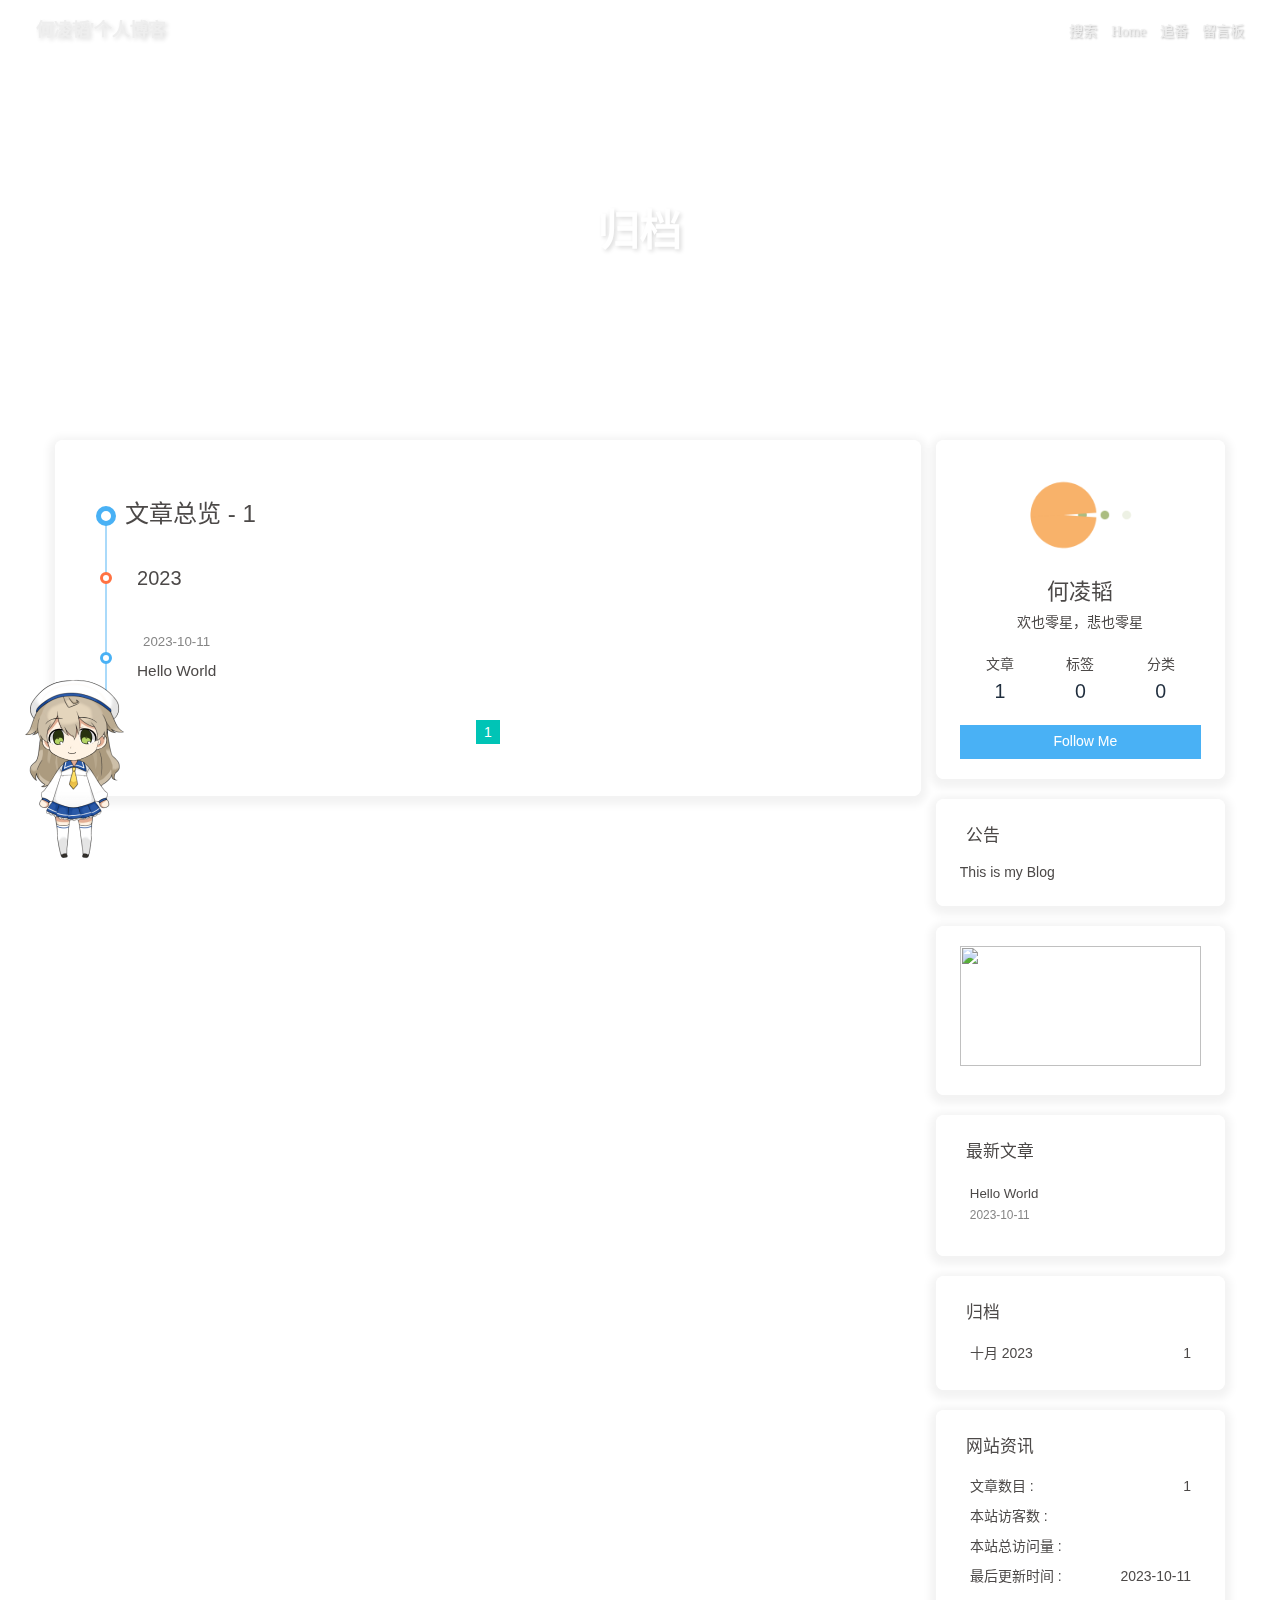
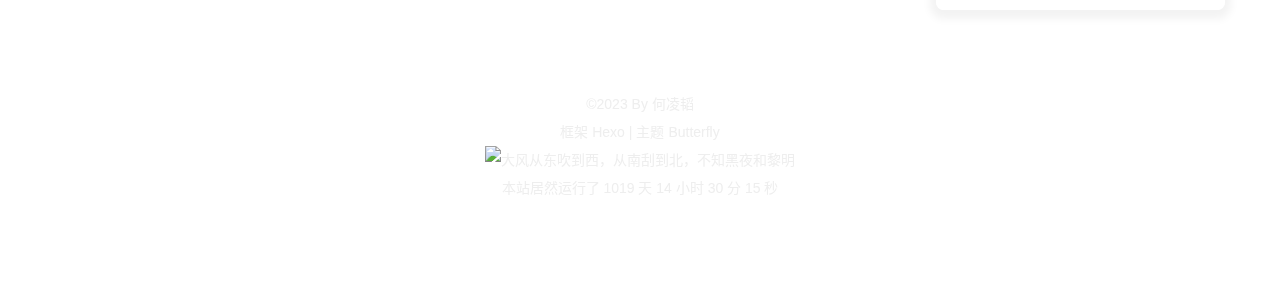
==== archives/index.html @ 15961f3f "验证文件不用渲染 Updated By Github Actions" ====
<!DOCTYPE html><html lang="zh-CN" data-theme="light"><head><meta charset="UTF-8"><meta http-equiv="X-UA-Compatible" content="IE=edge"><meta name="viewport" content="width=device-width,initial-scale=1,viewport-fit=cover"><title>归档 | 何凌韬'个人博客</title><meta name="author" content="何凌韬"><meta name="copyright" content="何凌韬"><meta name="format-detection" content="telephone=no"><meta name="theme-color" content="#ffffff"><meta name="description" content="欢也零星，悲也零星"><meta property="og:type" content="website"><meta property="og:title" content="归档"><meta property="og:url" content="http://helingtao.com/archives/index.html"><meta property="og:site_name" content="何凌韬&#39;个人博客"><meta property="og:description" content="欢也零星，悲也零星"><meta property="og:locale" content="zh_CN"><meta property="og:image" content="https://i.loli.net/2021/02/24/5O1day2nriDzjSu.png"><meta property="article:author" content="何凌韬"><meta property="article:tag" content="博客, coderhelt, 何凌韬"><meta name="twitter:card" content="summary"><meta name="twitter:image" content="https://i.loli.net/2021/02/24/5O1day2nriDzjSu.png"><link rel="shortcut icon" href="/img/siteicon/16.png"><link rel="canonical" href="http://helingtao.com/archives/index.html"><link rel="preconnect" href="//cdn.jsdelivr.net"><link rel="preconnect" href="//busuanzi.ibruce.info"><link rel="manifest" href="/manifest.json"><meta name="msapplication-TileColor" content="#3b70fc"><link rel="apple-touch-icon" sizes="180x180" href="/img/siteicon/128.png"><link rel="icon" type="image/png" sizes="32x32" href="/img/siteicon/32.png"><link rel="icon" type="image/png" sizes="16x16" href="/img/siteicon/16.png"><link rel="mask-icon" href="/img/siteicon/128.png" color="#5bbad5"><link rel="stylesheet" href="/css/index.css"><link rel="stylesheet" href="https://cdn.jsdelivr.net/npm/@fortawesome/fontawesome-free/css/all.min.css" media="print" onload='this.media="all"'><link rel="stylesheet" href="https://cdn.jsdelivr.net/npm/@fancyapps/ui/dist/fancybox/fancybox.min.css" media="print" onload='this.media="all"'><script>const GLOBAL_CONFIG = {
  root: '/',
  algolia: undefined,
  localSearch: {"path":"/search.xml","preload":false,"top_n_per_article":1,"unescape":false,"languages":{"hits_empty":"找不到您查询的内容：${query}","hits_stats":"共找到 ${hits} 篇文章"}},
  translate: undefined,
  noticeOutdate: undefined,
  highlight: {"plugin":"highlighjs","highlightCopy":true,"highlightLang":true,"highlightHeightLimit":false},
  copy: {
    success: '复制成功',
    error: '复制错误',
    noSupport: '浏览器不支持'
  },
  relativeDate: {
    homepage: false,
    post: false
  },
  runtime: '',
  dateSuffix: {
    just: '刚刚',
    min: '分钟前',
    hour: '小时前',
    day: '天前',
    month: '个月前'
  },
  copyright: undefined,
  lightbox: 'fancybox',
  Snackbar: undefined,
  infinitegrid: {
    js: 'https://cdn.jsdelivr.net/npm/@egjs/infinitegrid/dist/infinitegrid.min.js',
    buttonText: '加载更多'
  },
  isPhotoFigcaption: false,
  islazyload: false,
  isAnchor: false,
  percent: {
    toc: true,
    rightside: false,
  },
  autoDarkmode: false
}</script><script id="config-diff">var GLOBAL_CONFIG_SITE={title:"归档",isPost:!1,isHome:!1,isHighlightShrink:!1,isToc:!1,postUpdate:"2023-10-11 12:53:27"}</script><script>(win=>{
      win.saveToLocal = {
        set: (key, value, ttl) => {
          if (ttl === 0) return
          const now = Date.now()
          const expiry = now + ttl * 86400000
          const item = {
            value,
            expiry
          }
          localStorage.setItem(key, JSON.stringify(item))
        },
      
        get: key => {
          const itemStr = localStorage.getItem(key)
      
          if (!itemStr) {
            return undefined
          }
          const item = JSON.parse(itemStr)
          const now = Date.now()
      
          if (now > item.expiry) {
            localStorage.removeItem(key)
            return undefined
          }
          return item.value
        }
      }
    
      win.getScript = (url, attr = {}) => new Promise((resolve, reject) => {
        const script = document.createElement('script')
        script.src = url
        script.async = true
        script.onerror = reject
        script.onload = script.onreadystatechange = function() {
          const loadState = this.readyState
          if (loadState && loadState !== 'loaded' && loadState !== 'complete') return
          script.onload = script.onreadystatechange = null
          resolve()
        }

        Object.keys(attr).forEach(key => {
          script.setAttribute(key, attr[key])
        })

        document.head.appendChild(script)
      })
    
      win.getCSS = (url, id = false) => new Promise((resolve, reject) => {
        const link = document.createElement('link')
        link.rel = 'stylesheet'
        link.href = url
        if (id) link.id = id
        link.onerror = reject
        link.onload = link.onreadystatechange = function() {
          const loadState = this.readyState
          if (loadState && loadState !== 'loaded' && loadState !== 'complete') return
          link.onload = link.onreadystatechange = null
          resolve()
        }
        document.head.appendChild(link)
      })
    
      win.activateDarkMode = () => {
        document.documentElement.setAttribute('data-theme', 'dark')
        if (document.querySelector('meta[name="theme-color"]') !== null) {
          document.querySelector('meta[name="theme-color"]').setAttribute('content', '#0d0d0d')
        }
      }
      win.activateLightMode = () => {
        document.documentElement.setAttribute('data-theme', 'light')
        if (document.querySelector('meta[name="theme-color"]') !== null) {
          document.querySelector('meta[name="theme-color"]').setAttribute('content', '#ffffff')
        }
      }
      const t = saveToLocal.get('theme')
    
        if (t === 'dark') activateDarkMode()
        else if (t === 'light') activateLightMode()
      
      const asideStatus = saveToLocal.get('aside-status')
      if (asideStatus !== undefined) {
        if (asideStatus === 'hide') {
          document.documentElement.classList.add('hide-aside')
        } else {
          document.documentElement.classList.remove('hide-aside')
        }
      }
    
      const detectApple = () => {
        if(/iPad|iPhone|iPod|Macintosh/.test(navigator.userAgent)){
          document.documentElement.classList.add('apple')
        }
      }
      detectApple()
    })(window)</script><link rel="stylesheet" href="/css/custom.css" media="defer" onload='this.media="all"'><link rel="stylesheet" href="https://cdn.cbd.int/hexo-butterfly-clock-anzhiyu@1.1.6/lib/clock.min.css"><link rel="stylesheet" href="https://npm.elemecdn.com/anzhiyu-blog@2.0.4/css/runtime/runtime.min.css" media="print" onload='this.media="all"'><link rel="stylesheet" href="https://cdn.cbd.int/hexo-butterfly-tag-plugins-plus@latest/lib/assets/font-awesome-animation.min.css" media="defer" onload='this.media="all"'><link rel="stylesheet" href="https://cdn.cbd.int/hexo-butterfly-tag-plugins-plus@latest/lib/tag_plugins.css" media="defer" onload='this.media="all"'><script src="https://cdn.cbd.int/hexo-butterfly-tag-plugins-plus@latest/lib/assets/carousel-touch.js"></script><link rel="stylesheet" href="https://cdn.cbd.int/hexo-butterfly-wowjs/lib/animate.min.css" media="print" onload='this.media="screen"'><link rel="stylesheet" href="https://cdn.cbd.int/hexo-filter-gitcalendar/lib/gitcalendar.css" media="print" onload='this.media="all"'><meta name="generator" content="Hexo 6.3.0"><link rel="alternate" href="/atom.xml" title="何凌韬'个人博客" type="application/atom+xml"></head><body><div id="web_bg"></div><div id="sidebar"><div id="menu-mask"></div><div id="sidebar-menus"><div class="avatar-img is-center"><img src="https://i.loli.net/2021/02/24/5O1day2nriDzjSu.png" onerror='onerror=null,src="/img/friend_404.gif"' alt="avatar"></div><div class="sidebar-site-data site-data is-center"><a href="/archives/"><div class="headline">文章</div><div class="length-num">1</div></a><a href="/tags/"><div class="headline">标签</div><div class="length-num">0</div></a><a href="/categories/"><div class="headline">分类</div><div class="length-num">0</div></a></div><hr class="custom-hr"><div class="menus_items"><div class="menus_item"><a class="site-page" href="/"><i class="fa-fw fas fa-home"></i> <span>Home</span></a></div><div class="menus_item"><a class="site-page" href="/bangumis/index.html"><i class="fa-fw fas fa-home"></i> <span>追番</span></a></div><div class="menus_item"><a class="site-page" href="/comments/"><i class="fa-fw fas fa-envelope"></i> <span>留言板</span></a></div></div></div></div><div class="page" id="body-wrap"><header class="not-home-page" id="page-header"><nav id="nav"><span id="blog-info"><a href="/" title="何凌韬'个人博客"><span class="site-name">何凌韬'个人博客</span></a></span><div id="menus"><div id="search-button"><a class="site-page social-icon search" href="javascript:void(0);"><i class="fas fa-search fa-fw"></i> <span>搜索</span></a></div><div class="menus_items"><div class="menus_item"><a class="site-page" href="/"><i class="fa-fw fas fa-home"></i> <span>Home</span></a></div><div class="menus_item"><a class="site-page" href="/bangumis/index.html"><i class="fa-fw fas fa-home"></i> <span>追番</span></a></div><div class="menus_item"><a class="site-page" href="/comments/"><i class="fa-fw fas fa-envelope"></i> <span>留言板</span></a></div></div><div id="toggle-menu"><a class="site-page" href="javascript:void(0);"><i class="fas fa-bars fa-fw"></i></a></div></div></nav><div id="page-site-info"><h1 id="site-title">归档</h1></div></header><main class="layout" id="content-inner"><div id="archive"><div class="article-sort-title">文章总览 - 1</div><div class="article-sort"><div class="article-sort-item year">2023</div><div class="article-sort-item no-article-cover"><div class="article-sort-item-info"><div class="article-sort-item-time"><i class="far fa-calendar-alt"></i><time class="post-meta-date-created" datetime="2023-10-11T12:53:10.539Z" title="发表于 2023-10-11 12:53:10">2023-10-11</time></div><a class="article-sort-item-title" href="/posts/4a17b156.html" title="Hello World">Hello World</a></div></div></div><nav id="pagination"><div class="pagination"><span class="page-number current">1</span></div></nav></div><div class="aside-content" id="aside-content"><div class="card-widget card-info"><div class="is-center"><div class="avatar-img"><img src="https://i.loli.net/2021/02/24/5O1day2nriDzjSu.png" onerror='this.onerror=null,this.src="/img/friend_404.gif"' alt="avatar"></div><div class="author-info__name">何凌韬</div><div class="author-info__description">欢也零星，悲也零星</div></div><div class="card-info-data site-data is-center"><a href="/archives/"><div class="headline">文章</div><div class="length-num">1</div></a><a href="/tags/"><div class="headline">标签</div><div class="length-num">0</div></a><a href="/categories/"><div class="headline">分类</div><div class="length-num">0</div></a></div><a id="card-info-btn" target="_blank" rel="noopener" href="https://github.com/fengqianxu"><i class="fab fa-github"></i><span>Follow Me</span></a></div><div class="card-widget card-announcement"><div class="item-headline"><i class="fas fa-bullhorn fa-shake"></i><span>公告</span></div><div class="announcement_content">This is my Blog</div></div><div class="sticky_layout"><div class="card-widget card-recent-post"><div class="item-headline"><i class="fas fa-history"></i><span>最新文章</span></div><div class="aside-list"><div class="aside-list-item no-cover"><div class="content"><a class="title" href="/posts/4a17b156.html" title="Hello World">Hello World</a><time datetime="2023-10-11T12:53:10.539Z" title="发表于 2023-10-11 12:53:10">2023-10-11</time></div></div></div></div><div class="card-widget card-archives"><div class="item-headline"><i class="fas fa-archive"></i><span>归档</span></div><ul class="card-archive-list"><li class="card-archive-list-item"><a class="card-archive-list-link" href="/archives/2023/10/"><span class="card-archive-list-date">十月 2023</span><span class="card-archive-list-count">1</span></a></li></ul></div><div class="card-widget card-webinfo"><div class="item-headline"><i class="fas fa-chart-line"></i><span>网站资讯</span></div><div class="webinfo"><div class="webinfo-item"><div class="item-name">文章数目 :</div><div class="item-count">1</div></div><div class="webinfo-item"><div class="item-name">本站访客数 :</div><div class="item-count" id="busuanzi_value_site_uv"><i class="fa-solid fa-spinner fa-spin"></i></div></div><div class="webinfo-item"><div class="item-name">本站总访问量 :</div><div class="item-count" id="busuanzi_value_site_pv"><i class="fa-solid fa-spinner fa-spin"></i></div></div><div class="webinfo-item"><div class="item-name">最后更新时间 :</div><div class="item-count" id="last-push-date" data-lastpushdate="2023-10-11T12:53:27.784Z"><i class="fa-solid fa-spinner fa-spin"></i></div></div></div></div></div></div></main><footer id="footer"><div id="footer-wrap"><div class="copyright">&copy;2023 By 何凌韬</div><div class="framework-info"><span>框架</span> <a target="_blank" rel="noopener" href="https://hexo.io">Hexo</a><span class="footer-separator">|</span><span>主题</span> <a target="_blank" rel="noopener" href="https://github.com/jerryc127/hexo-theme-butterfly">Butterfly</a></div></div></footer></div><div id="rightside"><div id="rightside-config-hide"><button id="darkmode" type="button" title="浅色和深色模式转换"><i class="fas fa-adjust"></i></button><button id="hide-aside-btn" type="button" title="单栏和双栏切换"><i class="fas fa-arrows-alt-h"></i></button></div><div id="rightside-config-show"><button id="rightside-config" type="button" title="设置"><i class="fas fa-cog fa-spin"></i></button><button id="go-up" type="button" title="回到顶部"><span class="scroll-percent"></span><i class="fas fa-arrow-up"></i></button></div></div><div><script src="/js/utils.js"></script><script src="/js/main.js"></script><script src="https://cdn.jsdelivr.net/npm/@fancyapps/ui/dist/fancybox/fancybox.umd.min.js"></script><div class="js-pjax"></div><div class="aplayer no-destroy" data-id="8152976493" data-server="netease" data-type="playlist" data-order="list" data-fixed="true" data-preload="auto" data-autoplay="false" data-mutex="true"></div><link rel="stylesheet" href="https://cdn.jsdelivr.net/npm/aplayer/dist/APlayer.min.css" media="print" onload='this.media="all"'><script src="https://cdn.jsdelivr.net/npm/aplayer/dist/APlayer.min.js"></script><script src="https://cdn.jsdelivr.net/npm/butterfly-extsrc/metingjs/dist/Meting.min.js"></script><div class="app-refresh" id="app-refresh" style="position:fixed;top:-2.2rem;left:0;right:0;z-index:99999;padding:0 1rem;font-size:15px;height:2.2rem;transition:all .3s ease"><div class="app-refresh-wrap" style="display:flex;color:#fff;height:100%;align-items:center;justify-content:center"><label>✨ 有新文章啦！ 👉</label><a href="javascript:void(0)" onclick="location.reload()"><span style="color:#fff;text-decoration:underline;cursor:pointer">🍗点击食用🍔</span></a></div></div><script>if ('serviceWorker' in navigator) {
if (navigator.serviceWorker.controller) {
navigator.serviceWorker.addEventListener('controllerchange', function() {
showNotification()
})
}
window.addEventListener('load', function() {
navigator.serviceWorker.register('/sw.js')
})
}
function showNotification() {
if (GLOBAL_CONFIG.Snackbar) {
var snackbarBg =
document.documentElement.getAttribute('data-theme') === 'light' ?
GLOBAL_CONFIG.Snackbar.bgLight :
GLOBAL_CONFIG.Snackbar.bgDark
var snackbarPos = GLOBAL_CONFIG.Snackbar.position
Snackbar.show({
text: '✨ 有新文章啦！ 👉',
backgroundColor: snackbarBg,
duration: 500000,
pos: snackbarPos,
actionText: '🍗点击食用🍔',
actionTextColor: '#fff',
onActionClick: function(e) {
location.reload()
},
})
} else {
var showBg =
document.documentElement.getAttribute('data-theme') === 'light' ?
'#3b70fc' :
'#1f1f1f'
var cssText = `top: 0; background: ${showBg};`
document.getElementById('app-refresh').style.cssText = cssText
}
}</script><script async data-pjax src="//busuanzi.ibruce.info/busuanzi/2.3/busuanzi.pure.mini.js"></script><div id="local-search"><div class="search-dialog"><nav class="search-nav"><span class="search-dialog-title">搜索</span><span id="loading-status"></span><button class="search-close-button"><i class="fas fa-times"></i></button></nav><div class="is-center" id="loading-database"><i class="fas fa-spinner fa-pulse"></i> <span>数据库加载中</span></div><div class="search-wrap"><div id="local-search-input"><div class="local-search-box"><input class="local-search-box--input" placeholder="搜索文章" type="text"></div></div><hr><div id="local-search-results"></div><div id="local-search-stats-wrap"></div></div></div><div id="search-mask"></div><script src="/js/search/local-search.js"></script></div></div><script data-pjax>function butterfly_clock_anzhiyu_injector_config(){var c=document.getElementsByClassName("sticky_layout")[0];console.log("已挂载butterfly_clock_anzhiyu"),c&&c.insertAdjacentHTML("afterbegin",'<div class="card-widget card-clock"><div class="card-glass"><div class="card-background"><div class="card-content"><div id="hexo_electric_clock"><img class="entered loading" id="card-clock-loading" src="https://cdn.cbd.int/hexo-butterfly-clock-anzhiyu@1.1.6/lib/loading.gif" style="height: 120px; width: 100%;" data-ll-status="loading"/></div></div></div></div></div>')}for(var elist="null".split(","),cpage=location.pathname,epage="all",qweather_key="c6d2ed748c2749f3b35db8a35e4b4cca",gaud_map_key="c105dc7ad39b12b153ebeca7a7c7d8f2",baidu_ak_key="undefined",flag=0,clock_rectangle="108.77,29.53",clock_default_rectangle_enable="false",i=0;i<elist.length;i++)cpage.includes(elist[i])&&flag++;"all"===epage&&0==flag?butterfly_clock_anzhiyu_injector_config():epage===cpage&&butterfly_clock_anzhiyu_injector_config()</script><script src="https://widget.qweather.net/simple/static/js/he-simple-common.js?v=2.0"></script><script data-pjax src="https://cdn.cbd.int/hexo-butterfly-clock-anzhiyu@1.1.6/lib/clock.min.js"></script><script data-pjax>function butterfly_footer_beautify_injector_config(){var t=document.getElementById("footer-wrap");console.log("已挂载butterfly_footer_beautify"),t.insertAdjacentHTML("beforeend",'<div id="workboard"></div><p id="ghbdages"><a class="github-badge" target="_blank" href="https://hexo.io/" style="margin-inline:5px" data-title="博客框架为Hexo_v5.4.0" title=""><img src="https://img.shields.io/badge/Frame-Hexo-blue?style=flat&amp;logo=hexo" alt=""/></a><a class="github-badge" target="_blank" href="https://butterfly.js.org/" style="margin-inline:5px" data-title="主题版本Butterfly_v4.2.2" title=""><img src="https://img.shields.io/badge/Theme-Butterfly-6513df?style=flat&amp;logo=bitdefender" alt=""/></a><a class="github-badge" target="_blank" href="https://www.jsdelivr.com/" style="margin-inline:5px" data-title="本站使用JsDelivr为静态资源提供CDN加速" title=""><img src="https://img.shields.io/badge/CDN-jsDelivr-orange?style=flat&amp;logo=jsDelivr" alt=""/></a><a class="github-badge" target="_blank" href="https://github.com/" style="margin-inline:5px" data-title="本站项目由Github托管" title=""><img src="https://img.shields.io/badge/Source-Github-d021d6?style=flat&amp;logo=GitHub" alt=""/></a><a class="github-badge" target="_blank" href="http://creativecommons.org/licenses/by-nc-sa/4.0/" style="margin-inline:5px" data-title="本站采用知识共享署名-非商业性使用-相同方式共享4.0国际许可协议进行许可" title=""><img src="https://img.shields.io/badge/Copyright-BY--NC--SA%204.0-d42328?style=flat&amp;logo=Claris" alt=""/></a></p>')}for(var elist="null".split(","),cpage=location.pathname,epage="all",flag=0,i=0;i<elist.length;i++)cpage.includes(elist[i])&&flag++;"all"===epage&&0==flag?butterfly_footer_beautify_injector_config():epage===cpage&&butterfly_footer_beautify_injector_config()</script><script async src="/js/runtime/runtime.min.js"></script><script async src="/js/ali_font.js"></script><div class="js-pjax"><script async>for(var arr=document.getElementsByClassName("recent-post-item"),i=0;i<arr.length;i++)arr[i].classList.add("wow"),arr[i].classList.add("animate__zoomIn"),arr[i].setAttribute("data-wow-duration","1.5s"),arr[i].setAttribute("data-wow-delay","200ms"),arr[i].setAttribute("data-wow-offset","30"),arr[i].setAttribute("data-wow-iteration","1")</script><script async>for(var arr=document.getElementsByClassName("card-widget"),i=0;i<arr.length;i++)arr[i].classList.add("wow"),arr[i].classList.add("animate__zoomIn"),arr[i].setAttribute("data-wow-duration",""),arr[i].setAttribute("data-wow-delay","200ms"),arr[i].setAttribute("data-wow-offset",""),arr[i].setAttribute("data-wow-iteration","")</script><script async>for(var arr=document.getElementsByClassName("flink-list-card"),i=0;i<arr.length;i++)arr[i].classList.add("wow"),arr[i].classList.add("animate__flipInY"),arr[i].setAttribute("data-wow-duration","3s"),arr[i].setAttribute("data-wow-delay",""),arr[i].setAttribute("data-wow-offset",""),arr[i].setAttribute("data-wow-iteration","")</script><script async>for(var arr=document.getElementsByClassName("flink-list-card"),i=0;i<arr.length;i++)arr[i].classList.add("wow"),arr[i].classList.add("animate__animated"),arr[i].setAttribute("data-wow-duration","3s"),arr[i].setAttribute("data-wow-delay",""),arr[i].setAttribute("data-wow-offset",""),arr[i].setAttribute("data-wow-iteration","")</script><script async>for(var arr=document.getElementsByClassName("article-sort-item"),i=0;i<arr.length;i++)arr[i].classList.add("wow"),arr[i].classList.add("animate__slideInRight"),arr[i].setAttribute("data-wow-duration","1.5s"),arr[i].setAttribute("data-wow-delay",""),arr[i].setAttribute("data-wow-offset",""),arr[i].setAttribute("data-wow-iteration","")</script><script async>for(var arr=document.getElementsByClassName("site-card"),i=0;i<arr.length;i++)arr[i].classList.add("wow"),arr[i].classList.add("animate__flipInY"),arr[i].setAttribute("data-wow-duration","3s"),arr[i].setAttribute("data-wow-delay",""),arr[i].setAttribute("data-wow-offset",""),arr[i].setAttribute("data-wow-iteration","")</script><script async>for(var arr=document.getElementsByClassName("site-card"),i=0;i<arr.length;i++)arr[i].classList.add("wow"),arr[i].classList.add("animate__animated"),arr[i].setAttribute("data-wow-duration","3s"),arr[i].setAttribute("data-wow-delay",""),arr[i].setAttribute("data-wow-offset",""),arr[i].setAttribute("data-wow-iteration","")</script></div><script defer src="https://cdn.cbd.int/hexo-butterfly-wowjs/lib/wow.min.js"></script><script defer src="https://cdn.cbd.int/hexo-butterfly-wowjs/lib/wow_init.js"></script><script data-pjax src="https://cdn.cbd.int/hexo-filter-gitcalendar/lib/gitcalendar.js"></script><script data-pjax>function gitcalendar_injector_config(){document.getElementById("recent-posts").insertAdjacentHTML("afterbegin",'<div class="recent-post-item" id="gitcalendarBar" style="width:100%;height:auto;padding:10px;"><style>#git_container{min-height: 280px}@media screen and (max-width:650px) {#git_container{min-height: 0px}}</style><div id="git_loading" style="width:10%;height:100%;margin:0 auto;display: block;"><svg xmlns="http://www.w3.org/2000/svg" xmlns:xlink="http://www.w3.org/1999/xlink" viewBox="0 0 50 50" style="enable-background:new 0 0 50 50" xml:space="preserve"><path fill="#d0d0d0" d="M25.251,6.461c-10.318,0-18.683,8.365-18.683,18.683h4.068c0-8.071,6.543-14.615,14.615-14.615V6.461z" transform="rotate(275.098 25 25)"><animatetransform attributeType="xml" attributeName="transform" type="rotate" from="0 25 25" to="360 25 25" dur="0.6s" repeatCount="indefinite"></animatetransform></path></svg><style>#git_container{display: none;}</style></div><div id="git_container"></div></div>'),console.log("已挂载gitcalendar")}document.getElementById("recent-posts")&&"/"===location.pathname&&(gitcalendar_injector_config(),GitCalendarInit("https://gitcalendar.zfe.space/api?fengqianxu",["#e4dfd7","#f9f4dc","#f7e8aa","#f7e8aa","#f8df72","#fcd217","#fcc515","#f28e16","#fb8b05","#d85916","#f43e06"],"fengqianxu"))</script><script src="/live2dw/lib/L2Dwidget.min.js?094cbace49a39548bed64abff5988b05"></script><script>L2Dwidget.init({tagMode:!1,debug:!1,model:{jsonPath:"/live2dw/assets/koharu.model.json"},display:{position:"left",width:150,height:300},mobile:{show:!1},log:!1,pluginJsPath:"lib/",pluginModelPath:"assets/",pluginRootPath:"live2dw/"})</script></body></html>
---- css/custom.css ----
@font-face{font-family:ZhuZiAYuanJWD;src:url(https://npm.elemecdn.com/anzhiyu-blog@1.1.6/fonts/ZhuZiAWan.woff2);font-display:swap;font-weight:lighter}div#menus{font-family:ZhuZiAYuanJWD}h1#site-title{font-family:ZhuZiAYuanJWD;font-size:3em!important}a.article-title,a.blog-slider__title,a.categoryBar-list-link,h1.post-title{font-family:ZhuZiAYuanJWD}.iconfont{font-family:iconfont!important;font-size:3em;font-style:normal;-webkit-font-smoothing:antialiased;-moz-osx-font-smoothing:grayscale}svg.icon{width:1em;height:1em;vertical-align:-.15em;fill:currentColor;overflow:hidden}.icon-zhongbiao::before{color:#f7c768}#article-container .bangumi-tab.bangumi-active{background:var(--anzhiyu-theme);color:var(--anzhiyu-ahoverbg);border-radius:10px}a.bangumi-tab:hover{text-decoration:none!important}.bangumi-button:hover{background:var(--anzhiyu-theme)!important;border-radius:10px!important;color:var(--anzhiyu-ahoverbg)!important}a.bangumi-button.bangumi-nextpage:hover{text-decoration:none!important}.bangumi-button{padding:5px 10px!important}a.bangumi-tab{padding:5px 10px!important}svg.icon.faa-tada{font-size:1.1em}.bangumi-info-item{border-right:1px solid #f2b94b}.bangumi-info-item span{color:#f2b94b}.bangumi-info-item em{color:#f2b94b}#uploadSource>svg{width:1.19em;height:1.5em}#page-header:not(.not-top-img):before{background-color:transparent!important}#recent-posts>.recent-post-item{background:rgba(255,255,255,.9)}#aside-content .card-widget{background:rgba(255,255,255,.9)}div#post{background:rgba(255,255,255,.9)}div#page{background:rgba(255,255,255,.9)}div#archive{background:rgba(255,255,255,.9)}div#tag{background:rgba(255,255,255,.9)}div#category{background:rgba(255,255,255,.9)}[data-theme=dark] #recent-posts>.recent-post-item{background:#121212}[data-theme=dark] .card-widget{background:#121212!important}[data-theme=dark] div#post{background:#121212!important}[data-theme=dark] div#tag{background:#121212!important}[data-theme=dark] div#archive{background:#121212!important}[data-theme=dark] div#page{background:#121212!important}[data-theme=dark] div#category{background:#121212!important}[data-theme=dark] div#category{background:0 0!important}#footer{background:0 0!important}#page-header{background:0 0!important}#rightside>div>button{border-radius:5px}::-webkit-scrollbar{width:10px;height:10px}::-webkit-scrollbar-thumb{background-color:#3b70fc;border-radius:2em}::-webkit-scrollbar-corner{background-color:transparent}::-moz-selection{color:#fff;background-color:#3b70fc}.aplayer.aplayer-fixed.aplayer-narrow .aplayer-body{left:-66px!important;transition:all .3s}.aplayer.aplayer-fixed.aplayer-narrow .aplayer-body:hover{left:0!important;transition:all .3s}.aplayer.aplayer-fixed{z-index:999999!important}.vwrap{box-shadow:2px 2px 5px #bbb;background:rgba(255,255,255,.3);border-radius:8px;padding:30px;margin:30px 0 30px 0}.vcard{box-shadow:2px 2px 5px #bbb;background:rgba(255,255,255,.3);border-radius:8px;padding:30px;margin:30px 0 0 0}#article-container a:hover{text-decoration:none!important}#article-container #hpp_talk p img{display:inline}#error-wrap{position:absolute;top:40%;right:0;left:0;margin:0 auto;padding:0 1rem;max-width:1000px;transform:translate(0,-50%)}#error-wrap .error-content{display:flex;flex-direction:row;justify-content:center;align-items:center;margin:0 1rem;height:18rem;border-radius:8px;background:var(--card-bg);box-shadow:var(--card-box-shadow);transition:all .3s}#error-wrap .error-content .error-img{box-flex:1;flex:1;height:100%;border-top-left-radius:8px;border-bottom-left-radius:8px;background-color:#3b70fc;background-position:center;background-size:cover}#error-wrap .error-content .error-info{box-flex:1;flex:1;padding:.5rem;text-align:center;font-size:14px;font-family:Titillium Web,"PingFang SC","Hiragino Sans GB","Microsoft JhengHei","Microsoft YaHei",sans-serif}#error-wrap .error-content .error-info .error_title{margin-top:-4rem;font-size:9em}#error-wrap .error-content .error-info .error_subtitle{margin-top:-3.5rem;word-break:break-word;font-size:1.6em}#error-wrap .error-content .error-info a{display:inline-block;margin-top:.5rem;padding:.3rem 1.5rem;background:var(--btn-bg);color:var(--btn-color)}#body-wrap.error .aside-list{display:flex;flex-direction:row;flex-wrap:nowrap;bottom:0;position:absolute;padding:1rem;width:100%;overflow:scroll}#body-wrap.error .aside-list .aside-list-group{display:flex;flex-direction:row;flex-wrap:nowrap;max-width:1200px;margin:0 auto}#body-wrap.error .aside-list .aside-list-item{padding:.5rem}#body-wrap.error .aside-list .aside-list-item img{width:100%;object-fit:cover;border-radius:12px}#body-wrap.error .aside-list .aside-list-item .thumbnail{overflow:hidden;width:230px;height:143px;background:var(--anzhiyu-card-bg);display:flex}#body-wrap.error .aside-list .aside-list-item .content .title{-webkit-line-clamp:2;overflow:hidden;display:-webkit-box;-webkit-box-orient:vertical;line-height:1.5;justify-content:center;align-items:flex-end;align-content:center;padding-top:.5rem;color:#fff}#body-wrap.error .aside-list .aside-list-item .content time{display:none}#article-container figure.highlight{border-radius:10px}
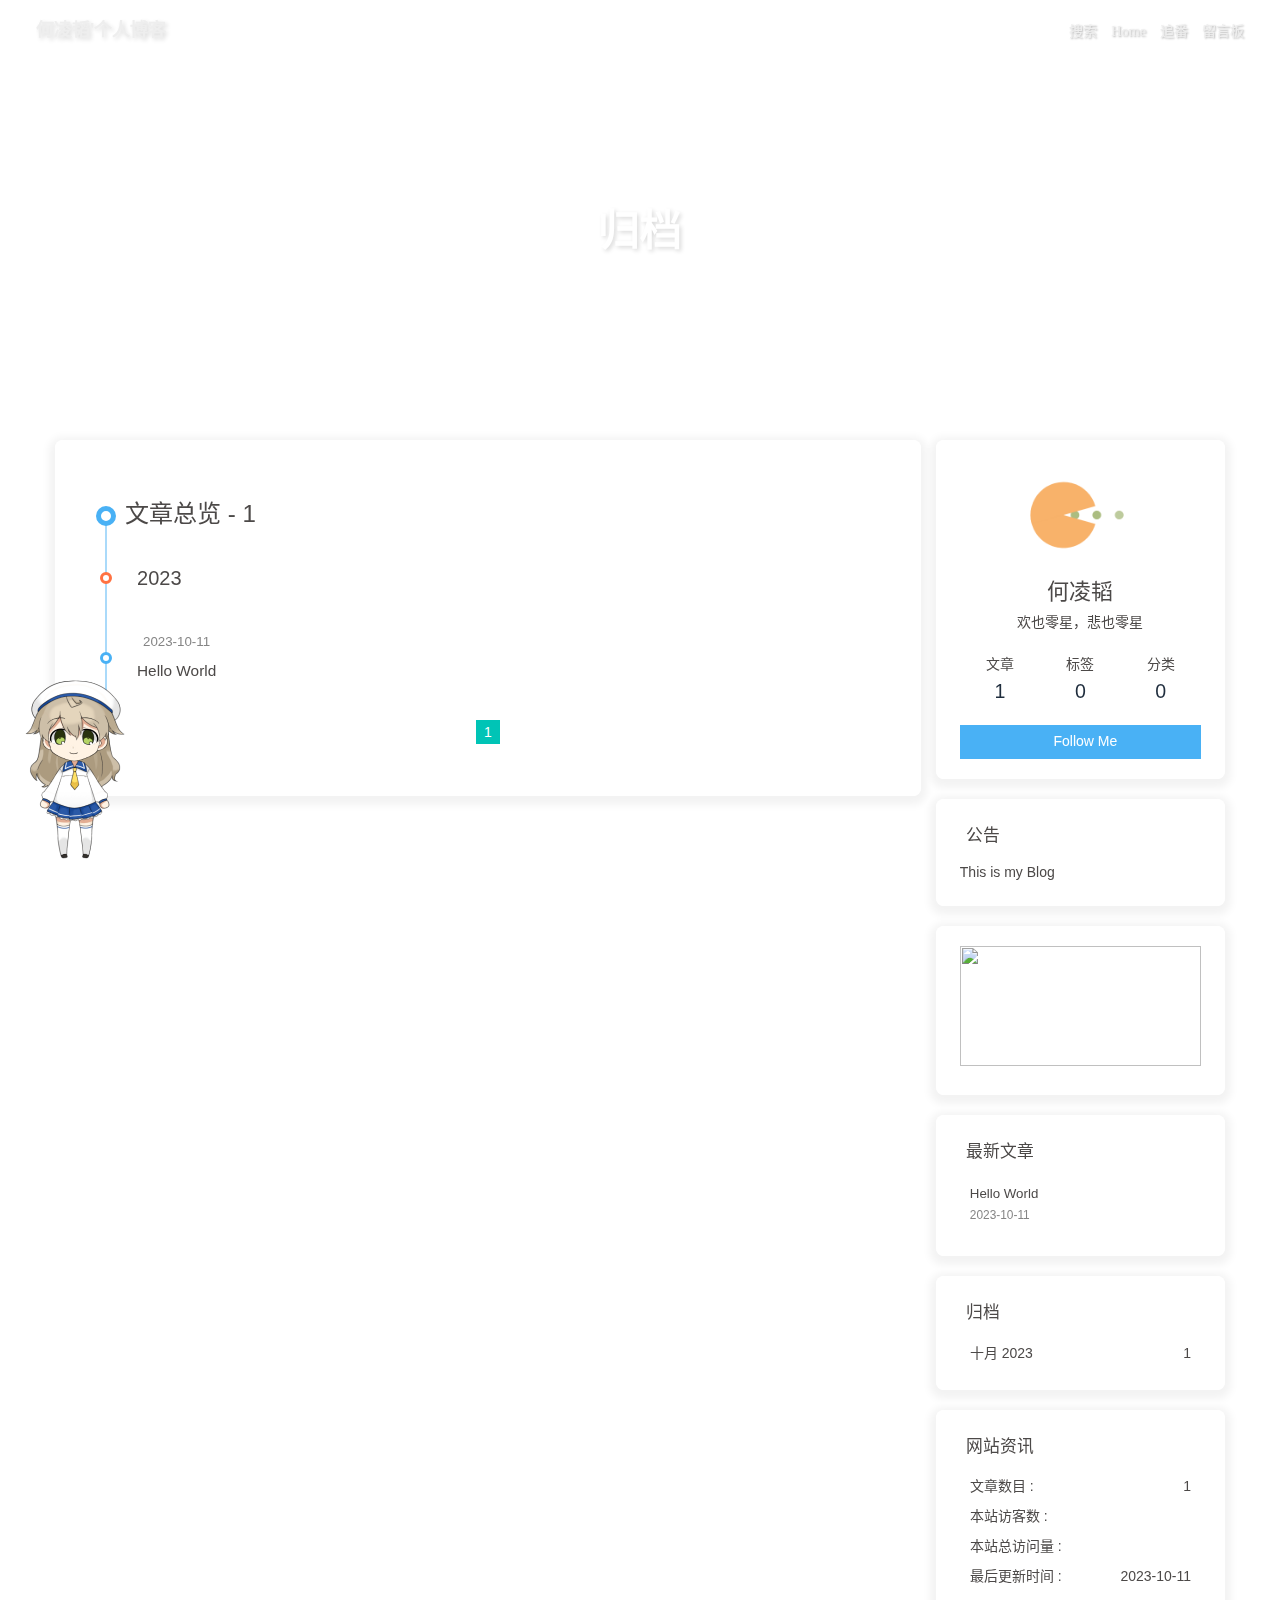
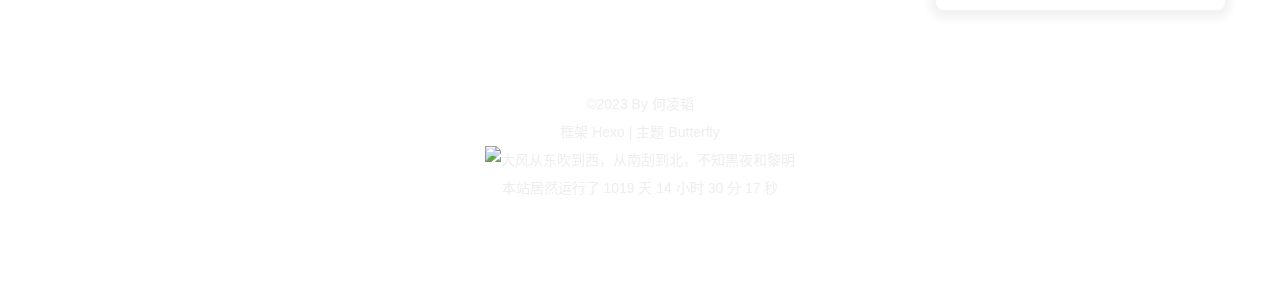
==== commit 422e2702: "更改验证文件 Updated By Github Actions" ====
--- a/archives/index.html
+++ b/archives/index.html
@@ -37,7 +37,7 @@
     rightside: false,
   },
   autoDarkmode: false
-}</script><script id="config-diff">var GLOBAL_CONFIG_SITE={title:"归档",isPost:!1,isHome:!1,isHighlightShrink:!1,isToc:!1,postUpdate:"2023-10-11 12:53:27"}</script><script>(win=>{
+}</script><script id="config-diff">var GLOBAL_CONFIG_SITE={title:"归档",isPost:!1,isHome:!1,isHighlightShrink:!1,isToc:!1,postUpdate:"2023-10-11 12:56:39"}</script><script>(win=>{
       win.saveToLocal = {
         set: (key, value, ttl) => {
           if (ttl === 0) return
@@ -133,7 +133,7 @@
         }
       }
       detectApple()
-    })(window)</script><link rel="stylesheet" href="/css/custom.css" media="defer" onload='this.media="all"'><link rel="stylesheet" href="https://cdn.cbd.int/hexo-butterfly-clock-anzhiyu@1.1.6/lib/clock.min.css"><link rel="stylesheet" href="https://npm.elemecdn.com/anzhiyu-blog@2.0.4/css/runtime/runtime.min.css" media="print" onload='this.media="all"'><link rel="stylesheet" href="https://cdn.cbd.int/hexo-butterfly-tag-plugins-plus@latest/lib/assets/font-awesome-animation.min.css" media="defer" onload='this.media="all"'><link rel="stylesheet" href="https://cdn.cbd.int/hexo-butterfly-tag-plugins-plus@latest/lib/tag_plugins.css" media="defer" onload='this.media="all"'><script src="https://cdn.cbd.int/hexo-butterfly-tag-plugins-plus@latest/lib/assets/carousel-touch.js"></script><link rel="stylesheet" href="https://cdn.cbd.int/hexo-butterfly-wowjs/lib/animate.min.css" media="print" onload='this.media="screen"'><link rel="stylesheet" href="https://cdn.cbd.int/hexo-filter-gitcalendar/lib/gitcalendar.css" media="print" onload='this.media="all"'><meta name="generator" content="Hexo 6.3.0"><link rel="alternate" href="/atom.xml" title="何凌韬'个人博客" type="application/atom+xml"></head><body><div id="web_bg"></div><div id="sidebar"><div id="menu-mask"></div><div id="sidebar-menus"><div class="avatar-img is-center"><img src="https://i.loli.net/2021/02/24/5O1day2nriDzjSu.png" onerror='onerror=null,src="/img/friend_404.gif"' alt="avatar"></div><div class="sidebar-site-data site-data is-center"><a href="/archives/"><div class="headline">文章</div><div class="length-num">1</div></a><a href="/tags/"><div class="headline">标签</div><div class="length-num">0</div></a><a href="/categories/"><div class="headline">分类</div><div class="length-num">0</div></a></div><hr class="custom-hr"><div class="menus_items"><div class="menus_item"><a class="site-page" href="/"><i class="fa-fw fas fa-home"></i> <span>Home</span></a></div><div class="menus_item"><a class="site-page" href="/bangumis/index.html"><i class="fa-fw fas fa-home"></i> <span>追番</span></a></div><div class="menus_item"><a class="site-page" href="/comments/"><i class="fa-fw fas fa-envelope"></i> <span>留言板</span></a></div></div></div></div><div class="page" id="body-wrap"><header class="not-home-page" id="page-header"><nav id="nav"><span id="blog-info"><a href="/" title="何凌韬'个人博客"><span class="site-name">何凌韬'个人博客</span></a></span><div id="menus"><div id="search-button"><a class="site-page social-icon search" href="javascript:void(0);"><i class="fas fa-search fa-fw"></i> <span>搜索</span></a></div><div class="menus_items"><div class="menus_item"><a class="site-page" href="/"><i class="fa-fw fas fa-home"></i> <span>Home</span></a></div><div class="menus_item"><a class="site-page" href="/bangumis/index.html"><i class="fa-fw fas fa-home"></i> <span>追番</span></a></div><div class="menus_item"><a class="site-page" href="/comments/"><i class="fa-fw fas fa-envelope"></i> <span>留言板</span></a></div></div><div id="toggle-menu"><a class="site-page" href="javascript:void(0);"><i class="fas fa-bars fa-fw"></i></a></div></div></nav><div id="page-site-info"><h1 id="site-title">归档</h1></div></header><main class="layout" id="content-inner"><div id="archive"><div class="article-sort-title">文章总览 - 1</div><div class="article-sort"><div class="article-sort-item year">2023</div><div class="article-sort-item no-article-cover"><div class="article-sort-item-info"><div class="article-sort-item-time"><i class="far fa-calendar-alt"></i><time class="post-meta-date-created" datetime="2023-10-11T12:53:10.539Z" title="发表于 2023-10-11 12:53:10">2023-10-11</time></div><a class="article-sort-item-title" href="/posts/4a17b156.html" title="Hello World">Hello World</a></div></div></div><nav id="pagination"><div class="pagination"><span class="page-number current">1</span></div></nav></div><div class="aside-content" id="aside-content"><div class="card-widget card-info"><div class="is-center"><div class="avatar-img"><img src="https://i.loli.net/2021/02/24/5O1day2nriDzjSu.png" onerror='this.onerror=null,this.src="/img/friend_404.gif"' alt="avatar"></div><div class="author-info__name">何凌韬</div><div class="author-info__description">欢也零星，悲也零星</div></div><div class="card-info-data site-data is-center"><a href="/archives/"><div class="headline">文章</div><div class="length-num">1</div></a><a href="/tags/"><div class="headline">标签</div><div class="length-num">0</div></a><a href="/categories/"><div class="headline">分类</div><div class="length-num">0</div></a></div><a id="card-info-btn" target="_blank" rel="noopener" href="https://github.com/fengqianxu"><i class="fab fa-github"></i><span>Follow Me</span></a></div><div class="card-widget card-announcement"><div class="item-headline"><i class="fas fa-bullhorn fa-shake"></i><span>公告</span></div><div class="announcement_content">This is my Blog</div></div><div class="sticky_layout"><div class="card-widget card-recent-post"><div class="item-headline"><i class="fas fa-history"></i><span>最新文章</span></div><div class="aside-list"><div class="aside-list-item no-cover"><div class="content"><a class="title" href="/posts/4a17b156.html" title="Hello World">Hello World</a><time datetime="2023-10-11T12:53:10.539Z" title="发表于 2023-10-11 12:53:10">2023-10-11</time></div></div></div></div><div class="card-widget card-archives"><div class="item-headline"><i class="fas fa-archive"></i><span>归档</span></div><ul class="card-archive-list"><li class="card-archive-list-item"><a class="card-archive-list-link" href="/archives/2023/10/"><span class="card-archive-list-date">十月 2023</span><span class="card-archive-list-count">1</span></a></li></ul></div><div class="card-widget card-webinfo"><div class="item-headline"><i class="fas fa-chart-line"></i><span>网站资讯</span></div><div class="webinfo"><div class="webinfo-item"><div class="item-name">文章数目 :</div><div class="item-count">1</div></div><div class="webinfo-item"><div class="item-name">本站访客数 :</div><div class="item-count" id="busuanzi_value_site_uv"><i class="fa-solid fa-spinner fa-spin"></i></div></div><div class="webinfo-item"><div class="item-name">本站总访问量 :</div><div class="item-count" id="busuanzi_value_site_pv"><i class="fa-solid fa-spinner fa-spin"></i></div></div><div class="webinfo-item"><div class="item-name">最后更新时间 :</div><div class="item-count" id="last-push-date" data-lastpushdate="2023-10-11T12:53:27.784Z"><i class="fa-solid fa-spinner fa-spin"></i></div></div></div></div></div></div></main><footer id="footer"><div id="footer-wrap"><div class="copyright">&copy;2023 By 何凌韬</div><div class="framework-info"><span>框架</span> <a target="_blank" rel="noopener" href="https://hexo.io">Hexo</a><span class="footer-separator">|</span><span>主题</span> <a target="_blank" rel="noopener" href="https://github.com/jerryc127/hexo-theme-butterfly">Butterfly</a></div></div></footer></div><div id="rightside"><div id="rightside-config-hide"><button id="darkmode" type="button" title="浅色和深色模式转换"><i class="fas fa-adjust"></i></button><button id="hide-aside-btn" type="button" title="单栏和双栏切换"><i class="fas fa-arrows-alt-h"></i></button></div><div id="rightside-config-show"><button id="rightside-config" type="button" title="设置"><i class="fas fa-cog fa-spin"></i></button><button id="go-up" type="button" title="回到顶部"><span class="scroll-percent"></span><i class="fas fa-arrow-up"></i></button></div></div><div><script src="/js/utils.js"></script><script src="/js/main.js"></script><script src="https://cdn.jsdelivr.net/npm/@fancyapps/ui/dist/fancybox/fancybox.umd.min.js"></script><div class="js-pjax"></div><div class="aplayer no-destroy" data-id="8152976493" data-server="netease" data-type="playlist" data-order="list" data-fixed="true" data-preload="auto" data-autoplay="false" data-mutex="true"></div><link rel="stylesheet" href="https://cdn.jsdelivr.net/npm/aplayer/dist/APlayer.min.css" media="print" onload='this.media="all"'><script src="https://cdn.jsdelivr.net/npm/aplayer/dist/APlayer.min.js"></script><script src="https://cdn.jsdelivr.net/npm/butterfly-extsrc/metingjs/dist/Meting.min.js"></script><div class="app-refresh" id="app-refresh" style="position:fixed;top:-2.2rem;left:0;right:0;z-index:99999;padding:0 1rem;font-size:15px;height:2.2rem;transition:all .3s ease"><div class="app-refresh-wrap" style="display:flex;color:#fff;height:100%;align-items:center;justify-content:center"><label>✨ 有新文章啦！ 👉</label><a href="javascript:void(0)" onclick="location.reload()"><span style="color:#fff;text-decoration:underline;cursor:pointer">🍗点击食用🍔</span></a></div></div><script>if ('serviceWorker' in navigator) {
+    })(window)</script><link rel="stylesheet" href="/css/custom.css" media="defer" onload='this.media="all"'><link rel="stylesheet" href="https://cdn.cbd.int/hexo-butterfly-clock-anzhiyu@1.1.6/lib/clock.min.css"><link rel="stylesheet" href="https://npm.elemecdn.com/anzhiyu-blog@2.0.4/css/runtime/runtime.min.css" media="print" onload='this.media="all"'><link rel="stylesheet" href="https://cdn.cbd.int/hexo-butterfly-tag-plugins-plus@latest/lib/assets/font-awesome-animation.min.css" media="defer" onload='this.media="all"'><link rel="stylesheet" href="https://cdn.cbd.int/hexo-butterfly-tag-plugins-plus@latest/lib/tag_plugins.css" media="defer" onload='this.media="all"'><script src="https://cdn.cbd.int/hexo-butterfly-tag-plugins-plus@latest/lib/assets/carousel-touch.js"></script><link rel="stylesheet" href="https://cdn.cbd.int/hexo-butterfly-wowjs/lib/animate.min.css" media="print" onload='this.media="screen"'><link rel="stylesheet" href="https://cdn.cbd.int/hexo-filter-gitcalendar/lib/gitcalendar.css" media="print" onload='this.media="all"'><meta name="generator" content="Hexo 6.3.0"><link rel="alternate" href="/atom.xml" title="何凌韬'个人博客" type="application/atom+xml"></head><body><div id="web_bg"></div><div id="sidebar"><div id="menu-mask"></div><div id="sidebar-menus"><div class="avatar-img is-center"><img src="https://i.loli.net/2021/02/24/5O1day2nriDzjSu.png" onerror='onerror=null,src="/img/friend_404.gif"' alt="avatar"></div><div class="sidebar-site-data site-data is-center"><a href="/archives/"><div class="headline">文章</div><div class="length-num">1</div></a><a href="/tags/"><div class="headline">标签</div><div class="length-num">0</div></a><a href="/categories/"><div class="headline">分类</div><div class="length-num">0</div></a></div><hr class="custom-hr"><div class="menus_items"><div class="menus_item"><a class="site-page" href="/"><i class="fa-fw fas fa-home"></i> <span>Home</span></a></div><div class="menus_item"><a class="site-page" href="/bangumis/index.html"><i class="fa-fw fas fa-home"></i> <span>追番</span></a></div><div class="menus_item"><a class="site-page" href="/comments/"><i class="fa-fw fas fa-envelope"></i> <span>留言板</span></a></div></div></div></div><div class="page" id="body-wrap"><header class="not-home-page" id="page-header"><nav id="nav"><span id="blog-info"><a href="/" title="何凌韬'个人博客"><span class="site-name">何凌韬'个人博客</span></a></span><div id="menus"><div id="search-button"><a class="site-page social-icon search" href="javascript:void(0);"><i class="fas fa-search fa-fw"></i> <span>搜索</span></a></div><div class="menus_items"><div class="menus_item"><a class="site-page" href="/"><i class="fa-fw fas fa-home"></i> <span>Home</span></a></div><div class="menus_item"><a class="site-page" href="/bangumis/index.html"><i class="fa-fw fas fa-home"></i> <span>追番</span></a></div><div class="menus_item"><a class="site-page" href="/comments/"><i class="fa-fw fas fa-envelope"></i> <span>留言板</span></a></div></div><div id="toggle-menu"><a class="site-page" href="javascript:void(0);"><i class="fas fa-bars fa-fw"></i></a></div></div></nav><div id="page-site-info"><h1 id="site-title">归档</h1></div></header><main class="layout" id="content-inner"><div id="archive"><div class="article-sort-title">文章总览 - 1</div><div class="article-sort"><div class="article-sort-item year">2023</div><div class="article-sort-item no-article-cover"><div class="article-sort-item-info"><div class="article-sort-item-time"><i class="far fa-calendar-alt"></i><time class="post-meta-date-created" datetime="2023-10-11T12:56:22.438Z" title="发表于 2023-10-11 12:56:22">2023-10-11</time></div><a class="article-sort-item-title" href="/posts/4a17b156.html" title="Hello World">Hello World</a></div></div></div><nav id="pagination"><div class="pagination"><span class="page-number current">1</span></div></nav></div><div class="aside-content" id="aside-content"><div class="card-widget card-info"><div class="is-center"><div class="avatar-img"><img src="https://i.loli.net/2021/02/24/5O1day2nriDzjSu.png" onerror='this.onerror=null,this.src="/img/friend_404.gif"' alt="avatar"></div><div class="author-info__name">何凌韬</div><div class="author-info__description">欢也零星，悲也零星</div></div><div class="card-info-data site-data is-center"><a href="/archives/"><div class="headline">文章</div><div class="length-num">1</div></a><a href="/tags/"><div class="headline">标签</div><div class="length-num">0</div></a><a href="/categories/"><div class="headline">分类</div><div class="length-num">0</div></a></div><a id="card-info-btn" target="_blank" rel="noopener" href="https://github.com/fengqianxu"><i class="fab fa-github"></i><span>Follow Me</span></a></div><div class="card-widget card-announcement"><div class="item-headline"><i class="fas fa-bullhorn fa-shake"></i><span>公告</span></div><div class="announcement_content">This is my Blog</div></div><div class="sticky_layout"><div class="card-widget card-recent-post"><div class="item-headline"><i class="fas fa-history"></i><span>最新文章</span></div><div class="aside-list"><div class="aside-list-item no-cover"><div class="content"><a class="title" href="/posts/4a17b156.html" title="Hello World">Hello World</a><time datetime="2023-10-11T12:56:22.438Z" title="发表于 2023-10-11 12:56:22">2023-10-11</time></div></div></div></div><div class="card-widget card-archives"><div class="item-headline"><i class="fas fa-archive"></i><span>归档</span></div><ul class="card-archive-list"><li class="card-archive-list-item"><a class="card-archive-list-link" href="/archives/2023/10/"><span class="card-archive-list-date">十月 2023</span><span class="card-archive-list-count">1</span></a></li></ul></div><div class="card-widget card-webinfo"><div class="item-headline"><i class="fas fa-chart-line"></i><span>网站资讯</span></div><div class="webinfo"><div class="webinfo-item"><div class="item-name">文章数目 :</div><div class="item-count">1</div></div><div class="webinfo-item"><div class="item-name">本站访客数 :</div><div class="item-count" id="busuanzi_value_site_uv"><i class="fa-solid fa-spinner fa-spin"></i></div></div><div class="webinfo-item"><div class="item-name">本站总访问量 :</div><div class="item-count" id="busuanzi_value_site_pv"><i class="fa-solid fa-spinner fa-spin"></i></div></div><div class="webinfo-item"><div class="item-name">最后更新时间 :</div><div class="item-count" id="last-push-date" data-lastpushdate="2023-10-11T12:56:39.608Z"><i class="fa-solid fa-spinner fa-spin"></i></div></div></div></div></div></div></main><footer id="footer"><div id="footer-wrap"><div class="copyright">&copy;2023 By 何凌韬</div><div class="framework-info"><span>框架</span> <a target="_blank" rel="noopener" href="https://hexo.io">Hexo</a><span class="footer-separator">|</span><span>主题</span> <a target="_blank" rel="noopener" href="https://github.com/jerryc127/hexo-theme-butterfly">Butterfly</a></div></div></footer></div><div id="rightside"><div id="rightside-config-hide"><button id="darkmode" type="button" title="浅色和深色模式转换"><i class="fas fa-adjust"></i></button><button id="hide-aside-btn" type="button" title="单栏和双栏切换"><i class="fas fa-arrows-alt-h"></i></button></div><div id="rightside-config-show"><button id="rightside-config" type="button" title="设置"><i class="fas fa-cog fa-spin"></i></button><button id="go-up" type="button" title="回到顶部"><span class="scroll-percent"></span><i class="fas fa-arrow-up"></i></button></div></div><div><script src="/js/utils.js"></script><script src="/js/main.js"></script><script src="https://cdn.jsdelivr.net/npm/@fancyapps/ui/dist/fancybox/fancybox.umd.min.js"></script><div class="js-pjax"></div><div class="aplayer no-destroy" data-id="8152976493" data-server="netease" data-type="playlist" data-order="list" data-fixed="true" data-preload="auto" data-autoplay="false" data-mutex="true"></div><link rel="stylesheet" href="https://cdn.jsdelivr.net/npm/aplayer/dist/APlayer.min.css" media="print" onload='this.media="all"'><script src="https://cdn.jsdelivr.net/npm/aplayer/dist/APlayer.min.js"></script><script src="https://cdn.jsdelivr.net/npm/butterfly-extsrc/metingjs/dist/Meting.min.js"></script><div class="app-refresh" id="app-refresh" style="position:fixed;top:-2.2rem;left:0;right:0;z-index:99999;padding:0 1rem;font-size:15px;height:2.2rem;transition:all .3s ease"><div class="app-refresh-wrap" style="display:flex;color:#fff;height:100%;align-items:center;justify-content:center"><label>✨ 有新文章啦！ 👉</label><a href="javascript:void(0)" onclick="location.reload()"><span style="color:#fff;text-decoration:underline;cursor:pointer">🍗点击食用🍔</span></a></div></div><script>if ('serviceWorker' in navigator) {
 if (navigator.serviceWorker.controller) {
 navigator.serviceWorker.addEventListener('controllerchange', function() {
 showNotification()
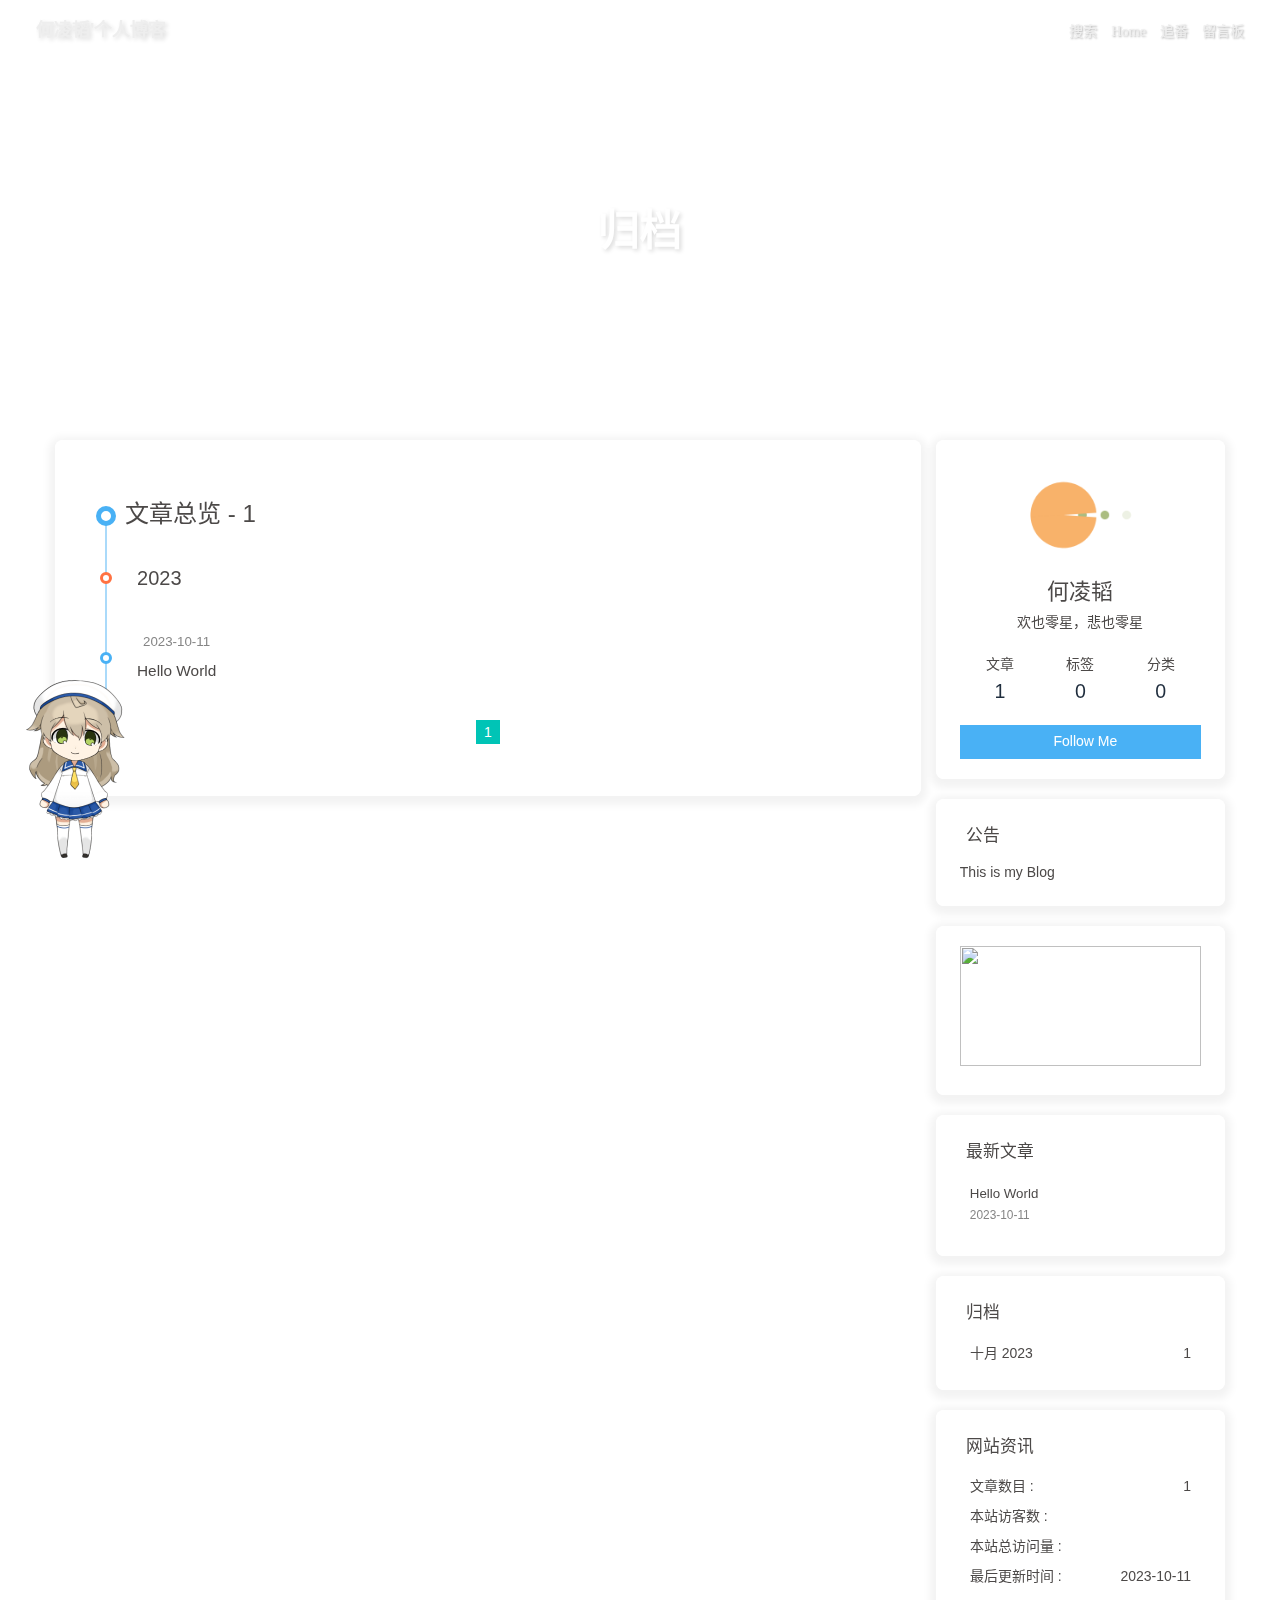
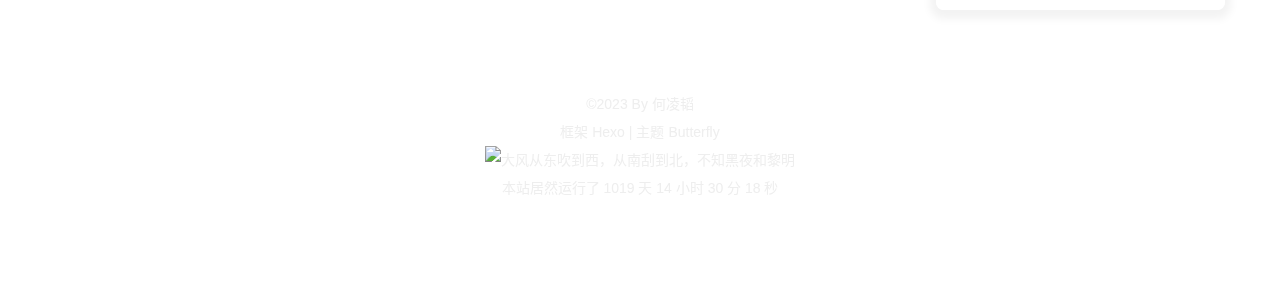
==== commit 7c5051a2: "验证百度站长 Updated By Github Actions" ====
--- a/archives/index.html
+++ b/archives/index.html
@@ -37,7 +37,7 @@
     rightside: false,
   },
   autoDarkmode: false
-}</script><script id="config-diff">var GLOBAL_CONFIG_SITE={title:"归档",isPost:!1,isHome:!1,isHighlightShrink:!1,isToc:!1,postUpdate:"2023-10-11 12:56:39"}</script><script>(win=>{
+}</script><script id="config-diff">var GLOBAL_CONFIG_SITE={title:"归档",isPost:!1,isHome:!1,isHighlightShrink:!1,isToc:!1,postUpdate:"2023-10-11 13:07:45"}</script><script>(win=>{
       win.saveToLocal = {
         set: (key, value, ttl) => {
           if (ttl === 0) return
@@ -133,7 +133,7 @@
         }
       }
       detectApple()
-    })(window)</script><link rel="stylesheet" href="/css/custom.css" media="defer" onload='this.media="all"'><link rel="stylesheet" href="https://cdn.cbd.int/hexo-butterfly-clock-anzhiyu@1.1.6/lib/clock.min.css"><link rel="stylesheet" href="https://npm.elemecdn.com/anzhiyu-blog@2.0.4/css/runtime/runtime.min.css" media="print" onload='this.media="all"'><link rel="stylesheet" href="https://cdn.cbd.int/hexo-butterfly-tag-plugins-plus@latest/lib/assets/font-awesome-animation.min.css" media="defer" onload='this.media="all"'><link rel="stylesheet" href="https://cdn.cbd.int/hexo-butterfly-tag-plugins-plus@latest/lib/tag_plugins.css" media="defer" onload='this.media="all"'><script src="https://cdn.cbd.int/hexo-butterfly-tag-plugins-plus@latest/lib/assets/carousel-touch.js"></script><link rel="stylesheet" href="https://cdn.cbd.int/hexo-butterfly-wowjs/lib/animate.min.css" media="print" onload='this.media="screen"'><link rel="stylesheet" href="https://cdn.cbd.int/hexo-filter-gitcalendar/lib/gitcalendar.css" media="print" onload='this.media="all"'><meta name="generator" content="Hexo 6.3.0"><link rel="alternate" href="/atom.xml" title="何凌韬'个人博客" type="application/atom+xml"></head><body><div id="web_bg"></div><div id="sidebar"><div id="menu-mask"></div><div id="sidebar-menus"><div class="avatar-img is-center"><img src="https://i.loli.net/2021/02/24/5O1day2nriDzjSu.png" onerror='onerror=null,src="/img/friend_404.gif"' alt="avatar"></div><div class="sidebar-site-data site-data is-center"><a href="/archives/"><div class="headline">文章</div><div class="length-num">1</div></a><a href="/tags/"><div class="headline">标签</div><div class="length-num">0</div></a><a href="/categories/"><div class="headline">分类</div><div class="length-num">0</div></a></div><hr class="custom-hr"><div class="menus_items"><div class="menus_item"><a class="site-page" href="/"><i class="fa-fw fas fa-home"></i> <span>Home</span></a></div><div class="menus_item"><a class="site-page" href="/bangumis/index.html"><i class="fa-fw fas fa-home"></i> <span>追番</span></a></div><div class="menus_item"><a class="site-page" href="/comments/"><i class="fa-fw fas fa-envelope"></i> <span>留言板</span></a></div></div></div></div><div class="page" id="body-wrap"><header class="not-home-page" id="page-header"><nav id="nav"><span id="blog-info"><a href="/" title="何凌韬'个人博客"><span class="site-name">何凌韬'个人博客</span></a></span><div id="menus"><div id="search-button"><a class="site-page social-icon search" href="javascript:void(0);"><i class="fas fa-search fa-fw"></i> <span>搜索</span></a></div><div class="menus_items"><div class="menus_item"><a class="site-page" href="/"><i class="fa-fw fas fa-home"></i> <span>Home</span></a></div><div class="menus_item"><a class="site-page" href="/bangumis/index.html"><i class="fa-fw fas fa-home"></i> <span>追番</span></a></div><div class="menus_item"><a class="site-page" href="/comments/"><i class="fa-fw fas fa-envelope"></i> <span>留言板</span></a></div></div><div id="toggle-menu"><a class="site-page" href="javascript:void(0);"><i class="fas fa-bars fa-fw"></i></a></div></div></nav><div id="page-site-info"><h1 id="site-title">归档</h1></div></header><main class="layout" id="content-inner"><div id="archive"><div class="article-sort-title">文章总览 - 1</div><div class="article-sort"><div class="article-sort-item year">2023</div><div class="article-sort-item no-article-cover"><div class="article-sort-item-info"><div class="article-sort-item-time"><i class="far fa-calendar-alt"></i><time class="post-meta-date-created" datetime="2023-10-11T12:56:22.438Z" title="发表于 2023-10-11 12:56:22">2023-10-11</time></div><a class="article-sort-item-title" href="/posts/4a17b156.html" title="Hello World">Hello World</a></div></div></div><nav id="pagination"><div class="pagination"><span class="page-number current">1</span></div></nav></div><div class="aside-content" id="aside-content"><div class="card-widget card-info"><div class="is-center"><div class="avatar-img"><img src="https://i.loli.net/2021/02/24/5O1day2nriDzjSu.png" onerror='this.onerror=null,this.src="/img/friend_404.gif"' alt="avatar"></div><div class="author-info__name">何凌韬</div><div class="author-info__description">欢也零星，悲也零星</div></div><div class="card-info-data site-data is-center"><a href="/archives/"><div class="headline">文章</div><div class="length-num">1</div></a><a href="/tags/"><div class="headline">标签</div><div class="length-num">0</div></a><a href="/categories/"><div class="headline">分类</div><div class="length-num">0</div></a></div><a id="card-info-btn" target="_blank" rel="noopener" href="https://github.com/fengqianxu"><i class="fab fa-github"></i><span>Follow Me</span></a></div><div class="card-widget card-announcement"><div class="item-headline"><i class="fas fa-bullhorn fa-shake"></i><span>公告</span></div><div class="announcement_content">This is my Blog</div></div><div class="sticky_layout"><div class="card-widget card-recent-post"><div class="item-headline"><i class="fas fa-history"></i><span>最新文章</span></div><div class="aside-list"><div class="aside-list-item no-cover"><div class="content"><a class="title" href="/posts/4a17b156.html" title="Hello World">Hello World</a><time datetime="2023-10-11T12:56:22.438Z" title="发表于 2023-10-11 12:56:22">2023-10-11</time></div></div></div></div><div class="card-widget card-archives"><div class="item-headline"><i class="fas fa-archive"></i><span>归档</span></div><ul class="card-archive-list"><li class="card-archive-list-item"><a class="card-archive-list-link" href="/archives/2023/10/"><span class="card-archive-list-date">十月 2023</span><span class="card-archive-list-count">1</span></a></li></ul></div><div class="card-widget card-webinfo"><div class="item-headline"><i class="fas fa-chart-line"></i><span>网站资讯</span></div><div class="webinfo"><div class="webinfo-item"><div class="item-name">文章数目 :</div><div class="item-count">1</div></div><div class="webinfo-item"><div class="item-name">本站访客数 :</div><div class="item-count" id="busuanzi_value_site_uv"><i class="fa-solid fa-spinner fa-spin"></i></div></div><div class="webinfo-item"><div class="item-name">本站总访问量 :</div><div class="item-count" id="busuanzi_value_site_pv"><i class="fa-solid fa-spinner fa-spin"></i></div></div><div class="webinfo-item"><div class="item-name">最后更新时间 :</div><div class="item-count" id="last-push-date" data-lastpushdate="2023-10-11T12:56:39.608Z"><i class="fa-solid fa-spinner fa-spin"></i></div></div></div></div></div></div></main><footer id="footer"><div id="footer-wrap"><div class="copyright">&copy;2023 By 何凌韬</div><div class="framework-info"><span>框架</span> <a target="_blank" rel="noopener" href="https://hexo.io">Hexo</a><span class="footer-separator">|</span><span>主题</span> <a target="_blank" rel="noopener" href="https://github.com/jerryc127/hexo-theme-butterfly">Butterfly</a></div></div></footer></div><div id="rightside"><div id="rightside-config-hide"><button id="darkmode" type="button" title="浅色和深色模式转换"><i class="fas fa-adjust"></i></button><button id="hide-aside-btn" type="button" title="单栏和双栏切换"><i class="fas fa-arrows-alt-h"></i></button></div><div id="rightside-config-show"><button id="rightside-config" type="button" title="设置"><i class="fas fa-cog fa-spin"></i></button><button id="go-up" type="button" title="回到顶部"><span class="scroll-percent"></span><i class="fas fa-arrow-up"></i></button></div></div><div><script src="/js/utils.js"></script><script src="/js/main.js"></script><script src="https://cdn.jsdelivr.net/npm/@fancyapps/ui/dist/fancybox/fancybox.umd.min.js"></script><div class="js-pjax"></div><div class="aplayer no-destroy" data-id="8152976493" data-server="netease" data-type="playlist" data-order="list" data-fixed="true" data-preload="auto" data-autoplay="false" data-mutex="true"></div><link rel="stylesheet" href="https://cdn.jsdelivr.net/npm/aplayer/dist/APlayer.min.css" media="print" onload='this.media="all"'><script src="https://cdn.jsdelivr.net/npm/aplayer/dist/APlayer.min.js"></script><script src="https://cdn.jsdelivr.net/npm/butterfly-extsrc/metingjs/dist/Meting.min.js"></script><div class="app-refresh" id="app-refresh" style="position:fixed;top:-2.2rem;left:0;right:0;z-index:99999;padding:0 1rem;font-size:15px;height:2.2rem;transition:all .3s ease"><div class="app-refresh-wrap" style="display:flex;color:#fff;height:100%;align-items:center;justify-content:center"><label>✨ 有新文章啦！ 👉</label><a href="javascript:void(0)" onclick="location.reload()"><span style="color:#fff;text-decoration:underline;cursor:pointer">🍗点击食用🍔</span></a></div></div><script>if ('serviceWorker' in navigator) {
+    })(window)</script><link rel="stylesheet" href="/css/custom.css" media="defer" onload='this.media="all"'><link rel="stylesheet" href="https://cdn.cbd.int/hexo-butterfly-clock-anzhiyu@1.1.6/lib/clock.min.css"><link rel="stylesheet" href="https://npm.elemecdn.com/anzhiyu-blog@2.0.4/css/runtime/runtime.min.css" media="print" onload='this.media="all"'><link rel="stylesheet" href="https://cdn.cbd.int/hexo-butterfly-tag-plugins-plus@latest/lib/assets/font-awesome-animation.min.css" media="defer" onload='this.media="all"'><link rel="stylesheet" href="https://cdn.cbd.int/hexo-butterfly-tag-plugins-plus@latest/lib/tag_plugins.css" media="defer" onload='this.media="all"'><script src="https://cdn.cbd.int/hexo-butterfly-tag-plugins-plus@latest/lib/assets/carousel-touch.js"></script><link rel="stylesheet" href="https://cdn.cbd.int/hexo-butterfly-wowjs/lib/animate.min.css" media="print" onload='this.media="screen"'><link rel="stylesheet" href="https://cdn.cbd.int/hexo-filter-gitcalendar/lib/gitcalendar.css" media="print" onload='this.media="all"'><meta name="generator" content="Hexo 6.3.0"><link rel="alternate" href="/atom.xml" title="何凌韬'个人博客" type="application/atom+xml"></head><body><div id="web_bg"></div><div id="sidebar"><div id="menu-mask"></div><div id="sidebar-menus"><div class="avatar-img is-center"><img src="https://i.loli.net/2021/02/24/5O1day2nriDzjSu.png" onerror='onerror=null,src="/img/friend_404.gif"' alt="avatar"></div><div class="sidebar-site-data site-data is-center"><a href="/archives/"><div class="headline">文章</div><div class="length-num">1</div></a><a href="/tags/"><div class="headline">标签</div><div class="length-num">0</div></a><a href="/categories/"><div class="headline">分类</div><div class="length-num">0</div></a></div><hr class="custom-hr"><div class="menus_items"><div class="menus_item"><a class="site-page" href="/"><i class="fa-fw fas fa-home"></i> <span>Home</span></a></div><div class="menus_item"><a class="site-page" href="/bangumis/index.html"><i class="fa-fw fas fa-home"></i> <span>追番</span></a></div><div class="menus_item"><a class="site-page" href="/comments/"><i class="fa-fw fas fa-envelope"></i> <span>留言板</span></a></div></div></div></div><div class="page" id="body-wrap"><header class="not-home-page" id="page-header"><nav id="nav"><span id="blog-info"><a href="/" title="何凌韬'个人博客"><span class="site-name">何凌韬'个人博客</span></a></span><div id="menus"><div id="search-button"><a class="site-page social-icon search" href="javascript:void(0);"><i class="fas fa-search fa-fw"></i> <span>搜索</span></a></div><div class="menus_items"><div class="menus_item"><a class="site-page" href="/"><i class="fa-fw fas fa-home"></i> <span>Home</span></a></div><div class="menus_item"><a class="site-page" href="/bangumis/index.html"><i class="fa-fw fas fa-home"></i> <span>追番</span></a></div><div class="menus_item"><a class="site-page" href="/comments/"><i class="fa-fw fas fa-envelope"></i> <span>留言板</span></a></div></div><div id="toggle-menu"><a class="site-page" href="javascript:void(0);"><i class="fas fa-bars fa-fw"></i></a></div></div></nav><div id="page-site-info"><h1 id="site-title">归档</h1></div></header><main class="layout" id="content-inner"><div id="archive"><div class="article-sort-title">文章总览 - 1</div><div class="article-sort"><div class="article-sort-item year">2023</div><div class="article-sort-item no-article-cover"><div class="article-sort-item-info"><div class="article-sort-item-time"><i class="far fa-calendar-alt"></i><time class="post-meta-date-created" datetime="2023-10-11T13:07:25.295Z" title="发表于 2023-10-11 13:07:25">2023-10-11</time></div><a class="article-sort-item-title" href="/posts/4a17b156.html" title="Hello World">Hello World</a></div></div></div><nav id="pagination"><div class="pagination"><span class="page-number current">1</span></div></nav></div><div class="aside-content" id="aside-content"><div class="card-widget card-info"><div class="is-center"><div class="avatar-img"><img src="https://i.loli.net/2021/02/24/5O1day2nriDzjSu.png" onerror='this.onerror=null,this.src="/img/friend_404.gif"' alt="avatar"></div><div class="author-info__name">何凌韬</div><div class="author-info__description">欢也零星，悲也零星</div></div><div class="card-info-data site-data is-center"><a href="/archives/"><div class="headline">文章</div><div class="length-num">1</div></a><a href="/tags/"><div class="headline">标签</div><div class="length-num">0</div></a><a href="/categories/"><div class="headline">分类</div><div class="length-num">0</div></a></div><a id="card-info-btn" target="_blank" rel="noopener" href="https://github.com/fengqianxu"><i class="fab fa-github"></i><span>Follow Me</span></a></div><div class="card-widget card-announcement"><div class="item-headline"><i class="fas fa-bullhorn fa-shake"></i><span>公告</span></div><div class="announcement_content">This is my Blog</div></div><div class="sticky_layout"><div class="card-widget card-recent-post"><div class="item-headline"><i class="fas fa-history"></i><span>最新文章</span></div><div class="aside-list"><div class="aside-list-item no-cover"><div class="content"><a class="title" href="/posts/4a17b156.html" title="Hello World">Hello World</a><time datetime="2023-10-11T13:07:25.295Z" title="发表于 2023-10-11 13:07:25">2023-10-11</time></div></div></div></div><div class="card-widget card-archives"><div class="item-headline"><i class="fas fa-archive"></i><span>归档</span></div><ul class="card-archive-list"><li class="card-archive-list-item"><a class="card-archive-list-link" href="/archives/2023/10/"><span class="card-archive-list-date">十月 2023</span><span class="card-archive-list-count">1</span></a></li></ul></div><div class="card-widget card-webinfo"><div class="item-headline"><i class="fas fa-chart-line"></i><span>网站资讯</span></div><div class="webinfo"><div class="webinfo-item"><div class="item-name">文章数目 :</div><div class="item-count">1</div></div><div class="webinfo-item"><div class="item-name">本站访客数 :</div><div class="item-count" id="busuanzi_value_site_uv"><i class="fa-solid fa-spinner fa-spin"></i></div></div><div class="webinfo-item"><div class="item-name">本站总访问量 :</div><div class="item-count" id="busuanzi_value_site_pv"><i class="fa-solid fa-spinner fa-spin"></i></div></div><div class="webinfo-item"><div class="item-name">最后更新时间 :</div><div class="item-count" id="last-push-date" data-lastpushdate="2023-10-11T13:07:45.019Z"><i class="fa-solid fa-spinner fa-spin"></i></div></div></div></div></div></div></main><footer id="footer"><div id="footer-wrap"><div class="copyright">&copy;2023 By 何凌韬</div><div class="framework-info"><span>框架</span> <a target="_blank" rel="noopener" href="https://hexo.io">Hexo</a><span class="footer-separator">|</span><span>主题</span> <a target="_blank" rel="noopener" href="https://github.com/jerryc127/hexo-theme-butterfly">Butterfly</a></div></div></footer></div><div id="rightside"><div id="rightside-config-hide"><button id="darkmode" type="button" title="浅色和深色模式转换"><i class="fas fa-adjust"></i></button><button id="hide-aside-btn" type="button" title="单栏和双栏切换"><i class="fas fa-arrows-alt-h"></i></button></div><div id="rightside-config-show"><button id="rightside-config" type="button" title="设置"><i class="fas fa-cog fa-spin"></i></button><button id="go-up" type="button" title="回到顶部"><span class="scroll-percent"></span><i class="fas fa-arrow-up"></i></button></div></div><div><script src="/js/utils.js"></script><script src="/js/main.js"></script><script src="https://cdn.jsdelivr.net/npm/@fancyapps/ui/dist/fancybox/fancybox.umd.min.js"></script><div class="js-pjax"></div><div class="aplayer no-destroy" data-id="8152976493" data-server="netease" data-type="playlist" data-order="list" data-fixed="true" data-preload="auto" data-autoplay="false" data-mutex="true"></div><link rel="stylesheet" href="https://cdn.jsdelivr.net/npm/aplayer/dist/APlayer.min.css" media="print" onload='this.media="all"'><script src="https://cdn.jsdelivr.net/npm/aplayer/dist/APlayer.min.js"></script><script src="https://cdn.jsdelivr.net/npm/butterfly-extsrc/metingjs/dist/Meting.min.js"></script><div class="app-refresh" id="app-refresh" style="position:fixed;top:-2.2rem;left:0;right:0;z-index:99999;padding:0 1rem;font-size:15px;height:2.2rem;transition:all .3s ease"><div class="app-refresh-wrap" style="display:flex;color:#fff;height:100%;align-items:center;justify-content:center"><label>✨ 有新文章啦！ 👉</label><a href="javascript:void(0)" onclick="location.reload()"><span style="color:#fff;text-decoration:underline;cursor:pointer">🍗点击食用🍔</span></a></div></div><script>if ('serviceWorker' in navigator) {
 if (navigator.serviceWorker.controller) {
 navigator.serviceWorker.addEventListener('controllerchange', function() {
 showNotification()
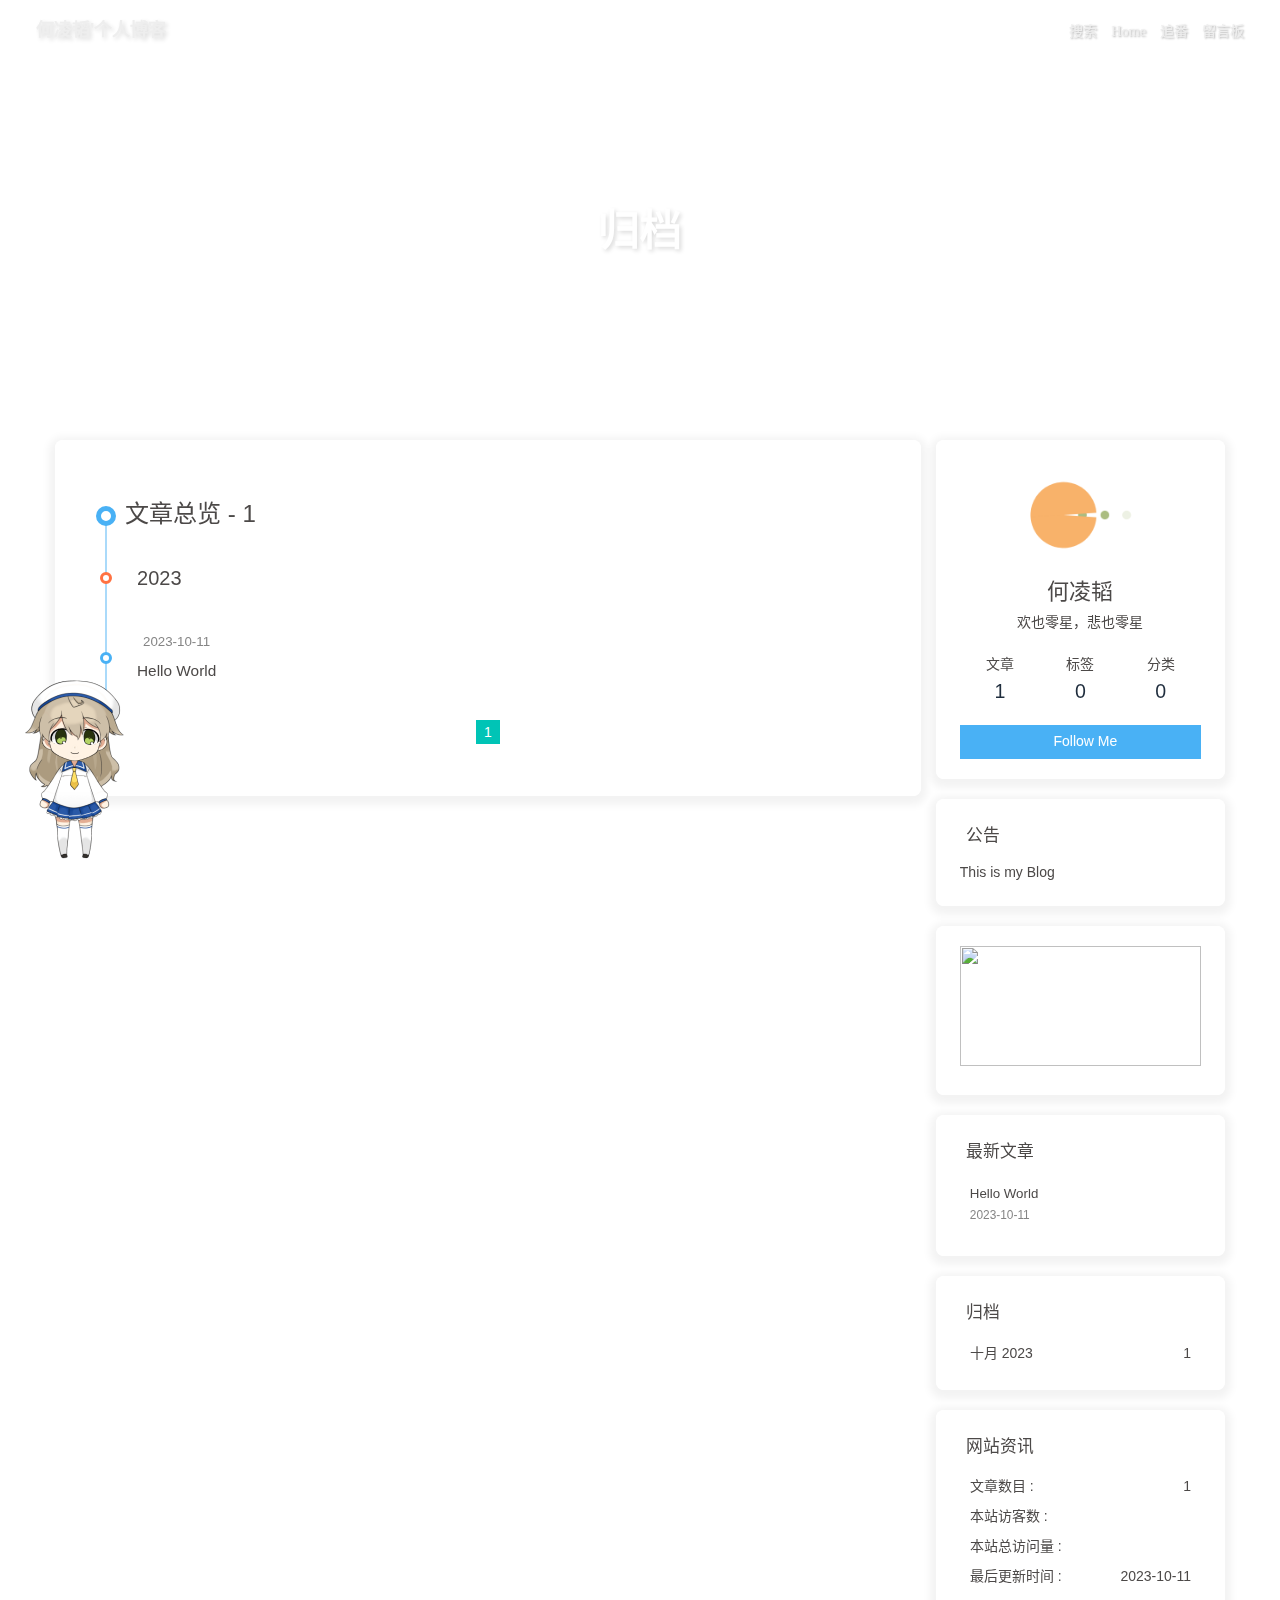
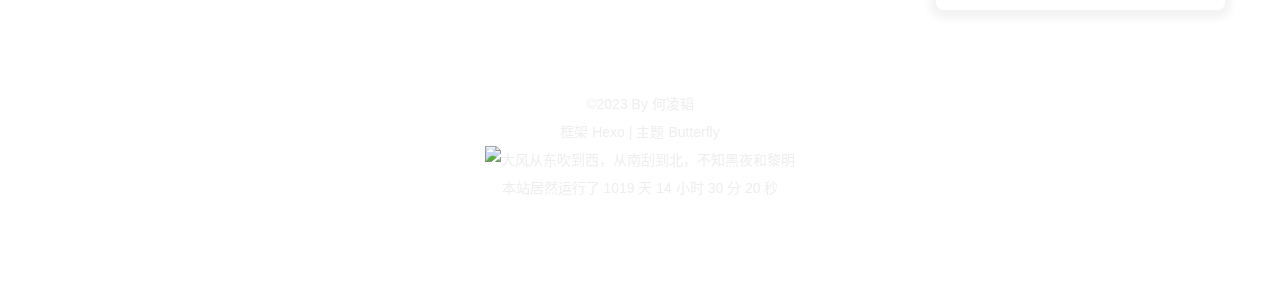
==== commit 8edf210a: "百度收录 Updated By Github Actions" ====
--- a/archives/index.html
+++ b/archives/index.html
@@ -37,7 +37,7 @@
     rightside: false,
   },
   autoDarkmode: false
-}</script><script id="config-diff">var GLOBAL_CONFIG_SITE={title:"归档",isPost:!1,isHome:!1,isHighlightShrink:!1,isToc:!1,postUpdate:"2023-10-11 13:07:45"}</script><script>(win=>{
+}</script><script id="config-diff">var GLOBAL_CONFIG_SITE={title:"归档",isPost:!1,isHome:!1,isHighlightShrink:!1,isToc:!1,postUpdate:"2023-10-11 13:21:23"}</script><script>(win=>{
       win.saveToLocal = {
         set: (key, value, ttl) => {
           if (ttl === 0) return
@@ -133,7 +133,7 @@
         }
       }
       detectApple()
-    })(window)</script><link rel="stylesheet" href="/css/custom.css" media="defer" onload='this.media="all"'><link rel="stylesheet" href="https://cdn.cbd.int/hexo-butterfly-clock-anzhiyu@1.1.6/lib/clock.min.css"><link rel="stylesheet" href="https://npm.elemecdn.com/anzhiyu-blog@2.0.4/css/runtime/runtime.min.css" media="print" onload='this.media="all"'><link rel="stylesheet" href="https://cdn.cbd.int/hexo-butterfly-tag-plugins-plus@latest/lib/assets/font-awesome-animation.min.css" media="defer" onload='this.media="all"'><link rel="stylesheet" href="https://cdn.cbd.int/hexo-butterfly-tag-plugins-plus@latest/lib/tag_plugins.css" media="defer" onload='this.media="all"'><script src="https://cdn.cbd.int/hexo-butterfly-tag-plugins-plus@latest/lib/assets/carousel-touch.js"></script><link rel="stylesheet" href="https://cdn.cbd.int/hexo-butterfly-wowjs/lib/animate.min.css" media="print" onload='this.media="screen"'><link rel="stylesheet" href="https://cdn.cbd.int/hexo-filter-gitcalendar/lib/gitcalendar.css" media="print" onload='this.media="all"'><meta name="generator" content="Hexo 6.3.0"><link rel="alternate" href="/atom.xml" title="何凌韬'个人博客" type="application/atom+xml"></head><body><div id="web_bg"></div><div id="sidebar"><div id="menu-mask"></div><div id="sidebar-menus"><div class="avatar-img is-center"><img src="https://i.loli.net/2021/02/24/5O1day2nriDzjSu.png" onerror='onerror=null,src="/img/friend_404.gif"' alt="avatar"></div><div class="sidebar-site-data site-data is-center"><a href="/archives/"><div class="headline">文章</div><div class="length-num">1</div></a><a href="/tags/"><div class="headline">标签</div><div class="length-num">0</div></a><a href="/categories/"><div class="headline">分类</div><div class="length-num">0</div></a></div><hr class="custom-hr"><div class="menus_items"><div class="menus_item"><a class="site-page" href="/"><i class="fa-fw fas fa-home"></i> <span>Home</span></a></div><div class="menus_item"><a class="site-page" href="/bangumis/index.html"><i class="fa-fw fas fa-home"></i> <span>追番</span></a></div><div class="menus_item"><a class="site-page" href="/comments/"><i class="fa-fw fas fa-envelope"></i> <span>留言板</span></a></div></div></div></div><div class="page" id="body-wrap"><header class="not-home-page" id="page-header"><nav id="nav"><span id="blog-info"><a href="/" title="何凌韬'个人博客"><span class="site-name">何凌韬'个人博客</span></a></span><div id="menus"><div id="search-button"><a class="site-page social-icon search" href="javascript:void(0);"><i class="fas fa-search fa-fw"></i> <span>搜索</span></a></div><div class="menus_items"><div class="menus_item"><a class="site-page" href="/"><i class="fa-fw fas fa-home"></i> <span>Home</span></a></div><div class="menus_item"><a class="site-page" href="/bangumis/index.html"><i class="fa-fw fas fa-home"></i> <span>追番</span></a></div><div class="menus_item"><a class="site-page" href="/comments/"><i class="fa-fw fas fa-envelope"></i> <span>留言板</span></a></div></div><div id="toggle-menu"><a class="site-page" href="javascript:void(0);"><i class="fas fa-bars fa-fw"></i></a></div></div></nav><div id="page-site-info"><h1 id="site-title">归档</h1></div></header><main class="layout" id="content-inner"><div id="archive"><div class="article-sort-title">文章总览 - 1</div><div class="article-sort"><div class="article-sort-item year">2023</div><div class="article-sort-item no-article-cover"><div class="article-sort-item-info"><div class="article-sort-item-time"><i class="far fa-calendar-alt"></i><time class="post-meta-date-created" datetime="2023-10-11T13:07:25.295Z" title="发表于 2023-10-11 13:07:25">2023-10-11</time></div><a class="article-sort-item-title" href="/posts/4a17b156.html" title="Hello World">Hello World</a></div></div></div><nav id="pagination"><div class="pagination"><span class="page-number current">1</span></div></nav></div><div class="aside-content" id="aside-content"><div class="card-widget card-info"><div class="is-center"><div class="avatar-img"><img src="https://i.loli.net/2021/02/24/5O1day2nriDzjSu.png" onerror='this.onerror=null,this.src="/img/friend_404.gif"' alt="avatar"></div><div class="author-info__name">何凌韬</div><div class="author-info__description">欢也零星，悲也零星</div></div><div class="card-info-data site-data is-center"><a href="/archives/"><div class="headline">文章</div><div class="length-num">1</div></a><a href="/tags/"><div class="headline">标签</div><div class="length-num">0</div></a><a href="/categories/"><div class="headline">分类</div><div class="length-num">0</div></a></div><a id="card-info-btn" target="_blank" rel="noopener" href="https://github.com/fengqianxu"><i class="fab fa-github"></i><span>Follow Me</span></a></div><div class="card-widget card-announcement"><div class="item-headline"><i class="fas fa-bullhorn fa-shake"></i><span>公告</span></div><div class="announcement_content">This is my Blog</div></div><div class="sticky_layout"><div class="card-widget card-recent-post"><div class="item-headline"><i class="fas fa-history"></i><span>最新文章</span></div><div class="aside-list"><div class="aside-list-item no-cover"><div class="content"><a class="title" href="/posts/4a17b156.html" title="Hello World">Hello World</a><time datetime="2023-10-11T13:07:25.295Z" title="发表于 2023-10-11 13:07:25">2023-10-11</time></div></div></div></div><div class="card-widget card-archives"><div class="item-headline"><i class="fas fa-archive"></i><span>归档</span></div><ul class="card-archive-list"><li class="card-archive-list-item"><a class="card-archive-list-link" href="/archives/2023/10/"><span class="card-archive-list-date">十月 2023</span><span class="card-archive-list-count">1</span></a></li></ul></div><div class="card-widget card-webinfo"><div class="item-headline"><i class="fas fa-chart-line"></i><span>网站资讯</span></div><div class="webinfo"><div class="webinfo-item"><div class="item-name">文章数目 :</div><div class="item-count">1</div></div><div class="webinfo-item"><div class="item-name">本站访客数 :</div><div class="item-count" id="busuanzi_value_site_uv"><i class="fa-solid fa-spinner fa-spin"></i></div></div><div class="webinfo-item"><div class="item-name">本站总访问量 :</div><div class="item-count" id="busuanzi_value_site_pv"><i class="fa-solid fa-spinner fa-spin"></i></div></div><div class="webinfo-item"><div class="item-name">最后更新时间 :</div><div class="item-count" id="last-push-date" data-lastpushdate="2023-10-11T13:07:45.019Z"><i class="fa-solid fa-spinner fa-spin"></i></div></div></div></div></div></div></main><footer id="footer"><div id="footer-wrap"><div class="copyright">&copy;2023 By 何凌韬</div><div class="framework-info"><span>框架</span> <a target="_blank" rel="noopener" href="https://hexo.io">Hexo</a><span class="footer-separator">|</span><span>主题</span> <a target="_blank" rel="noopener" href="https://github.com/jerryc127/hexo-theme-butterfly">Butterfly</a></div></div></footer></div><div id="rightside"><div id="rightside-config-hide"><button id="darkmode" type="button" title="浅色和深色模式转换"><i class="fas fa-adjust"></i></button><button id="hide-aside-btn" type="button" title="单栏和双栏切换"><i class="fas fa-arrows-alt-h"></i></button></div><div id="rightside-config-show"><button id="rightside-config" type="button" title="设置"><i class="fas fa-cog fa-spin"></i></button><button id="go-up" type="button" title="回到顶部"><span class="scroll-percent"></span><i class="fas fa-arrow-up"></i></button></div></div><div><script src="/js/utils.js"></script><script src="/js/main.js"></script><script src="https://cdn.jsdelivr.net/npm/@fancyapps/ui/dist/fancybox/fancybox.umd.min.js"></script><div class="js-pjax"></div><div class="aplayer no-destroy" data-id="8152976493" data-server="netease" data-type="playlist" data-order="list" data-fixed="true" data-preload="auto" data-autoplay="false" data-mutex="true"></div><link rel="stylesheet" href="https://cdn.jsdelivr.net/npm/aplayer/dist/APlayer.min.css" media="print" onload='this.media="all"'><script src="https://cdn.jsdelivr.net/npm/aplayer/dist/APlayer.min.js"></script><script src="https://cdn.jsdelivr.net/npm/butterfly-extsrc/metingjs/dist/Meting.min.js"></script><div class="app-refresh" id="app-refresh" style="position:fixed;top:-2.2rem;left:0;right:0;z-index:99999;padding:0 1rem;font-size:15px;height:2.2rem;transition:all .3s ease"><div class="app-refresh-wrap" style="display:flex;color:#fff;height:100%;align-items:center;justify-content:center"><label>✨ 有新文章啦！ 👉</label><a href="javascript:void(0)" onclick="location.reload()"><span style="color:#fff;text-decoration:underline;cursor:pointer">🍗点击食用🍔</span></a></div></div><script>if ('serviceWorker' in navigator) {
+    })(window)</script><link rel="stylesheet" href="/css/custom.css" media="defer" onload='this.media="all"'><link rel="stylesheet" href="https://cdn.cbd.int/hexo-butterfly-clock-anzhiyu@1.1.6/lib/clock.min.css"><link rel="stylesheet" href="https://npm.elemecdn.com/anzhiyu-blog@2.0.4/css/runtime/runtime.min.css" media="print" onload='this.media="all"'><link rel="stylesheet" href="https://cdn.cbd.int/hexo-butterfly-tag-plugins-plus@latest/lib/assets/font-awesome-animation.min.css" media="defer" onload='this.media="all"'><link rel="stylesheet" href="https://cdn.cbd.int/hexo-butterfly-tag-plugins-plus@latest/lib/tag_plugins.css" media="defer" onload='this.media="all"'><script src="https://cdn.cbd.int/hexo-butterfly-tag-plugins-plus@latest/lib/assets/carousel-touch.js"></script><link rel="stylesheet" href="https://cdn.cbd.int/hexo-butterfly-wowjs/lib/animate.min.css" media="print" onload='this.media="screen"'><link rel="stylesheet" href="https://cdn.cbd.int/hexo-filter-gitcalendar/lib/gitcalendar.css" media="print" onload='this.media="all"'><meta name="generator" content="Hexo 6.3.0"><link rel="alternate" href="/atom.xml" title="何凌韬'个人博客" type="application/atom+xml"></head><body><div id="web_bg"></div><div id="sidebar"><div id="menu-mask"></div><div id="sidebar-menus"><div class="avatar-img is-center"><img src="https://i.loli.net/2021/02/24/5O1day2nriDzjSu.png" onerror='onerror=null,src="/img/friend_404.gif"' alt="avatar"></div><div class="sidebar-site-data site-data is-center"><a href="/archives/"><div class="headline">文章</div><div class="length-num">1</div></a><a href="/tags/"><div class="headline">标签</div><div class="length-num">0</div></a><a href="/categories/"><div class="headline">分类</div><div class="length-num">0</div></a></div><hr class="custom-hr"><div class="menus_items"><div class="menus_item"><a class="site-page" href="/"><i class="fa-fw fas fa-home"></i> <span>Home</span></a></div><div class="menus_item"><a class="site-page" href="/bangumis/index.html"><i class="fa-fw fas fa-home"></i> <span>追番</span></a></div><div class="menus_item"><a class="site-page" href="/comments/"><i class="fa-fw fas fa-envelope"></i> <span>留言板</span></a></div></div></div></div><div class="page" id="body-wrap"><header class="not-home-page" id="page-header"><nav id="nav"><span id="blog-info"><a href="/" title="何凌韬'个人博客"><span class="site-name">何凌韬'个人博客</span></a></span><div id="menus"><div id="search-button"><a class="site-page social-icon search" href="javascript:void(0);"><i class="fas fa-search fa-fw"></i> <span>搜索</span></a></div><div class="menus_items"><div class="menus_item"><a class="site-page" href="/"><i class="fa-fw fas fa-home"></i> <span>Home</span></a></div><div class="menus_item"><a class="site-page" href="/bangumis/index.html"><i class="fa-fw fas fa-home"></i> <span>追番</span></a></div><div class="menus_item"><a class="site-page" href="/comments/"><i class="fa-fw fas fa-envelope"></i> <span>留言板</span></a></div></div><div id="toggle-menu"><a class="site-page" href="javascript:void(0);"><i class="fas fa-bars fa-fw"></i></a></div></div></nav><div id="page-site-info"><h1 id="site-title">归档</h1></div></header><main class="layout" id="content-inner"><div id="archive"><div class="article-sort-title">文章总览 - 1</div><div class="article-sort"><div class="article-sort-item year">2023</div><div class="article-sort-item no-article-cover"><div class="article-sort-item-info"><div class="article-sort-item-time"><i class="far fa-calendar-alt"></i><time class="post-meta-date-created" datetime="2023-10-11T13:21:02.244Z" title="发表于 2023-10-11 13:21:02">2023-10-11</time></div><a class="article-sort-item-title" href="/posts/4a17b156.html" title="Hello World">Hello World</a></div></div></div><nav id="pagination"><div class="pagination"><span class="page-number current">1</span></div></nav></div><div class="aside-content" id="aside-content"><div class="card-widget card-info"><div class="is-center"><div class="avatar-img"><img src="https://i.loli.net/2021/02/24/5O1day2nriDzjSu.png" onerror='this.onerror=null,this.src="/img/friend_404.gif"' alt="avatar"></div><div class="author-info__name">何凌韬</div><div class="author-info__description">欢也零星，悲也零星</div></div><div class="card-info-data site-data is-center"><a href="/archives/"><div class="headline">文章</div><div class="length-num">1</div></a><a href="/tags/"><div class="headline">标签</div><div class="length-num">0</div></a><a href="/categories/"><div class="headline">分类</div><div class="length-num">0</div></a></div><a id="card-info-btn" target="_blank" rel="noopener" href="https://github.com/fengqianxu"><i class="fab fa-github"></i><span>Follow Me</span></a></div><div class="card-widget card-announcement"><div class="item-headline"><i class="fas fa-bullhorn fa-shake"></i><span>公告</span></div><div class="announcement_content">This is my Blog</div></div><div class="sticky_layout"><div class="card-widget card-recent-post"><div class="item-headline"><i class="fas fa-history"></i><span>最新文章</span></div><div class="aside-list"><div class="aside-list-item no-cover"><div class="content"><a class="title" href="/posts/4a17b156.html" title="Hello World">Hello World</a><time datetime="2023-10-11T13:21:02.244Z" title="发表于 2023-10-11 13:21:02">2023-10-11</time></div></div></div></div><div class="card-widget card-archives"><div class="item-headline"><i class="fas fa-archive"></i><span>归档</span></div><ul class="card-archive-list"><li class="card-archive-list-item"><a class="card-archive-list-link" href="/archives/2023/10/"><span class="card-archive-list-date">十月 2023</span><span class="card-archive-list-count">1</span></a></li></ul></div><div class="card-widget card-webinfo"><div class="item-headline"><i class="fas fa-chart-line"></i><span>网站资讯</span></div><div class="webinfo"><div class="webinfo-item"><div class="item-name">文章数目 :</div><div class="item-count">1</div></div><div class="webinfo-item"><div class="item-name">本站访客数 :</div><div class="item-count" id="busuanzi_value_site_uv"><i class="fa-solid fa-spinner fa-spin"></i></div></div><div class="webinfo-item"><div class="item-name">本站总访问量 :</div><div class="item-count" id="busuanzi_value_site_pv"><i class="fa-solid fa-spinner fa-spin"></i></div></div><div class="webinfo-item"><div class="item-name">最后更新时间 :</div><div class="item-count" id="last-push-date" data-lastpushdate="2023-10-11T13:21:23.074Z"><i class="fa-solid fa-spinner fa-spin"></i></div></div></div></div></div></div></main><footer id="footer"><div id="footer-wrap"><div class="copyright">&copy;2023 By 何凌韬</div><div class="framework-info"><span>框架</span> <a target="_blank" rel="noopener" href="https://hexo.io">Hexo</a><span class="footer-separator">|</span><span>主题</span> <a target="_blank" rel="noopener" href="https://github.com/jerryc127/hexo-theme-butterfly">Butterfly</a></div></div></footer></div><div id="rightside"><div id="rightside-config-hide"><button id="darkmode" type="button" title="浅色和深色模式转换"><i class="fas fa-adjust"></i></button><button id="hide-aside-btn" type="button" title="单栏和双栏切换"><i class="fas fa-arrows-alt-h"></i></button></div><div id="rightside-config-show"><button id="rightside-config" type="button" title="设置"><i class="fas fa-cog fa-spin"></i></button><button id="go-up" type="button" title="回到顶部"><span class="scroll-percent"></span><i class="fas fa-arrow-up"></i></button></div></div><div><script src="/js/utils.js"></script><script src="/js/main.js"></script><script src="https://cdn.jsdelivr.net/npm/@fancyapps/ui/dist/fancybox/fancybox.umd.min.js"></script><div class="js-pjax"></div><div class="aplayer no-destroy" data-id="8152976493" data-server="netease" data-type="playlist" data-order="list" data-fixed="true" data-preload="auto" data-autoplay="false" data-mutex="true"></div><link rel="stylesheet" href="https://cdn.jsdelivr.net/npm/aplayer/dist/APlayer.min.css" media="print" onload='this.media="all"'><script src="https://cdn.jsdelivr.net/npm/aplayer/dist/APlayer.min.js"></script><script src="https://cdn.jsdelivr.net/npm/butterfly-extsrc/metingjs/dist/Meting.min.js"></script><div class="app-refresh" id="app-refresh" style="position:fixed;top:-2.2rem;left:0;right:0;z-index:99999;padding:0 1rem;font-size:15px;height:2.2rem;transition:all .3s ease"><div class="app-refresh-wrap" style="display:flex;color:#fff;height:100%;align-items:center;justify-content:center"><label>✨ 有新文章啦！ 👉</label><a href="javascript:void(0)" onclick="location.reload()"><span style="color:#fff;text-decoration:underline;cursor:pointer">🍗点击食用🍔</span></a></div></div><script>if ('serviceWorker' in navigator) {
 if (navigator.serviceWorker.controller) {
 navigator.serviceWorker.addEventListener('controllerchange', function() {
 showNotification()
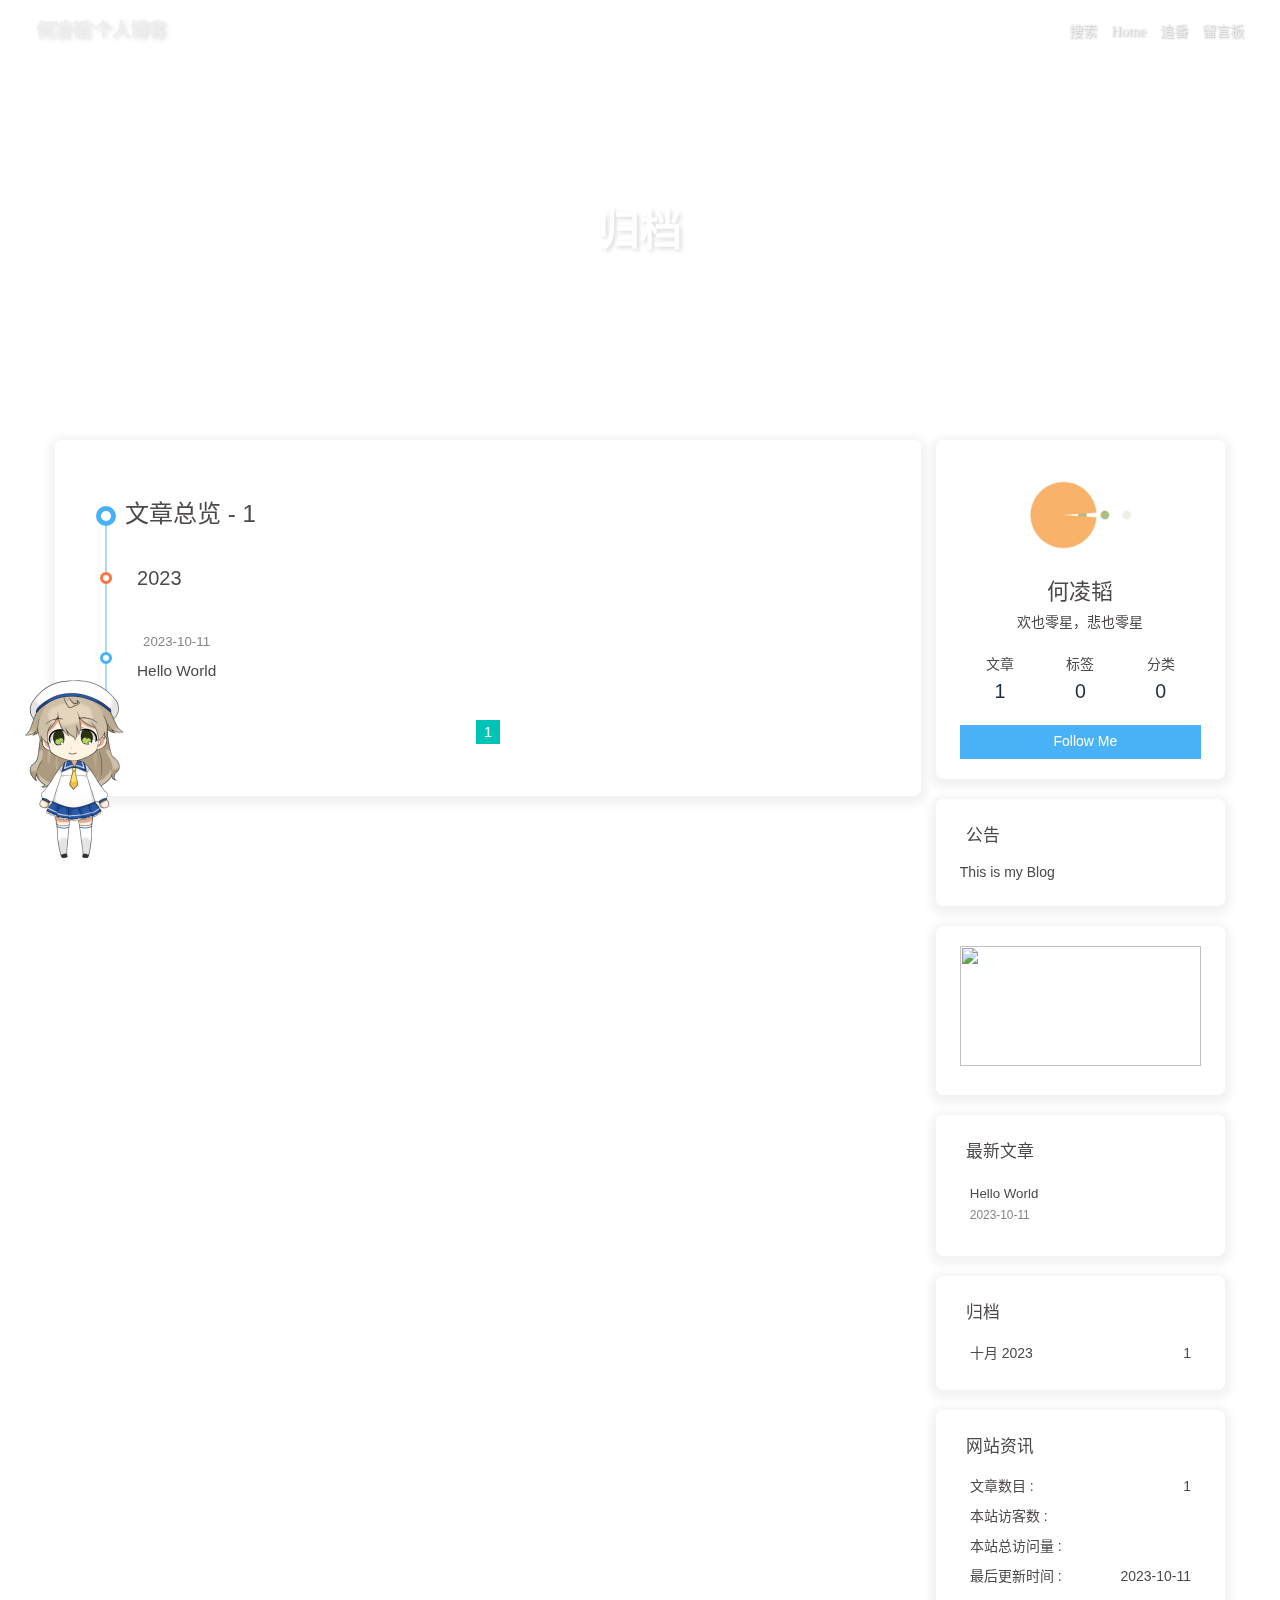
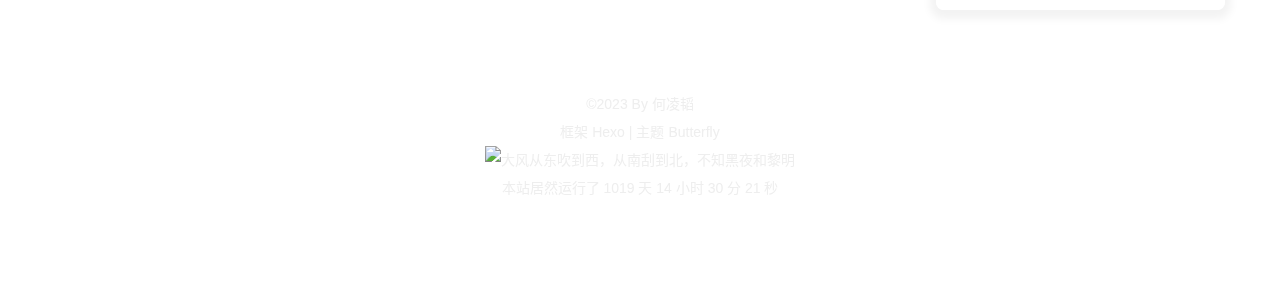
==== commit 7465e57c: "更改歌单 Updated By Github Actions" ====
--- a/archives/index.html
+++ b/archives/index.html
@@ -37,7 +37,7 @@
     rightside: false,
   },
   autoDarkmode: false
-}</script><script id="config-diff">var GLOBAL_CONFIG_SITE={title:"归档",isPost:!1,isHome:!1,isHighlightShrink:!1,isToc:!1,postUpdate:"2023-10-11 13:21:23"}</script><script>(win=>{
+}</script><script id="config-diff">var GLOBAL_CONFIG_SITE={title:"归档",isPost:!1,isHome:!1,isHighlightShrink:!1,isToc:!1,postUpdate:"2023-10-11 13:46:25"}</script><script>(win=>{
       win.saveToLocal = {
         set: (key, value, ttl) => {
           if (ttl === 0) return
@@ -133,7 +133,7 @@
         }
       }
       detectApple()
-    })(window)</script><link rel="stylesheet" href="/css/custom.css" media="defer" onload='this.media="all"'><link rel="stylesheet" href="https://cdn.cbd.int/hexo-butterfly-clock-anzhiyu@1.1.6/lib/clock.min.css"><link rel="stylesheet" href="https://npm.elemecdn.com/anzhiyu-blog@2.0.4/css/runtime/runtime.min.css" media="print" onload='this.media="all"'><link rel="stylesheet" href="https://cdn.cbd.int/hexo-butterfly-tag-plugins-plus@latest/lib/assets/font-awesome-animation.min.css" media="defer" onload='this.media="all"'><link rel="stylesheet" href="https://cdn.cbd.int/hexo-butterfly-tag-plugins-plus@latest/lib/tag_plugins.css" media="defer" onload='this.media="all"'><script src="https://cdn.cbd.int/hexo-butterfly-tag-plugins-plus@latest/lib/assets/carousel-touch.js"></script><link rel="stylesheet" href="https://cdn.cbd.int/hexo-butterfly-wowjs/lib/animate.min.css" media="print" onload='this.media="screen"'><link rel="stylesheet" href="https://cdn.cbd.int/hexo-filter-gitcalendar/lib/gitcalendar.css" media="print" onload='this.media="all"'><meta name="generator" content="Hexo 6.3.0"><link rel="alternate" href="/atom.xml" title="何凌韬'个人博客" type="application/atom+xml"></head><body><div id="web_bg"></div><div id="sidebar"><div id="menu-mask"></div><div id="sidebar-menus"><div class="avatar-img is-center"><img src="https://i.loli.net/2021/02/24/5O1day2nriDzjSu.png" onerror='onerror=null,src="/img/friend_404.gif"' alt="avatar"></div><div class="sidebar-site-data site-data is-center"><a href="/archives/"><div class="headline">文章</div><div class="length-num">1</div></a><a href="/tags/"><div class="headline">标签</div><div class="length-num">0</div></a><a href="/categories/"><div class="headline">分类</div><div class="length-num">0</div></a></div><hr class="custom-hr"><div class="menus_items"><div class="menus_item"><a class="site-page" href="/"><i class="fa-fw fas fa-home"></i> <span>Home</span></a></div><div class="menus_item"><a class="site-page" href="/bangumis/index.html"><i class="fa-fw fas fa-home"></i> <span>追番</span></a></div><div class="menus_item"><a class="site-page" href="/comments/"><i class="fa-fw fas fa-envelope"></i> <span>留言板</span></a></div></div></div></div><div class="page" id="body-wrap"><header class="not-home-page" id="page-header"><nav id="nav"><span id="blog-info"><a href="/" title="何凌韬'个人博客"><span class="site-name">何凌韬'个人博客</span></a></span><div id="menus"><div id="search-button"><a class="site-page social-icon search" href="javascript:void(0);"><i class="fas fa-search fa-fw"></i> <span>搜索</span></a></div><div class="menus_items"><div class="menus_item"><a class="site-page" href="/"><i class="fa-fw fas fa-home"></i> <span>Home</span></a></div><div class="menus_item"><a class="site-page" href="/bangumis/index.html"><i class="fa-fw fas fa-home"></i> <span>追番</span></a></div><div class="menus_item"><a class="site-page" href="/comments/"><i class="fa-fw fas fa-envelope"></i> <span>留言板</span></a></div></div><div id="toggle-menu"><a class="site-page" href="javascript:void(0);"><i class="fas fa-bars fa-fw"></i></a></div></div></nav><div id="page-site-info"><h1 id="site-title">归档</h1></div></header><main class="layout" id="content-inner"><div id="archive"><div class="article-sort-title">文章总览 - 1</div><div class="article-sort"><div class="article-sort-item year">2023</div><div class="article-sort-item no-article-cover"><div class="article-sort-item-info"><div class="article-sort-item-time"><i class="far fa-calendar-alt"></i><time class="post-meta-date-created" datetime="2023-10-11T13:21:02.244Z" title="发表于 2023-10-11 13:21:02">2023-10-11</time></div><a class="article-sort-item-title" href="/posts/4a17b156.html" title="Hello World">Hello World</a></div></div></div><nav id="pagination"><div class="pagination"><span class="page-number current">1</span></div></nav></div><div class="aside-content" id="aside-content"><div class="card-widget card-info"><div class="is-center"><div class="avatar-img"><img src="https://i.loli.net/2021/02/24/5O1day2nriDzjSu.png" onerror='this.onerror=null,this.src="/img/friend_404.gif"' alt="avatar"></div><div class="author-info__name">何凌韬</div><div class="author-info__description">欢也零星，悲也零星</div></div><div class="card-info-data site-data is-center"><a href="/archives/"><div class="headline">文章</div><div class="length-num">1</div></a><a href="/tags/"><div class="headline">标签</div><div class="length-num">0</div></a><a href="/categories/"><div class="headline">分类</div><div class="length-num">0</div></a></div><a id="card-info-btn" target="_blank" rel="noopener" href="https://github.com/fengqianxu"><i class="fab fa-github"></i><span>Follow Me</span></a></div><div class="card-widget card-announcement"><div class="item-headline"><i class="fas fa-bullhorn fa-shake"></i><span>公告</span></div><div class="announcement_content">This is my Blog</div></div><div class="sticky_layout"><div class="card-widget card-recent-post"><div class="item-headline"><i class="fas fa-history"></i><span>最新文章</span></div><div class="aside-list"><div class="aside-list-item no-cover"><div class="content"><a class="title" href="/posts/4a17b156.html" title="Hello World">Hello World</a><time datetime="2023-10-11T13:21:02.244Z" title="发表于 2023-10-11 13:21:02">2023-10-11</time></div></div></div></div><div class="card-widget card-archives"><div class="item-headline"><i class="fas fa-archive"></i><span>归档</span></div><ul class="card-archive-list"><li class="card-archive-list-item"><a class="card-archive-list-link" href="/archives/2023/10/"><span class="card-archive-list-date">十月 2023</span><span class="card-archive-list-count">1</span></a></li></ul></div><div class="card-widget card-webinfo"><div class="item-headline"><i class="fas fa-chart-line"></i><span>网站资讯</span></div><div class="webinfo"><div class="webinfo-item"><div class="item-name">文章数目 :</div><div class="item-count">1</div></div><div class="webinfo-item"><div class="item-name">本站访客数 :</div><div class="item-count" id="busuanzi_value_site_uv"><i class="fa-solid fa-spinner fa-spin"></i></div></div><div class="webinfo-item"><div class="item-name">本站总访问量 :</div><div class="item-count" id="busuanzi_value_site_pv"><i class="fa-solid fa-spinner fa-spin"></i></div></div><div class="webinfo-item"><div class="item-name">最后更新时间 :</div><div class="item-count" id="last-push-date" data-lastpushdate="2023-10-11T13:21:23.074Z"><i class="fa-solid fa-spinner fa-spin"></i></div></div></div></div></div></div></main><footer id="footer"><div id="footer-wrap"><div class="copyright">&copy;2023 By 何凌韬</div><div class="framework-info"><span>框架</span> <a target="_blank" rel="noopener" href="https://hexo.io">Hexo</a><span class="footer-separator">|</span><span>主题</span> <a target="_blank" rel="noopener" href="https://github.com/jerryc127/hexo-theme-butterfly">Butterfly</a></div></div></footer></div><div id="rightside"><div id="rightside-config-hide"><button id="darkmode" type="button" title="浅色和深色模式转换"><i class="fas fa-adjust"></i></button><button id="hide-aside-btn" type="button" title="单栏和双栏切换"><i class="fas fa-arrows-alt-h"></i></button></div><div id="rightside-config-show"><button id="rightside-config" type="button" title="设置"><i class="fas fa-cog fa-spin"></i></button><button id="go-up" type="button" title="回到顶部"><span class="scroll-percent"></span><i class="fas fa-arrow-up"></i></button></div></div><div><script src="/js/utils.js"></script><script src="/js/main.js"></script><script src="https://cdn.jsdelivr.net/npm/@fancyapps/ui/dist/fancybox/fancybox.umd.min.js"></script><div class="js-pjax"></div><div class="aplayer no-destroy" data-id="8152976493" data-server="netease" data-type="playlist" data-order="list" data-fixed="true" data-preload="auto" data-autoplay="false" data-mutex="true"></div><link rel="stylesheet" href="https://cdn.jsdelivr.net/npm/aplayer/dist/APlayer.min.css" media="print" onload='this.media="all"'><script src="https://cdn.jsdelivr.net/npm/aplayer/dist/APlayer.min.js"></script><script src="https://cdn.jsdelivr.net/npm/butterfly-extsrc/metingjs/dist/Meting.min.js"></script><div class="app-refresh" id="app-refresh" style="position:fixed;top:-2.2rem;left:0;right:0;z-index:99999;padding:0 1rem;font-size:15px;height:2.2rem;transition:all .3s ease"><div class="app-refresh-wrap" style="display:flex;color:#fff;height:100%;align-items:center;justify-content:center"><label>✨ 有新文章啦！ 👉</label><a href="javascript:void(0)" onclick="location.reload()"><span style="color:#fff;text-decoration:underline;cursor:pointer">🍗点击食用🍔</span></a></div></div><script>if ('serviceWorker' in navigator) {
+    })(window)</script><link rel="stylesheet" href="/css/custom.css" media="defer" onload='this.media="all"'><link rel="stylesheet" href="https://cdn.cbd.int/hexo-butterfly-clock-anzhiyu@1.1.6/lib/clock.min.css"><link rel="stylesheet" href="https://npm.elemecdn.com/anzhiyu-blog@2.0.4/css/runtime/runtime.min.css" media="print" onload='this.media="all"'><link rel="stylesheet" href="https://cdn.cbd.int/hexo-butterfly-tag-plugins-plus@latest/lib/assets/font-awesome-animation.min.css" media="defer" onload='this.media="all"'><link rel="stylesheet" href="https://cdn.cbd.int/hexo-butterfly-tag-plugins-plus@latest/lib/tag_plugins.css" media="defer" onload='this.media="all"'><script src="https://cdn.cbd.int/hexo-butterfly-tag-plugins-plus@latest/lib/assets/carousel-touch.js"></script><link rel="stylesheet" href="https://cdn.cbd.int/hexo-butterfly-wowjs/lib/animate.min.css" media="print" onload='this.media="screen"'><link rel="stylesheet" href="https://cdn.cbd.int/hexo-filter-gitcalendar/lib/gitcalendar.css" media="print" onload='this.media="all"'><meta name="generator" content="Hexo 6.3.0"><link rel="alternate" href="/atom.xml" title="何凌韬'个人博客" type="application/atom+xml"></head><body><div id="web_bg"></div><div id="sidebar"><div id="menu-mask"></div><div id="sidebar-menus"><div class="avatar-img is-center"><img src="https://i.loli.net/2021/02/24/5O1day2nriDzjSu.png" onerror='onerror=null,src="/img/friend_404.gif"' alt="avatar"></div><div class="sidebar-site-data site-data is-center"><a href="/archives/"><div class="headline">文章</div><div class="length-num">1</div></a><a href="/tags/"><div class="headline">标签</div><div class="length-num">0</div></a><a href="/categories/"><div class="headline">分类</div><div class="length-num">0</div></a></div><hr class="custom-hr"><div class="menus_items"><div class="menus_item"><a class="site-page" href="/"><i class="fa-fw fas fa-home"></i> <span>Home</span></a></div><div class="menus_item"><a class="site-page" href="/bangumis/index.html"><i class="fa-fw fas fa-home"></i> <span>追番</span></a></div><div class="menus_item"><a class="site-page" href="/comments/"><i class="fa-fw fas fa-envelope"></i> <span>留言板</span></a></div></div></div></div><div class="page" id="body-wrap"><header class="not-home-page" id="page-header"><nav id="nav"><span id="blog-info"><a href="/" title="何凌韬'个人博客"><span class="site-name">何凌韬'个人博客</span></a></span><div id="menus"><div id="search-button"><a class="site-page social-icon search" href="javascript:void(0);"><i class="fas fa-search fa-fw"></i> <span>搜索</span></a></div><div class="menus_items"><div class="menus_item"><a class="site-page" href="/"><i class="fa-fw fas fa-home"></i> <span>Home</span></a></div><div class="menus_item"><a class="site-page" href="/bangumis/index.html"><i class="fa-fw fas fa-home"></i> <span>追番</span></a></div><div class="menus_item"><a class="site-page" href="/comments/"><i class="fa-fw fas fa-envelope"></i> <span>留言板</span></a></div></div><div id="toggle-menu"><a class="site-page" href="javascript:void(0);"><i class="fas fa-bars fa-fw"></i></a></div></div></nav><div id="page-site-info"><h1 id="site-title">归档</h1></div></header><main class="layout" id="content-inner"><div id="archive"><div class="article-sort-title">文章总览 - 1</div><div class="article-sort"><div class="article-sort-item year">2023</div><div class="article-sort-item no-article-cover"><div class="article-sort-item-info"><div class="article-sort-item-time"><i class="far fa-calendar-alt"></i><time class="post-meta-date-created" datetime="2023-10-11T13:46:05.715Z" title="发表于 2023-10-11 13:46:05">2023-10-11</time></div><a class="article-sort-item-title" href="/posts/4a17b156.html" title="Hello World">Hello World</a></div></div></div><nav id="pagination"><div class="pagination"><span class="page-number current">1</span></div></nav></div><div class="aside-content" id="aside-content"><div class="card-widget card-info"><div class="is-center"><div class="avatar-img"><img src="https://i.loli.net/2021/02/24/5O1day2nriDzjSu.png" onerror='this.onerror=null,this.src="/img/friend_404.gif"' alt="avatar"></div><div class="author-info__name">何凌韬</div><div class="author-info__description">欢也零星，悲也零星</div></div><div class="card-info-data site-data is-center"><a href="/archives/"><div class="headline">文章</div><div class="length-num">1</div></a><a href="/tags/"><div class="headline">标签</div><div class="length-num">0</div></a><a href="/categories/"><div class="headline">分类</div><div class="length-num">0</div></a></div><a id="card-info-btn" target="_blank" rel="noopener" href="https://github.com/fengqianxu"><i class="fab fa-github"></i><span>Follow Me</span></a></div><div class="card-widget card-announcement"><div class="item-headline"><i class="fas fa-bullhorn fa-shake"></i><span>公告</span></div><div class="announcement_content">This is my Blog</div></div><div class="sticky_layout"><div class="card-widget card-recent-post"><div class="item-headline"><i class="fas fa-history"></i><span>最新文章</span></div><div class="aside-list"><div class="aside-list-item no-cover"><div class="content"><a class="title" href="/posts/4a17b156.html" title="Hello World">Hello World</a><time datetime="2023-10-11T13:46:05.715Z" title="发表于 2023-10-11 13:46:05">2023-10-11</time></div></div></div></div><div class="card-widget card-archives"><div class="item-headline"><i class="fas fa-archive"></i><span>归档</span></div><ul class="card-archive-list"><li class="card-archive-list-item"><a class="card-archive-list-link" href="/archives/2023/10/"><span class="card-archive-list-date">十月 2023</span><span class="card-archive-list-count">1</span></a></li></ul></div><div class="card-widget card-webinfo"><div class="item-headline"><i class="fas fa-chart-line"></i><span>网站资讯</span></div><div class="webinfo"><div class="webinfo-item"><div class="item-name">文章数目 :</div><div class="item-count">1</div></div><div class="webinfo-item"><div class="item-name">本站访客数 :</div><div class="item-count" id="busuanzi_value_site_uv"><i class="fa-solid fa-spinner fa-spin"></i></div></div><div class="webinfo-item"><div class="item-name">本站总访问量 :</div><div class="item-count" id="busuanzi_value_site_pv"><i class="fa-solid fa-spinner fa-spin"></i></div></div><div class="webinfo-item"><div class="item-name">最后更新时间 :</div><div class="item-count" id="last-push-date" data-lastpushdate="2023-10-11T13:46:25.937Z"><i class="fa-solid fa-spinner fa-spin"></i></div></div></div></div></div></div></main><footer id="footer"><div id="footer-wrap"><div class="copyright">&copy;2023 By 何凌韬</div><div class="framework-info"><span>框架</span> <a target="_blank" rel="noopener" href="https://hexo.io">Hexo</a><span class="footer-separator">|</span><span>主题</span> <a target="_blank" rel="noopener" href="https://github.com/jerryc127/hexo-theme-butterfly">Butterfly</a></div></div></footer></div><div id="rightside"><div id="rightside-config-hide"><button id="darkmode" type="button" title="浅色和深色模式转换"><i class="fas fa-adjust"></i></button><button id="hide-aside-btn" type="button" title="单栏和双栏切换"><i class="fas fa-arrows-alt-h"></i></button></div><div id="rightside-config-show"><button id="rightside-config" type="button" title="设置"><i class="fas fa-cog fa-spin"></i></button><button id="go-up" type="button" title="回到顶部"><span class="scroll-percent"></span><i class="fas fa-arrow-up"></i></button></div></div><div><script src="/js/utils.js"></script><script src="/js/main.js"></script><script src="https://cdn.jsdelivr.net/npm/@fancyapps/ui/dist/fancybox/fancybox.umd.min.js"></script><div class="js-pjax"></div><div class="aplayer no-destroy" data-id="690394176" data-server="netease" data-type="playlist" data-order="list" data-fixed="true" data-preload="auto" data-autoplay="false" data-mutex="true"></div><link rel="stylesheet" href="https://cdn.jsdelivr.net/npm/aplayer/dist/APlayer.min.css" media="print" onload='this.media="all"'><script src="https://cdn.jsdelivr.net/npm/aplayer/dist/APlayer.min.js"></script><script src="https://cdn.jsdelivr.net/npm/butterfly-extsrc/metingjs/dist/Meting.min.js"></script><div class="app-refresh" id="app-refresh" style="position:fixed;top:-2.2rem;left:0;right:0;z-index:99999;padding:0 1rem;font-size:15px;height:2.2rem;transition:all .3s ease"><div class="app-refresh-wrap" style="display:flex;color:#fff;height:100%;align-items:center;justify-content:center"><label>✨ 有新文章啦！ 👉</label><a href="javascript:void(0)" onclick="location.reload()"><span style="color:#fff;text-decoration:underline;cursor:pointer">🍗点击食用🍔</span></a></div></div><script>if ('serviceWorker' in navigator) {
 if (navigator.serviceWorker.controller) {
 navigator.serviceWorker.addEventListener('controllerchange', function() {
 showNotification()
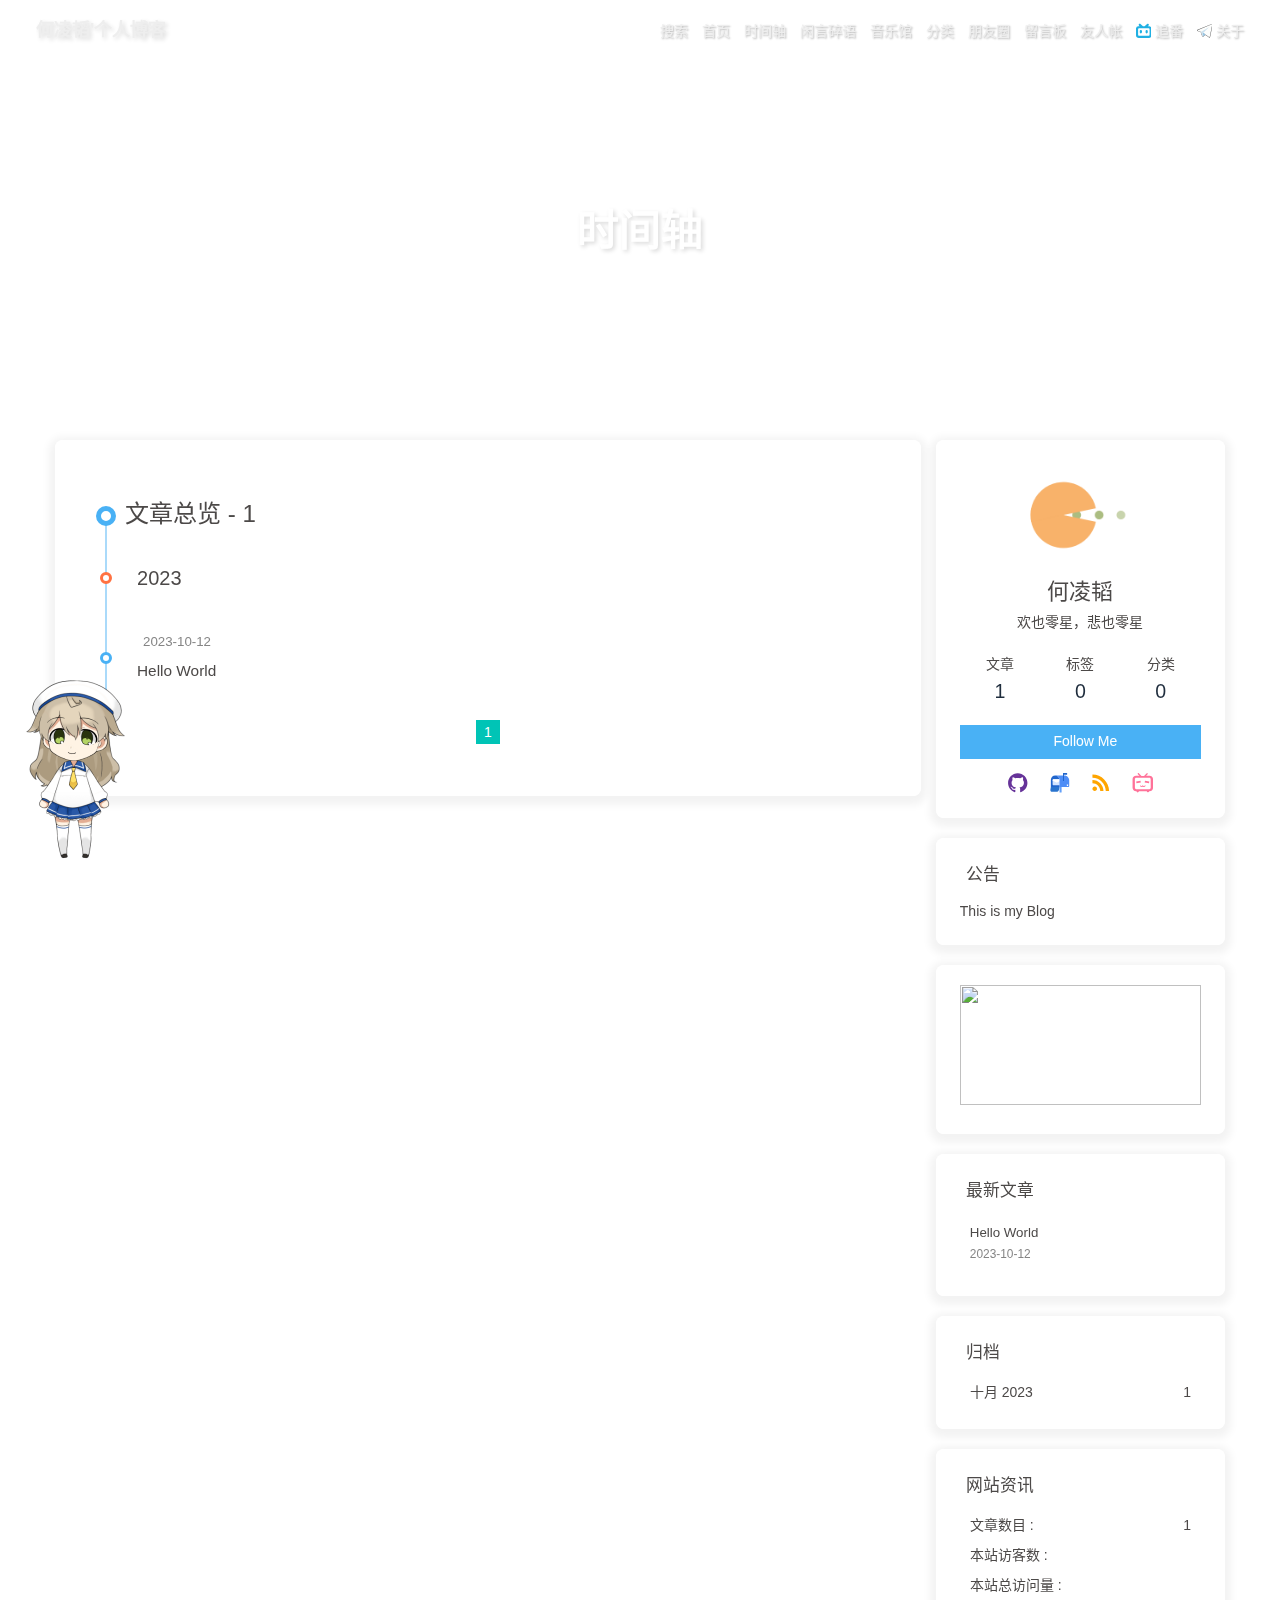
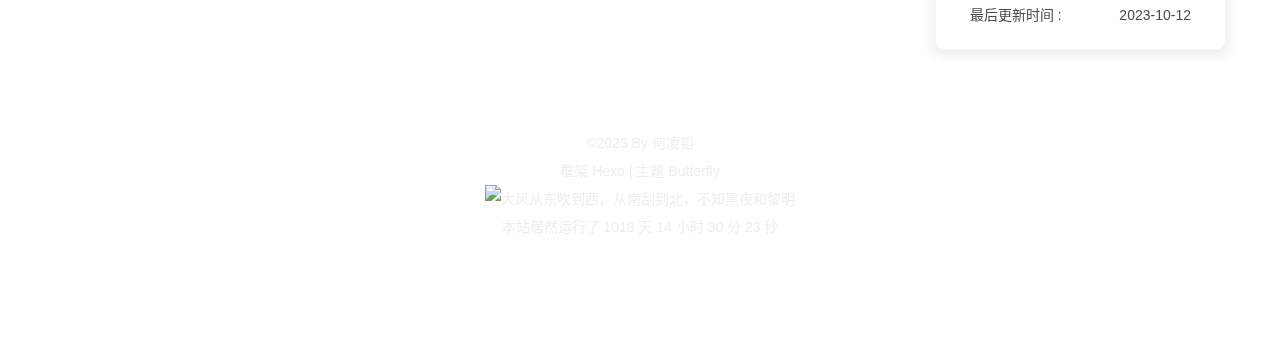
==== commit 6fa93351: "添加评论功能 Updated By Github Actions" ====
--- a/archives/index.html
+++ b/archives/index.html
@@ -1,4 +1,4 @@
-<!DOCTYPE html><html lang="zh-CN" data-theme="light"><head><meta charset="UTF-8"><meta http-equiv="X-UA-Compatible" content="IE=edge"><meta name="viewport" content="width=device-width,initial-scale=1,viewport-fit=cover"><title>归档 | 何凌韬'个人博客</title><meta name="author" content="何凌韬"><meta name="copyright" content="何凌韬"><meta name="format-detection" content="telephone=no"><meta name="theme-color" content="#ffffff"><meta name="description" content="欢也零星，悲也零星"><meta property="og:type" content="website"><meta property="og:title" content="归档"><meta property="og:url" content="http://helingtao.com/archives/index.html"><meta property="og:site_name" content="何凌韬&#39;个人博客"><meta property="og:description" content="欢也零星，悲也零星"><meta property="og:locale" content="zh_CN"><meta property="og:image" content="https://i.loli.net/2021/02/24/5O1day2nriDzjSu.png"><meta property="article:author" content="何凌韬"><meta property="article:tag" content="博客, coderhelt, 何凌韬"><meta name="twitter:card" content="summary"><meta name="twitter:image" content="https://i.loli.net/2021/02/24/5O1day2nriDzjSu.png"><link rel="shortcut icon" href="/img/siteicon/16.png"><link rel="canonical" href="http://helingtao.com/archives/index.html"><link rel="preconnect" href="//cdn.jsdelivr.net"><link rel="preconnect" href="//busuanzi.ibruce.info"><link rel="manifest" href="/manifest.json"><meta name="msapplication-TileColor" content="#3b70fc"><link rel="apple-touch-icon" sizes="180x180" href="/img/siteicon/128.png"><link rel="icon" type="image/png" sizes="32x32" href="/img/siteicon/32.png"><link rel="icon" type="image/png" sizes="16x16" href="/img/siteicon/16.png"><link rel="mask-icon" href="/img/siteicon/128.png" color="#5bbad5"><link rel="stylesheet" href="/css/index.css"><link rel="stylesheet" href="https://cdn.jsdelivr.net/npm/@fortawesome/fontawesome-free/css/all.min.css" media="print" onload='this.media="all"'><link rel="stylesheet" href="https://cdn.jsdelivr.net/npm/@fancyapps/ui/dist/fancybox/fancybox.min.css" media="print" onload='this.media="all"'><script>const GLOBAL_CONFIG = {
+<!DOCTYPE html><html lang="zh-CN" data-theme="light"><head><meta charset="UTF-8"><meta http-equiv="X-UA-Compatible" content="IE=edge"><meta name="viewport" content="width=device-width,initial-scale=1,viewport-fit=cover"><title>时间轴 | 何凌韬'个人博客</title><meta name="author" content="何凌韬"><meta name="copyright" content="何凌韬"><meta name="format-detection" content="telephone=no"><meta name="theme-color" content="#ffffff"><meta name="description" content="欢也零星，悲也零星"><meta property="og:type" content="website"><meta property="og:title" content="时间轴"><meta property="og:url" content="http://helingtao.com/archives/index.html"><meta property="og:site_name" content="何凌韬&#39;个人博客"><meta property="og:description" content="欢也零星，悲也零星"><meta property="og:locale" content="zh_CN"><meta property="og:image" content="https://i.loli.net/2021/02/24/5O1day2nriDzjSu.png"><meta property="article:author" content="何凌韬"><meta property="article:tag" content="博客, coderhelt, 何凌韬"><meta name="twitter:card" content="summary"><meta name="twitter:image" content="https://i.loli.net/2021/02/24/5O1day2nriDzjSu.png"><link rel="shortcut icon" href="/img/siteicon/16.png"><link rel="canonical" href="http://helingtao.com/archives/index.html"><link rel="preconnect" href="//cdn.jsdelivr.net"><link rel="preconnect" href="//busuanzi.ibruce.info"><link rel="manifest" href="/manifest.json"><meta name="msapplication-TileColor" content="#3b70fc"><link rel="apple-touch-icon" sizes="180x180" href="/img/siteicon/128.png"><link rel="icon" type="image/png" sizes="32x32" href="/img/siteicon/32.png"><link rel="icon" type="image/png" sizes="16x16" href="/img/siteicon/16.png"><link rel="mask-icon" href="/img/siteicon/128.png" color="#5bbad5"><link rel="stylesheet" href="/css/index.css"><link rel="stylesheet" href="https://cdn.jsdelivr.net/npm/@fortawesome/fontawesome-free/css/all.min.css" media="print" onload='this.media="all"'><link rel="stylesheet" href="https://cdn.jsdelivr.net/npm/@fancyapps/ui/dist/fancybox/fancybox.min.css" media="print" onload='this.media="all"'><script>const GLOBAL_CONFIG = {
   root: '/',
   algolia: undefined,
   localSearch: {"path":"/search.xml","preload":false,"top_n_per_article":1,"unescape":false,"languages":{"hits_empty":"找不到您查询的内容：${query}","hits_stats":"共找到 ${hits} 篇文章"}},
@@ -37,7 +37,7 @@
     rightside: false,
   },
   autoDarkmode: false
-}</script><script id="config-diff">var GLOBAL_CONFIG_SITE={title:"归档",isPost:!1,isHome:!1,isHighlightShrink:!1,isToc:!1,postUpdate:"2023-10-11 13:46:25"}</script><script>(win=>{
+}</script><script id="config-diff">var GLOBAL_CONFIG_SITE={title:"时间轴",isPost:!1,isHome:!1,isHighlightShrink:!1,isToc:!1,postUpdate:"2023-10-12 05:39:03"}</script><script>(win=>{
       win.saveToLocal = {
         set: (key, value, ttl) => {
           if (ttl === 0) return
@@ -133,7 +133,73 @@
         }
       }
       detectApple()
-    })(window)</script><link rel="stylesheet" href="/css/custom.css" media="defer" onload='this.media="all"'><link rel="stylesheet" href="https://cdn.cbd.int/hexo-butterfly-clock-anzhiyu@1.1.6/lib/clock.min.css"><link rel="stylesheet" href="https://npm.elemecdn.com/anzhiyu-blog@2.0.4/css/runtime/runtime.min.css" media="print" onload='this.media="all"'><link rel="stylesheet" href="https://cdn.cbd.int/hexo-butterfly-tag-plugins-plus@latest/lib/assets/font-awesome-animation.min.css" media="defer" onload='this.media="all"'><link rel="stylesheet" href="https://cdn.cbd.int/hexo-butterfly-tag-plugins-plus@latest/lib/tag_plugins.css" media="defer" onload='this.media="all"'><script src="https://cdn.cbd.int/hexo-butterfly-tag-plugins-plus@latest/lib/assets/carousel-touch.js"></script><link rel="stylesheet" href="https://cdn.cbd.int/hexo-butterfly-wowjs/lib/animate.min.css" media="print" onload='this.media="screen"'><link rel="stylesheet" href="https://cdn.cbd.int/hexo-filter-gitcalendar/lib/gitcalendar.css" media="print" onload='this.media="all"'><meta name="generator" content="Hexo 6.3.0"><link rel="alternate" href="/atom.xml" title="何凌韬'个人博客" type="application/atom+xml"></head><body><div id="web_bg"></div><div id="sidebar"><div id="menu-mask"></div><div id="sidebar-menus"><div class="avatar-img is-center"><img src="https://i.loli.net/2021/02/24/5O1day2nriDzjSu.png" onerror='onerror=null,src="/img/friend_404.gif"' alt="avatar"></div><div class="sidebar-site-data site-data is-center"><a href="/archives/"><div class="headline">文章</div><div class="length-num">1</div></a><a href="/tags/"><div class="headline">标签</div><div class="length-num">0</div></a><a href="/categories/"><div class="headline">分类</div><div class="length-num">0</div></a></div><hr class="custom-hr"><div class="menus_items"><div class="menus_item"><a class="site-page" href="/"><i class="fa-fw fas fa-home"></i> <span>Home</span></a></div><div class="menus_item"><a class="site-page" href="/bangumis/index.html"><i class="fa-fw fas fa-home"></i> <span>追番</span></a></div><div class="menus_item"><a class="site-page" href="/comments/"><i class="fa-fw fas fa-envelope"></i> <span>留言板</span></a></div></div></div></div><div class="page" id="body-wrap"><header class="not-home-page" id="page-header"><nav id="nav"><span id="blog-info"><a href="/" title="何凌韬'个人博客"><span class="site-name">何凌韬'个人博客</span></a></span><div id="menus"><div id="search-button"><a class="site-page social-icon search" href="javascript:void(0);"><i class="fas fa-search fa-fw"></i> <span>搜索</span></a></div><div class="menus_items"><div class="menus_item"><a class="site-page" href="/"><i class="fa-fw fas fa-home"></i> <span>Home</span></a></div><div class="menus_item"><a class="site-page" href="/bangumis/index.html"><i class="fa-fw fas fa-home"></i> <span>追番</span></a></div><div class="menus_item"><a class="site-page" href="/comments/"><i class="fa-fw fas fa-envelope"></i> <span>留言板</span></a></div></div><div id="toggle-menu"><a class="site-page" href="javascript:void(0);"><i class="fas fa-bars fa-fw"></i></a></div></div></nav><div id="page-site-info"><h1 id="site-title">归档</h1></div></header><main class="layout" id="content-inner"><div id="archive"><div class="article-sort-title">文章总览 - 1</div><div class="article-sort"><div class="article-sort-item year">2023</div><div class="article-sort-item no-article-cover"><div class="article-sort-item-info"><div class="article-sort-item-time"><i class="far fa-calendar-alt"></i><time class="post-meta-date-created" datetime="2023-10-11T13:46:05.715Z" title="发表于 2023-10-11 13:46:05">2023-10-11</time></div><a class="article-sort-item-title" href="/posts/4a17b156.html" title="Hello World">Hello World</a></div></div></div><nav id="pagination"><div class="pagination"><span class="page-number current">1</span></div></nav></div><div class="aside-content" id="aside-content"><div class="card-widget card-info"><div class="is-center"><div class="avatar-img"><img src="https://i.loli.net/2021/02/24/5O1day2nriDzjSu.png" onerror='this.onerror=null,this.src="/img/friend_404.gif"' alt="avatar"></div><div class="author-info__name">何凌韬</div><div class="author-info__description">欢也零星，悲也零星</div></div><div class="card-info-data site-data is-center"><a href="/archives/"><div class="headline">文章</div><div class="length-num">1</div></a><a href="/tags/"><div class="headline">标签</div><div class="length-num">0</div></a><a href="/categories/"><div class="headline">分类</div><div class="length-num">0</div></a></div><a id="card-info-btn" target="_blank" rel="noopener" href="https://github.com/fengqianxu"><i class="fab fa-github"></i><span>Follow Me</span></a></div><div class="card-widget card-announcement"><div class="item-headline"><i class="fas fa-bullhorn fa-shake"></i><span>公告</span></div><div class="announcement_content">This is my Blog</div></div><div class="sticky_layout"><div class="card-widget card-recent-post"><div class="item-headline"><i class="fas fa-history"></i><span>最新文章</span></div><div class="aside-list"><div class="aside-list-item no-cover"><div class="content"><a class="title" href="/posts/4a17b156.html" title="Hello World">Hello World</a><time datetime="2023-10-11T13:46:05.715Z" title="发表于 2023-10-11 13:46:05">2023-10-11</time></div></div></div></div><div class="card-widget card-archives"><div class="item-headline"><i class="fas fa-archive"></i><span>归档</span></div><ul class="card-archive-list"><li class="card-archive-list-item"><a class="card-archive-list-link" href="/archives/2023/10/"><span class="card-archive-list-date">十月 2023</span><span class="card-archive-list-count">1</span></a></li></ul></div><div class="card-widget card-webinfo"><div class="item-headline"><i class="fas fa-chart-line"></i><span>网站资讯</span></div><div class="webinfo"><div class="webinfo-item"><div class="item-name">文章数目 :</div><div class="item-count">1</div></div><div class="webinfo-item"><div class="item-name">本站访客数 :</div><div class="item-count" id="busuanzi_value_site_uv"><i class="fa-solid fa-spinner fa-spin"></i></div></div><div class="webinfo-item"><div class="item-name">本站总访问量 :</div><div class="item-count" id="busuanzi_value_site_pv"><i class="fa-solid fa-spinner fa-spin"></i></div></div><div class="webinfo-item"><div class="item-name">最后更新时间 :</div><div class="item-count" id="last-push-date" data-lastpushdate="2023-10-11T13:46:25.937Z"><i class="fa-solid fa-spinner fa-spin"></i></div></div></div></div></div></div></main><footer id="footer"><div id="footer-wrap"><div class="copyright">&copy;2023 By 何凌韬</div><div class="framework-info"><span>框架</span> <a target="_blank" rel="noopener" href="https://hexo.io">Hexo</a><span class="footer-separator">|</span><span>主题</span> <a target="_blank" rel="noopener" href="https://github.com/jerryc127/hexo-theme-butterfly">Butterfly</a></div></div></footer></div><div id="rightside"><div id="rightside-config-hide"><button id="darkmode" type="button" title="浅色和深色模式转换"><i class="fas fa-adjust"></i></button><button id="hide-aside-btn" type="button" title="单栏和双栏切换"><i class="fas fa-arrows-alt-h"></i></button></div><div id="rightside-config-show"><button id="rightside-config" type="button" title="设置"><i class="fas fa-cog fa-spin"></i></button><button id="go-up" type="button" title="回到顶部"><span class="scroll-percent"></span><i class="fas fa-arrow-up"></i></button></div></div><div><script src="/js/utils.js"></script><script src="/js/main.js"></script><script src="https://cdn.jsdelivr.net/npm/@fancyapps/ui/dist/fancybox/fancybox.umd.min.js"></script><div class="js-pjax"></div><div class="aplayer no-destroy" data-id="690394176" data-server="netease" data-type="playlist" data-order="list" data-fixed="true" data-preload="auto" data-autoplay="false" data-mutex="true"></div><link rel="stylesheet" href="https://cdn.jsdelivr.net/npm/aplayer/dist/APlayer.min.css" media="print" onload='this.media="all"'><script src="https://cdn.jsdelivr.net/npm/aplayer/dist/APlayer.min.js"></script><script src="https://cdn.jsdelivr.net/npm/butterfly-extsrc/metingjs/dist/Meting.min.js"></script><div class="app-refresh" id="app-refresh" style="position:fixed;top:-2.2rem;left:0;right:0;z-index:99999;padding:0 1rem;font-size:15px;height:2.2rem;transition:all .3s ease"><div class="app-refresh-wrap" style="display:flex;color:#fff;height:100%;align-items:center;justify-content:center"><label>✨ 有新文章啦！ 👉</label><a href="javascript:void(0)" onclick="location.reload()"><span style="color:#fff;text-decoration:underline;cursor:pointer">🍗点击食用🍔</span></a></div></div><script>if ('serviceWorker' in navigator) {
+    })(window)</script><link rel="stylesheet" href="/css/custom.css" media="defer" onload='this.media="all"'><link rel="stylesheet" href="https://cdn.cbd.int/hexo-butterfly-clock-anzhiyu@1.1.6/lib/clock.min.css"><link rel="stylesheet" href="https://npm.elemecdn.com/anzhiyu-blog@2.0.4/css/runtime/runtime.min.css" media="print" onload='this.media="all"'><link rel="stylesheet" href="https://cdn.cbd.int/hexo-butterfly-swiper-anzhiyu@1.0.4/lib/swiper.min.css" media="print" onload='this.media="all"'><link rel="stylesheet" href="https://cdn.cbd.int/hexo-butterfly-swiper-anzhiyu@1.0.4/lib/swiperstyle.css" media="print" onload='this.media="all"'><link rel="stylesheet" href="https://cdn.cbd.int/hexo-butterfly-tag-plugins-plus@latest/lib/assets/font-awesome-animation.min.css" media="defer" onload='this.media="all"'><link rel="stylesheet" href="https://cdn.cbd.int/hexo-butterfly-tag-plugins-plus@latest/lib/tag_plugins.css" media="defer" onload='this.media="all"'><script src="https://cdn.cbd.int/hexo-butterfly-tag-plugins-plus@latest/lib/assets/carousel-touch.js"></script><link rel="stylesheet" href="https://cdn.cbd.int/hexo-butterfly-wowjs/lib/animate.min.css" media="print" onload='this.media="screen"'><link rel="stylesheet" href="https://cdn.cbd.int/hexo-filter-gitcalendar/lib/gitcalendar.css" media="print" onload='this.media="all"'><meta name="generator" content="Hexo 6.3.0"><link rel="alternate" href="/atom.xml" title="何凌韬'个人博客" type="application/atom+xml"></head><body><div id="web_bg"></div><div id="sidebar"><div id="menu-mask"></div><div id="sidebar-menus"><div class="avatar-img is-center"><img src="https://i.loli.net/2021/02/24/5O1day2nriDzjSu.png" onerror='onerror=null,src="/img/friend_404.gif"' alt="avatar"></div><div class="sidebar-site-data site-data is-center"><a href="/archives/"><div class="headline">文章</div><div class="length-num">1</div></a><a href="/tags/"><div class="headline">标签</div><div class="length-num">0</div></a><a href="/categories/"><div class="headline">分类</div><div class="length-num">0</div></a></div><hr class="custom-hr"><div class="menus_items"><div class="menus_item"><a class="site-page faa-parent animated-hover" href="/"><i class="fa-fw fas fa-home faa-tada"></i> <span>首页</span></a></div><div class="menus_item"><a class="site-page faa-parent animated-hover" href="/archives/"><i class="fa-fw fas fa-archive faa-tada"></i> <span>时间轴</span></a></div><div class="menus_item"><a class="site-page faa-parent animated-hover" href="/artitalk/"><i class="fa-fw fas fa-comment-dots faa-tada"></i> <span>闲言碎语</span></a></div><div class="menus_item"><a class="site-page faa-parent animated-hover" href="/music/"><i class="fa-fw fas fa-music faa-tada"></i> <span>音乐馆</span></a></div><div class="menus_item"><a class="site-page faa-parent animated-hover" href="/categories/"><i class="fa-fw fas fa-folder-open faa-tada"></i> <span>分类</span></a></div><div class="menus_item"><a class="site-page faa-parent animated-hover" href="/fcircle/"><i class="fa-fw fab fa-artstation faa-tada"></i> <span>朋友圈</span></a></div><div class="menus_item"><a class="site-page faa-parent animated-hover" href="/comments/"><i class="fa-fw fas fa-envelope faa-tada"></i> <span>留言板</span></a></div><div class="menus_item"><a class="site-page faa-parent animated-hover" href="/link/"><i class="fa-fw fas fa-link faa-tada"></i> <span>友人帐</span></a></div><div class="menus_item"><a class="site-page faa-parent animated-hover" href="/bangumis/"><svg class="icon faa-tada" aria-hidden="true"><use xlink:href="#icon-bilibili1"></use></svg> <span>追番</span></a></div><div class="menus_item"><a class="site-page faa-parent animated-hover" href="/about/"><svg class="icon faa-tada" aria-hidden="true"><use xlink:href="#icon-zhifeiji"></use></svg> <span>关于</span></a></div></div></div></div><div class="page" id="body-wrap"><header class="not-home-page" id="page-header"><nav id="nav"><span id="blog-info"><a href="/" title="何凌韬'个人博客"><span class="site-name">何凌韬'个人博客</span></a></span><div id="menus"><div id="search-button"><a class="site-page social-icon search" href="javascript:void(0);"><i class="fas fa-search fa-fw"></i> <span>搜索</span></a></div><div class="menus_items"><div class="menus_item"><a class="site-page faa-parent animated-hover" href="/"><i class="fa-fw fas fa-home faa-tada"></i> <span>首页</span></a></div><div class="menus_item"><a class="site-page faa-parent animated-hover" href="/archives/"><i class="fa-fw fas fa-archive faa-tada"></i> <span>时间轴</span></a></div><div class="menus_item"><a class="site-page faa-parent animated-hover" href="/artitalk/"><i class="fa-fw fas fa-comment-dots faa-tada"></i> <span>闲言碎语</span></a></div><div class="menus_item"><a class="site-page faa-parent animated-hover" href="/music/"><i class="fa-fw fas fa-music faa-tada"></i> <span>音乐馆</span></a></div><div class="menus_item"><a class="site-page faa-parent animated-hover" href="/categories/"><i class="fa-fw fas fa-folder-open faa-tada"></i> <span>分类</span></a></div><div class="menus_item"><a class="site-page faa-parent animated-hover" href="/fcircle/"><i class="fa-fw fab fa-artstation faa-tada"></i> <span>朋友圈</span></a></div><div class="menus_item"><a class="site-page faa-parent animated-hover" href="/comments/"><i class="fa-fw fas fa-envelope faa-tada"></i> <span>留言板</span></a></div><div class="menus_item"><a class="site-page faa-parent animated-hover" href="/link/"><i class="fa-fw fas fa-link faa-tada"></i> <span>友人帐</span></a></div><div class="menus_item"><a class="site-page faa-parent animated-hover" href="/bangumis/"><svg class="icon faa-tada" aria-hidden="true"><use xlink:href="#icon-bilibili1"></use></svg> <span>追番</span></a></div><div class="menus_item"><a class="site-page faa-parent animated-hover" href="/about/"><svg class="icon faa-tada" aria-hidden="true"><use xlink:href="#icon-zhifeiji"></use></svg> <span>关于</span></a></div></div><div id="toggle-menu"><a class="site-page" href="javascript:void(0);"><i class="fas fa-bars fa-fw"></i></a></div></div></nav><div id="page-site-info"><h1 id="site-title">时间轴</h1></div></header><main class="layout" id="content-inner"><div id="archive"><div class="article-sort-title">文章总览 - 1</div><div class="article-sort"><div class="article-sort-item year">2023</div><div class="article-sort-item no-article-cover"><div class="article-sort-item-info"><div class="article-sort-item-time"><i class="far fa-calendar-alt"></i><time class="post-meta-date-created" datetime="2023-10-12T05:38:31.465Z" title="发表于 2023-10-12 05:38:31">2023-10-12</time></div><a class="article-sort-item-title" href="/posts/4a17b156.html" title="Hello World">Hello World</a></div></div></div><nav id="pagination"><div class="pagination"><span class="page-number current">1</span></div></nav></div><div class="aside-content" id="aside-content"><div class="card-widget card-info"><div class="is-center"><div class="avatar-img"><img src="https://i.loli.net/2021/02/24/5O1day2nriDzjSu.png" onerror='this.onerror=null,this.src="/img/friend_404.gif"' alt="avatar"></div><div class="author-info__name">何凌韬</div><div class="author-info__description">欢也零星，悲也零星</div></div><div class="card-info-data site-data is-center"><a href="/archives/"><div class="headline">文章</div><div class="length-num">1</div></a><a href="/tags/"><div class="headline">标签</div><div class="length-num">0</div></a><a href="/categories/"><div class="headline">分类</div><div class="length-num">0</div></a></div><a id="card-info-btn" target="_blank" rel="noopener" href="https://github.com/fengqianxu"><i class="fab fa-github"></i><span>Follow Me</span></a><div class="card-info-social-icons is-center"><a class="social-icon faa-parent animated-hover" href="https://github.com/fengqianxu" target="_blank" title="Github"><svg class="icon faa-tada" aria-hidden="true"><use xlink:href="#icon-gitHub"></use></svg></a><a class="social-icon faa-parent animated-hover" href="mailto:coderhelt@outlook.com" target="_blank" title="Email"><svg class="icon faa-tada" aria-hidden="true"><use xlink:href="#icon-youxiang"></use></svg></a><a class="social-icon faa-parent animated-hover" href="/atom.xml" target="_blank" title="RSS"><svg class="icon faa-tada" aria-hidden="true"><use xlink:href="#icon-rss"></use></svg></a><a class="social-icon faa-parent animated-hover" href="https://space.bilibili.com/33953367" target="_blank" title="BiliBili"><svg class="icon faa-tada" aria-hidden="true"><use xlink:href="#icon-bilibili"></use></svg></a></div></div><div class="card-widget card-announcement"><div class="item-headline"><i class="fas fa-bullhorn fa-shake"></i><span>公告</span></div><div class="announcement_content">This is my Blog</div></div><div class="sticky_layout"><div class="card-widget card-recent-post"><div class="item-headline"><i class="fas fa-history"></i><span>最新文章</span></div><div class="aside-list"><div class="aside-list-item no-cover"><div class="content"><a class="title" href="/posts/4a17b156.html" title="Hello World">Hello World</a><time datetime="2023-10-12T05:38:31.465Z" title="发表于 2023-10-12 05:38:31">2023-10-12</time></div></div></div></div><div class="card-widget card-archives"><div class="item-headline"><i class="fas fa-archive"></i><span>归档</span></div><ul class="card-archive-list"><li class="card-archive-list-item"><a class="card-archive-list-link" href="/archives/2023/10/"><span class="card-archive-list-date">十月 2023</span><span class="card-archive-list-count">1</span></a></li></ul></div><div class="card-widget card-webinfo"><div class="item-headline"><i class="fas fa-chart-line"></i><span>网站资讯</span></div><div class="webinfo"><div class="webinfo-item"><div class="item-name">文章数目 :</div><div class="item-count">1</div></div><div class="webinfo-item"><div class="item-name">本站访客数 :</div><div class="item-count" id="busuanzi_value_site_uv"><i class="fa-solid fa-spinner fa-spin"></i></div></div><div class="webinfo-item"><div class="item-name">本站总访问量 :</div><div class="item-count" id="busuanzi_value_site_pv"><i class="fa-solid fa-spinner fa-spin"></i></div></div><div class="webinfo-item"><div class="item-name">最后更新时间 :</div><div class="item-count" id="last-push-date" data-lastpushdate="2023-10-12T05:39:03.339Z"><i class="fa-solid fa-spinner fa-spin"></i></div></div></div></div></div></div></main><footer id="footer"><div id="footer-wrap"><div class="copyright">&copy;2023 By 何凌韬</div><div class="framework-info"><span>框架</span> <a target="_blank" rel="noopener" href="https://hexo.io">Hexo</a><span class="footer-separator">|</span><span>主题</span> <a target="_blank" rel="noopener" href="https://github.com/jerryc127/hexo-theme-butterfly">Butterfly</a></div></div></footer></div><div id="rightside"><div id="rightside-config-hide"><button id="darkmode" type="button" title="浅色和深色模式转换"><i class="fas fa-adjust"></i></button><button id="hide-aside-btn" type="button" title="单栏和双栏切换"><i class="fas fa-arrows-alt-h"></i></button></div><div id="rightside-config-show"><button id="rightside-config" type="button" title="设置"><i class="fas fa-cog fa-spin"></i></button><button id="go-up" type="button" title="回到顶部"><span class="scroll-percent"></span><i class="fas fa-arrow-up"></i></button></div></div><div><script src="/js/utils.js"></script><script src="/js/main.js"></script><script src="https://cdn.jsdelivr.net/npm/@fancyapps/ui/dist/fancybox/fancybox.umd.min.js"></script><div class="js-pjax"></div><div class="aplayer no-destroy" data-id="690394176" data-server="netease" data-type="playlist" data-order="list" data-fixed="true" data-preload="auto" data-autoplay="false" data-mutex="true"></div><link rel="stylesheet" href="https://cdn.jsdelivr.net/npm/aplayer/dist/APlayer.min.css" media="print" onload='this.media="all"'><script src="https://cdn.jsdelivr.net/npm/aplayer/dist/APlayer.min.js"></script><script src="https://cdn.jsdelivr.net/npm/butterfly-extsrc/metingjs/dist/Meting.min.js"></script><script src="https://cdn.jsdelivr.net/npm/pjax/pjax.min.js"></script><script>let pjaxSelectors = ["head > title","#config-diff","#body-wrap","#rightside-config-hide","#rightside-config-show",".js-pjax"]
+
+var pjax = new Pjax({
+  elements: 'a:not([target="_blank"])',
+  selectors: pjaxSelectors,
+  cacheBust: false,
+  analytics: false,
+  scrollRestoration: false
+})
+
+document.addEventListener('pjax:send', function () {
+
+  // removeEventListener
+  btf.removeGlobalFnEvent('pjax')
+  btf.removeGlobalFnEvent('themeChange')
+
+  document.getElementById('rightside').classList.remove('rightside-show')
+  
+  if (window.aplayers) {
+    for (let i = 0; i < window.aplayers.length; i++) {
+      if (!window.aplayers[i].options.fixed) {
+        window.aplayers[i].destroy()
+      }
+    }
+  }
+
+  typeof typed === 'object' && typed.destroy()
+
+  //reset readmode
+  const $bodyClassList = document.body.classList
+  $bodyClassList.contains('read-mode') && $bodyClassList.remove('read-mode')
+
+  typeof disqusjs === 'object' && disqusjs.destroy()
+})
+
+document.addEventListener('pjax:complete', function () {
+  window.refreshFn()
+
+  document.querySelectorAll('script[data-pjax]').forEach(item => {
+    const newScript = document.createElement('script')
+    const content = item.text || item.textContent || item.innerHTML || ""
+    Array.from(item.attributes).forEach(attr => newScript.setAttribute(attr.name, attr.value))
+    newScript.appendChild(document.createTextNode(content))
+    item.parentNode.replaceChild(newScript, item)
+  })
+
+  GLOBAL_CONFIG.islazyload && window.lazyLoadInstance.update()
+
+  typeof panguInit === 'function' && panguInit()
+
+  // google analytics
+  typeof gtag === 'function' && gtag('config', '', {'page_path': window.location.pathname});
+
+  // baidu analytics
+  typeof _hmt === 'object' && _hmt.push(['_trackPageview',window.location.pathname]);
+
+  typeof loadMeting === 'function' && document.getElementsByClassName('aplayer').length && loadMeting()
+
+  // prismjs
+  typeof Prism === 'object' && Prism.highlightAll()
+})
+
+document.addEventListener('pjax:error', e => {
+  if (e.request.status === 404) {
+    pjax.loadUrl('/404.html')
+  }
+})</script><div class="app-refresh" id="app-refresh" style="position:fixed;top:-2.2rem;left:0;right:0;z-index:99999;padding:0 1rem;font-size:15px;height:2.2rem;transition:all .3s ease"><div class="app-refresh-wrap" style="display:flex;color:#fff;height:100%;align-items:center;justify-content:center"><label>✨ 有新文章啦！ 👉</label><a href="javascript:void(0)" onclick="location.reload()"><span style="color:#fff;text-decoration:underline;cursor:pointer">🍗点击食用🍔</span></a></div></div><script>if ('serviceWorker' in navigator) {
 if (navigator.serviceWorker.controller) {
 navigator.serviceWorker.addEventListener('controllerchange', function() {
 showNotification()
@@ -169,4 +235,4 @@
 var cssText = `top: 0; background: ${showBg};`
 document.getElementById('app-refresh').style.cssText = cssText
 }
-}</script><script async data-pjax src="//busuanzi.ibruce.info/busuanzi/2.3/busuanzi.pure.mini.js"></script><div id="local-search"><div class="search-dialog"><nav class="search-nav"><span class="search-dialog-title">搜索</span><span id="loading-status"></span><button class="search-close-button"><i class="fas fa-times"></i></button></nav><div class="is-center" id="loading-database"><i class="fas fa-spinner fa-pulse"></i> <span>数据库加载中</span></div><div class="search-wrap"><div id="local-search-input"><div class="local-search-box"><input class="local-search-box--input" placeholder="搜索文章" type="text"></div></div><hr><div id="local-search-results"></div><div id="local-search-stats-wrap"></div></div></div><div id="search-mask"></div><script src="/js/search/local-search.js"></script></div></div><script data-pjax>function butterfly_clock_anzhiyu_injector_config(){var c=document.getElementsByClassName("sticky_layout")[0];console.log("已挂载butterfly_clock_anzhiyu"),c&&c.insertAdjacentHTML("afterbegin",'<div class="card-widget card-clock"><div class="card-glass"><div class="card-background"><div class="card-content"><div id="hexo_electric_clock"><img class="entered loading" id="card-clock-loading" src="https://cdn.cbd.int/hexo-butterfly-clock-anzhiyu@1.1.6/lib/loading.gif" style="height: 120px; width: 100%;" data-ll-status="loading"/></div></div></div></div></div>')}for(var elist="null".split(","),cpage=location.pathname,epage="all",qweather_key="c6d2ed748c2749f3b35db8a35e4b4cca",gaud_map_key="c105dc7ad39b12b153ebeca7a7c7d8f2",baidu_ak_key="undefined",flag=0,clock_rectangle="108.77,29.53",clock_default_rectangle_enable="false",i=0;i<elist.length;i++)cpage.includes(elist[i])&&flag++;"all"===epage&&0==flag?butterfly_clock_anzhiyu_injector_config():epage===cpage&&butterfly_clock_anzhiyu_injector_config()</script><script src="https://widget.qweather.net/simple/static/js/he-simple-common.js?v=2.0"></script><script data-pjax src="https://cdn.cbd.int/hexo-butterfly-clock-anzhiyu@1.1.6/lib/clock.min.js"></script><script data-pjax>function butterfly_footer_beautify_injector_config(){var t=document.getElementById("footer-wrap");console.log("已挂载butterfly_footer_beautify"),t.insertAdjacentHTML("beforeend",'<div id="workboard"></div><p id="ghbdages"><a class="github-badge" target="_blank" href="https://hexo.io/" style="margin-inline:5px" data-title="博客框架为Hexo_v5.4.0" title=""><img src="https://img.shields.io/badge/Frame-Hexo-blue?style=flat&amp;logo=hexo" alt=""/></a><a class="github-badge" target="_blank" href="https://butterfly.js.org/" style="margin-inline:5px" data-title="主题版本Butterfly_v4.2.2" title=""><img src="https://img.shields.io/badge/Theme-Butterfly-6513df?style=flat&amp;logo=bitdefender" alt=""/></a><a class="github-badge" target="_blank" href="https://www.jsdelivr.com/" style="margin-inline:5px" data-title="本站使用JsDelivr为静态资源提供CDN加速" title=""><img src="https://img.shields.io/badge/CDN-jsDelivr-orange?style=flat&amp;logo=jsDelivr" alt=""/></a><a class="github-badge" target="_blank" href="https://github.com/" style="margin-inline:5px" data-title="本站项目由Github托管" title=""><img src="https://img.shields.io/badge/Source-Github-d021d6?style=flat&amp;logo=GitHub" alt=""/></a><a class="github-badge" target="_blank" href="http://creativecommons.org/licenses/by-nc-sa/4.0/" style="margin-inline:5px" data-title="本站采用知识共享署名-非商业性使用-相同方式共享4.0国际许可协议进行许可" title=""><img src="https://img.shields.io/badge/Copyright-BY--NC--SA%204.0-d42328?style=flat&amp;logo=Claris" alt=""/></a></p>')}for(var elist="null".split(","),cpage=location.pathname,epage="all",flag=0,i=0;i<elist.length;i++)cpage.includes(elist[i])&&flag++;"all"===epage&&0==flag?butterfly_footer_beautify_injector_config():epage===cpage&&butterfly_footer_beautify_injector_config()</script><script async src="/js/runtime/runtime.min.js"></script><script async src="/js/ali_font.js"></script><div class="js-pjax"><script async>for(var arr=document.getElementsByClassName("recent-post-item"),i=0;i<arr.length;i++)arr[i].classList.add("wow"),arr[i].classList.add("animate__zoomIn"),arr[i].setAttribute("data-wow-duration","1.5s"),arr[i].setAttribute("data-wow-delay","200ms"),arr[i].setAttribute("data-wow-offset","30"),arr[i].setAttribute("data-wow-iteration","1")</script><script async>for(var arr=document.getElementsByClassName("card-widget"),i=0;i<arr.length;i++)arr[i].classList.add("wow"),arr[i].classList.add("animate__zoomIn"),arr[i].setAttribute("data-wow-duration",""),arr[i].setAttribute("data-wow-delay","200ms"),arr[i].setAttribute("data-wow-offset",""),arr[i].setAttribute("data-wow-iteration","")</script><script async>for(var arr=document.getElementsByClassName("flink-list-card"),i=0;i<arr.length;i++)arr[i].classList.add("wow"),arr[i].classList.add("animate__flipInY"),arr[i].setAttribute("data-wow-duration","3s"),arr[i].setAttribute("data-wow-delay",""),arr[i].setAttribute("data-wow-offset",""),arr[i].setAttribute("data-wow-iteration","")</script><script async>for(var arr=document.getElementsByClassName("flink-list-card"),i=0;i<arr.length;i++)arr[i].classList.add("wow"),arr[i].classList.add("animate__animated"),arr[i].setAttribute("data-wow-duration","3s"),arr[i].setAttribute("data-wow-delay",""),arr[i].setAttribute("data-wow-offset",""),arr[i].setAttribute("data-wow-iteration","")</script><script async>for(var arr=document.getElementsByClassName("article-sort-item"),i=0;i<arr.length;i++)arr[i].classList.add("wow"),arr[i].classList.add("animate__slideInRight"),arr[i].setAttribute("data-wow-duration","1.5s"),arr[i].setAttribute("data-wow-delay",""),arr[i].setAttribute("data-wow-offset",""),arr[i].setAttribute("data-wow-iteration","")</script><script async>for(var arr=document.getElementsByClassName("site-card"),i=0;i<arr.length;i++)arr[i].classList.add("wow"),arr[i].classList.add("animate__flipInY"),arr[i].setAttribute("data-wow-duration","3s"),arr[i].setAttribute("data-wow-delay",""),arr[i].setAttribute("data-wow-offset",""),arr[i].setAttribute("data-wow-iteration","")</script><script async>for(var arr=document.getElementsByClassName("site-card"),i=0;i<arr.length;i++)arr[i].classList.add("wow"),arr[i].classList.add("animate__animated"),arr[i].setAttribute("data-wow-duration","3s"),arr[i].setAttribute("data-wow-delay",""),arr[i].setAttribute("data-wow-offset",""),arr[i].setAttribute("data-wow-iteration","")</script></div><script defer src="https://cdn.cbd.int/hexo-butterfly-wowjs/lib/wow.min.js"></script><script defer src="https://cdn.cbd.int/hexo-butterfly-wowjs/lib/wow_init.js"></script><script data-pjax src="https://cdn.cbd.int/hexo-filter-gitcalendar/lib/gitcalendar.js"></script><script data-pjax>function gitcalendar_injector_config(){document.getElementById("recent-posts").insertAdjacentHTML("afterbegin",'<div class="recent-post-item" id="gitcalendarBar" style="width:100%;height:auto;padding:10px;"><style>#git_container{min-height: 280px}@media screen and (max-width:650px) {#git_container{min-height: 0px}}</style><div id="git_loading" style="width:10%;height:100%;margin:0 auto;display: block;"><svg xmlns="http://www.w3.org/2000/svg" xmlns:xlink="http://www.w3.org/1999/xlink" viewBox="0 0 50 50" style="enable-background:new 0 0 50 50" xml:space="preserve"><path fill="#d0d0d0" d="M25.251,6.461c-10.318,0-18.683,8.365-18.683,18.683h4.068c0-8.071,6.543-14.615,14.615-14.615V6.461z" transform="rotate(275.098 25 25)"><animatetransform attributeType="xml" attributeName="transform" type="rotate" from="0 25 25" to="360 25 25" dur="0.6s" repeatCount="indefinite"></animatetransform></path></svg><style>#git_container{display: none;}</style></div><div id="git_container"></div></div>'),console.log("已挂载gitcalendar")}document.getElementById("recent-posts")&&"/"===location.pathname&&(gitcalendar_injector_config(),GitCalendarInit("https://gitcalendar.zfe.space/api?fengqianxu",["#e4dfd7","#f9f4dc","#f7e8aa","#f7e8aa","#f8df72","#fcd217","#fcc515","#f28e16","#fb8b05","#d85916","#f43e06"],"fengqianxu"))</script><script src="/live2dw/lib/L2Dwidget.min.js?094cbace49a39548bed64abff5988b05"></script><script>L2Dwidget.init({tagMode:!1,debug:!1,model:{jsonPath:"/live2dw/assets/koharu.model.json"},display:{position:"left",width:150,height:300},mobile:{show:!1},log:!1,pluginJsPath:"lib/",pluginModelPath:"assets/",pluginRootPath:"live2dw/"})</script></body></html>+}</script><script async data-pjax src="//busuanzi.ibruce.info/busuanzi/2.3/busuanzi.pure.mini.js"></script><div id="local-search"><div class="search-dialog"><nav class="search-nav"><span class="search-dialog-title">搜索</span><span id="loading-status"></span><button class="search-close-button"><i class="fas fa-times"></i></button></nav><div class="is-center" id="loading-database"><i class="fas fa-spinner fa-pulse"></i> <span>数据库加载中</span></div><div class="search-wrap"><div id="local-search-input"><div class="local-search-box"><input class="local-search-box--input" placeholder="搜索文章" type="text"></div></div><hr><div id="local-search-results"></div><div id="local-search-stats-wrap"></div></div></div><div id="search-mask"></div><script src="/js/search/local-search.js"></script></div></div><script data-pjax>function butterfly_clock_anzhiyu_injector_config(){var c=document.getElementsByClassName("sticky_layout")[0];console.log("已挂载butterfly_clock_anzhiyu"),c&&c.insertAdjacentHTML("afterbegin",'<div class="card-widget card-clock"><div class="card-glass"><div class="card-background"><div class="card-content"><div id="hexo_electric_clock"><img class="entered loading" id="card-clock-loading" src="https://cdn.cbd.int/hexo-butterfly-clock-anzhiyu@1.1.6/lib/loading.gif" style="height: 120px; width: 100%;" data-ll-status="loading"/></div></div></div></div></div>')}for(var elist="null".split(","),cpage=location.pathname,epage="all",qweather_key="c6d2ed748c2749f3b35db8a35e4b4cca",gaud_map_key="c105dc7ad39b12b153ebeca7a7c7d8f2",baidu_ak_key="undefined",flag=0,clock_rectangle="108.77,29.53",clock_default_rectangle_enable="false",i=0;i<elist.length;i++)cpage.includes(elist[i])&&flag++;"all"===epage&&0==flag?butterfly_clock_anzhiyu_injector_config():epage===cpage&&butterfly_clock_anzhiyu_injector_config()</script><script src="https://widget.qweather.net/simple/static/js/he-simple-common.js?v=2.0"></script><script data-pjax src="https://cdn.cbd.int/hexo-butterfly-clock-anzhiyu@1.1.6/lib/clock.min.js"></script><script data-pjax>function butterfly_footer_beautify_injector_config(){var t=document.getElementById("footer-wrap");console.log("已挂载butterfly_footer_beautify"),t.insertAdjacentHTML("beforeend",'<div id="workboard"></div><p id="ghbdages"><a class="github-badge" target="_blank" href="https://hexo.io/" style="margin-inline:5px" data-title="博客框架为Hexo_v5.4.0" title=""><img src="https://img.shields.io/badge/Frame-Hexo-blue?style=flat&amp;logo=hexo" alt=""/></a><a class="github-badge" target="_blank" href="https://butterfly.js.org/" style="margin-inline:5px" data-title="主题版本Butterfly_v4.2.2" title=""><img src="https://img.shields.io/badge/Theme-Butterfly-6513df?style=flat&amp;logo=bitdefender" alt=""/></a><a class="github-badge" target="_blank" href="https://www.jsdelivr.com/" style="margin-inline:5px" data-title="本站使用JsDelivr为静态资源提供CDN加速" title=""><img src="https://img.shields.io/badge/CDN-jsDelivr-orange?style=flat&amp;logo=jsDelivr" alt=""/></a><a class="github-badge" target="_blank" href="https://github.com/" style="margin-inline:5px" data-title="本站项目由Github托管" title=""><img src="https://img.shields.io/badge/Source-Github-d021d6?style=flat&amp;logo=GitHub" alt=""/></a><a class="github-badge" target="_blank" href="http://creativecommons.org/licenses/by-nc-sa/4.0/" style="margin-inline:5px" data-title="本站采用知识共享署名-非商业性使用-相同方式共享4.0国际许可协议进行许可" title=""><img src="https://img.shields.io/badge/Copyright-BY--NC--SA%204.0-d42328?style=flat&amp;logo=Claris" alt=""/></a></p>')}for(var elist="null".split(","),cpage=location.pathname,epage="all",flag=0,i=0;i<elist.length;i++)cpage.includes(elist[i])&&flag++;"all"===epage&&0==flag?butterfly_footer_beautify_injector_config():epage===cpage&&butterfly_footer_beautify_injector_config()</script><script async src="/js/runtime/runtime.min.js"></script><script data-pjax>function butterfly_swiper_injector_config(){var e=document.getElementById("recent-posts");console.log("已挂载butterfly_swiper"),e.insertAdjacentHTML("afterbegin",'<div class="recent-post-item swiper_container_card" style="height: auto;width: 100%"><div id="random"><div id="random-banner"><canvas id="peoplecanvas"></canvas></div><a id="random-hover" style="width:100%;height:auto;" href="javascript:toRandomPost()" rel="external nofollow noreferrer" one-link-mark="yes"><i class="fa fa-paper-plane" style="margin-left:10px"></i><div style="margin-left:10px">随便逛逛<i class="fa-solid fa-arrow-right" style="margin-left:10px"></i></div></a></div><div class="blog-slider swiper-container-fade swiper-container-horizontal" id="swiper_container"><div class="blog-slider__wrp swiper-wrapper" style="transition-duration: 0ms;"></div><div class="blog-slider__pagination swiper-pagination-clickable swiper-pagination-bullets"></div></div></div>')}for(var elist="undefined".split(","),cpage=location.pathname,epage="/",flag=0,i=0;i<elist.length;i++)cpage.includes(elist[i])&&flag++;"all"===epage&&0==flag?butterfly_swiper_injector_config():epage===cpage&&butterfly_swiper_injector_config()</script><script defer src="https://npm.elemecdn.com/anzhiyu-blog@1.1.6/js/swiper.min.js"></script><script defer data-pjax src="https://cdn.cbd.int/hexo-butterfly-swiper-anzhiyu@1.0.4/lib/swiper_init.js"></script><script data-pjax src="https://lf26-cdn-tos.bytecdntp.com/cdn/expire-1-M/gsap/3.9.1/gsap.min.js"></script><script defer src="https://npm.elemecdn.com/hexo-butterfly-swiper-anzhiyu@1.0.4/lib/people.min.js"></script><script async src="/anzhiyu/random.js"></script><script async src="/js/ali_font.js"></script><div class="js-pjax"><script async>for(var arr=document.getElementsByClassName("recent-post-item"),i=0;i<arr.length;i++)arr[i].classList.add("wow"),arr[i].classList.add("animate__zoomIn"),arr[i].setAttribute("data-wow-duration","1.5s"),arr[i].setAttribute("data-wow-delay","200ms"),arr[i].setAttribute("data-wow-offset","30"),arr[i].setAttribute("data-wow-iteration","1")</script><script async>for(var arr=document.getElementsByClassName("card-widget"),i=0;i<arr.length;i++)arr[i].classList.add("wow"),arr[i].classList.add("animate__zoomIn"),arr[i].setAttribute("data-wow-duration",""),arr[i].setAttribute("data-wow-delay","200ms"),arr[i].setAttribute("data-wow-offset",""),arr[i].setAttribute("data-wow-iteration","")</script><script async>for(var arr=document.getElementsByClassName("flink-list-card"),i=0;i<arr.length;i++)arr[i].classList.add("wow"),arr[i].classList.add("animate__flipInY"),arr[i].setAttribute("data-wow-duration","3s"),arr[i].setAttribute("data-wow-delay",""),arr[i].setAttribute("data-wow-offset",""),arr[i].setAttribute("data-wow-iteration","")</script><script async>for(var arr=document.getElementsByClassName("flink-list-card"),i=0;i<arr.length;i++)arr[i].classList.add("wow"),arr[i].classList.add("animate__animated"),arr[i].setAttribute("data-wow-duration","3s"),arr[i].setAttribute("data-wow-delay",""),arr[i].setAttribute("data-wow-offset",""),arr[i].setAttribute("data-wow-iteration","")</script><script async>for(var arr=document.getElementsByClassName("article-sort-item"),i=0;i<arr.length;i++)arr[i].classList.add("wow"),arr[i].classList.add("animate__slideInRight"),arr[i].setAttribute("data-wow-duration","1.5s"),arr[i].setAttribute("data-wow-delay",""),arr[i].setAttribute("data-wow-offset",""),arr[i].setAttribute("data-wow-iteration","")</script><script async>for(var arr=document.getElementsByClassName("site-card"),i=0;i<arr.length;i++)arr[i].classList.add("wow"),arr[i].classList.add("animate__flipInY"),arr[i].setAttribute("data-wow-duration","3s"),arr[i].setAttribute("data-wow-delay",""),arr[i].setAttribute("data-wow-offset",""),arr[i].setAttribute("data-wow-iteration","")</script><script async>for(var arr=document.getElementsByClassName("site-card"),i=0;i<arr.length;i++)arr[i].classList.add("wow"),arr[i].classList.add("animate__animated"),arr[i].setAttribute("data-wow-duration","3s"),arr[i].setAttribute("data-wow-delay",""),arr[i].setAttribute("data-wow-offset",""),arr[i].setAttribute("data-wow-iteration","")</script></div><script defer src="https://cdn.cbd.int/hexo-butterfly-wowjs/lib/wow.min.js"></script><script defer src="https://cdn.cbd.int/hexo-butterfly-wowjs/lib/wow_init.js"></script><script data-pjax src="https://cdn.cbd.int/hexo-filter-gitcalendar/lib/gitcalendar.js"></script><script data-pjax>function gitcalendar_injector_config(){document.getElementById("recent-posts").insertAdjacentHTML("afterbegin",'<div class="recent-post-item" id="gitcalendarBar" style="width:100%;height:auto;padding:10px;"><style>#git_container{min-height: 280px}@media screen and (max-width:650px) {#git_container{min-height: 0px}}</style><div id="git_loading" style="width:10%;height:100%;margin:0 auto;display: block;"><svg xmlns="http://www.w3.org/2000/svg" xmlns:xlink="http://www.w3.org/1999/xlink" viewBox="0 0 50 50" style="enable-background:new 0 0 50 50" xml:space="preserve"><path fill="#d0d0d0" d="M25.251,6.461c-10.318,0-18.683,8.365-18.683,18.683h4.068c0-8.071,6.543-14.615,14.615-14.615V6.461z" transform="rotate(275.098 25 25)"><animatetransform attributeType="xml" attributeName="transform" type="rotate" from="0 25 25" to="360 25 25" dur="0.6s" repeatCount="indefinite"></animatetransform></path></svg><style>#git_container{display: none;}</style></div><div id="git_container"></div></div>'),console.log("已挂载gitcalendar")}document.getElementById("recent-posts")&&"/"===location.pathname&&(gitcalendar_injector_config(),GitCalendarInit("https://gitcalendar.zfe.space/api?fengqianxu",["#e4dfd7","#f9f4dc","#f7e8aa","#f7e8aa","#f8df72","#fcd217","#fcc515","#f28e16","#fb8b05","#d85916","#f43e06"],"fengqianxu"))</script><script src="/live2dw/lib/L2Dwidget.min.js?094cbace49a39548bed64abff5988b05"></script><script>L2Dwidget.init({tagMode:!1,debug:!1,model:{jsonPath:"/live2dw/assets/koharu.model.json"},display:{position:"left",width:150,height:300},mobile:{show:!1},log:!1,pluginJsPath:"lib/",pluginModelPath:"assets/",pluginRootPath:"live2dw/"})</script></body></html>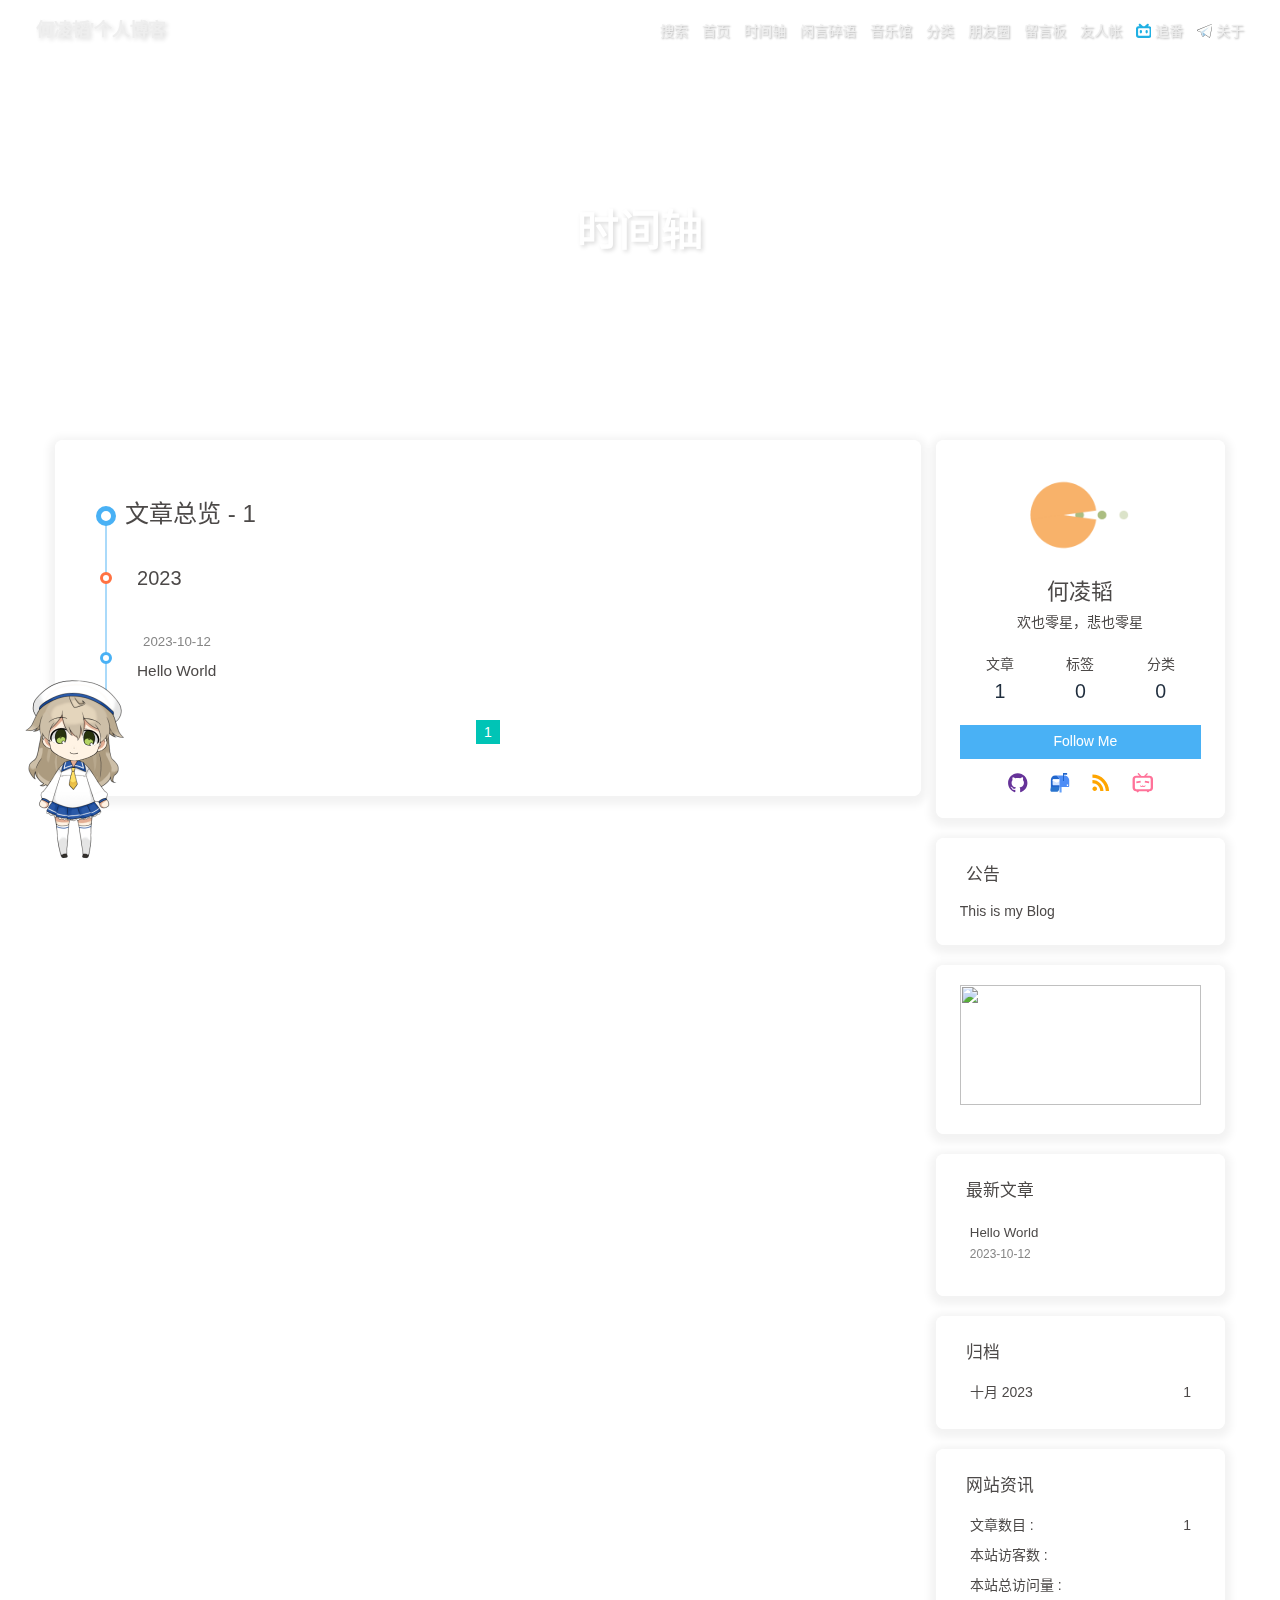
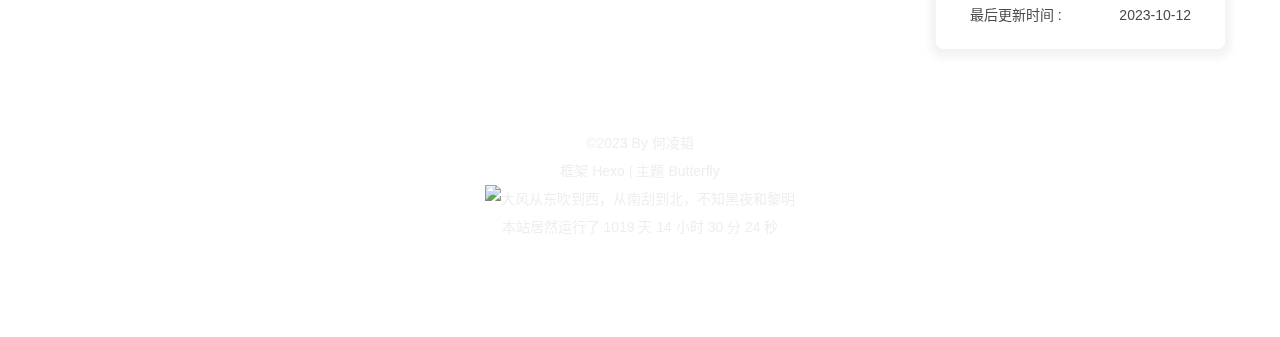
==== commit 3e68701d: "关闭评论，等迁移后再使用 Updated By Github Actions" ====
--- a/archives/index.html
+++ b/archives/index.html
@@ -37,7 +37,7 @@
     rightside: false,
   },
   autoDarkmode: false
-}</script><script id="config-diff">var GLOBAL_CONFIG_SITE={title:"时间轴",isPost:!1,isHome:!1,isHighlightShrink:!1,isToc:!1,postUpdate:"2023-10-12 05:39:03"}</script><script>(win=>{
+}</script><script id="config-diff">var GLOBAL_CONFIG_SITE={title:"时间轴",isPost:!1,isHome:!1,isHighlightShrink:!1,isToc:!1,postUpdate:"2023-10-12 05:45:13"}</script><script>(win=>{
       win.saveToLocal = {
         set: (key, value, ttl) => {
           if (ttl === 0) return
@@ -133,7 +133,7 @@
         }
       }
       detectApple()
-    })(window)</script><link rel="stylesheet" href="/css/custom.css" media="defer" onload='this.media="all"'><link rel="stylesheet" href="https://cdn.cbd.int/hexo-butterfly-clock-anzhiyu@1.1.6/lib/clock.min.css"><link rel="stylesheet" href="https://npm.elemecdn.com/anzhiyu-blog@2.0.4/css/runtime/runtime.min.css" media="print" onload='this.media="all"'><link rel="stylesheet" href="https://cdn.cbd.int/hexo-butterfly-swiper-anzhiyu@1.0.4/lib/swiper.min.css" media="print" onload='this.media="all"'><link rel="stylesheet" href="https://cdn.cbd.int/hexo-butterfly-swiper-anzhiyu@1.0.4/lib/swiperstyle.css" media="print" onload='this.media="all"'><link rel="stylesheet" href="https://cdn.cbd.int/hexo-butterfly-tag-plugins-plus@latest/lib/assets/font-awesome-animation.min.css" media="defer" onload='this.media="all"'><link rel="stylesheet" href="https://cdn.cbd.int/hexo-butterfly-tag-plugins-plus@latest/lib/tag_plugins.css" media="defer" onload='this.media="all"'><script src="https://cdn.cbd.int/hexo-butterfly-tag-plugins-plus@latest/lib/assets/carousel-touch.js"></script><link rel="stylesheet" href="https://cdn.cbd.int/hexo-butterfly-wowjs/lib/animate.min.css" media="print" onload='this.media="screen"'><link rel="stylesheet" href="https://cdn.cbd.int/hexo-filter-gitcalendar/lib/gitcalendar.css" media="print" onload='this.media="all"'><meta name="generator" content="Hexo 6.3.0"><link rel="alternate" href="/atom.xml" title="何凌韬'个人博客" type="application/atom+xml"></head><body><div id="web_bg"></div><div id="sidebar"><div id="menu-mask"></div><div id="sidebar-menus"><div class="avatar-img is-center"><img src="https://i.loli.net/2021/02/24/5O1day2nriDzjSu.png" onerror='onerror=null,src="/img/friend_404.gif"' alt="avatar"></div><div class="sidebar-site-data site-data is-center"><a href="/archives/"><div class="headline">文章</div><div class="length-num">1</div></a><a href="/tags/"><div class="headline">标签</div><div class="length-num">0</div></a><a href="/categories/"><div class="headline">分类</div><div class="length-num">0</div></a></div><hr class="custom-hr"><div class="menus_items"><div class="menus_item"><a class="site-page faa-parent animated-hover" href="/"><i class="fa-fw fas fa-home faa-tada"></i> <span>首页</span></a></div><div class="menus_item"><a class="site-page faa-parent animated-hover" href="/archives/"><i class="fa-fw fas fa-archive faa-tada"></i> <span>时间轴</span></a></div><div class="menus_item"><a class="site-page faa-parent animated-hover" href="/artitalk/"><i class="fa-fw fas fa-comment-dots faa-tada"></i> <span>闲言碎语</span></a></div><div class="menus_item"><a class="site-page faa-parent animated-hover" href="/music/"><i class="fa-fw fas fa-music faa-tada"></i> <span>音乐馆</span></a></div><div class="menus_item"><a class="site-page faa-parent animated-hover" href="/categories/"><i class="fa-fw fas fa-folder-open faa-tada"></i> <span>分类</span></a></div><div class="menus_item"><a class="site-page faa-parent animated-hover" href="/fcircle/"><i class="fa-fw fab fa-artstation faa-tada"></i> <span>朋友圈</span></a></div><div class="menus_item"><a class="site-page faa-parent animated-hover" href="/comments/"><i class="fa-fw fas fa-envelope faa-tada"></i> <span>留言板</span></a></div><div class="menus_item"><a class="site-page faa-parent animated-hover" href="/link/"><i class="fa-fw fas fa-link faa-tada"></i> <span>友人帐</span></a></div><div class="menus_item"><a class="site-page faa-parent animated-hover" href="/bangumis/"><svg class="icon faa-tada" aria-hidden="true"><use xlink:href="#icon-bilibili1"></use></svg> <span>追番</span></a></div><div class="menus_item"><a class="site-page faa-parent animated-hover" href="/about/"><svg class="icon faa-tada" aria-hidden="true"><use xlink:href="#icon-zhifeiji"></use></svg> <span>关于</span></a></div></div></div></div><div class="page" id="body-wrap"><header class="not-home-page" id="page-header"><nav id="nav"><span id="blog-info"><a href="/" title="何凌韬'个人博客"><span class="site-name">何凌韬'个人博客</span></a></span><div id="menus"><div id="search-button"><a class="site-page social-icon search" href="javascript:void(0);"><i class="fas fa-search fa-fw"></i> <span>搜索</span></a></div><div class="menus_items"><div class="menus_item"><a class="site-page faa-parent animated-hover" href="/"><i class="fa-fw fas fa-home faa-tada"></i> <span>首页</span></a></div><div class="menus_item"><a class="site-page faa-parent animated-hover" href="/archives/"><i class="fa-fw fas fa-archive faa-tada"></i> <span>时间轴</span></a></div><div class="menus_item"><a class="site-page faa-parent animated-hover" href="/artitalk/"><i class="fa-fw fas fa-comment-dots faa-tada"></i> <span>闲言碎语</span></a></div><div class="menus_item"><a class="site-page faa-parent animated-hover" href="/music/"><i class="fa-fw fas fa-music faa-tada"></i> <span>音乐馆</span></a></div><div class="menus_item"><a class="site-page faa-parent animated-hover" href="/categories/"><i class="fa-fw fas fa-folder-open faa-tada"></i> <span>分类</span></a></div><div class="menus_item"><a class="site-page faa-parent animated-hover" href="/fcircle/"><i class="fa-fw fab fa-artstation faa-tada"></i> <span>朋友圈</span></a></div><div class="menus_item"><a class="site-page faa-parent animated-hover" href="/comments/"><i class="fa-fw fas fa-envelope faa-tada"></i> <span>留言板</span></a></div><div class="menus_item"><a class="site-page faa-parent animated-hover" href="/link/"><i class="fa-fw fas fa-link faa-tada"></i> <span>友人帐</span></a></div><div class="menus_item"><a class="site-page faa-parent animated-hover" href="/bangumis/"><svg class="icon faa-tada" aria-hidden="true"><use xlink:href="#icon-bilibili1"></use></svg> <span>追番</span></a></div><div class="menus_item"><a class="site-page faa-parent animated-hover" href="/about/"><svg class="icon faa-tada" aria-hidden="true"><use xlink:href="#icon-zhifeiji"></use></svg> <span>关于</span></a></div></div><div id="toggle-menu"><a class="site-page" href="javascript:void(0);"><i class="fas fa-bars fa-fw"></i></a></div></div></nav><div id="page-site-info"><h1 id="site-title">时间轴</h1></div></header><main class="layout" id="content-inner"><div id="archive"><div class="article-sort-title">文章总览 - 1</div><div class="article-sort"><div class="article-sort-item year">2023</div><div class="article-sort-item no-article-cover"><div class="article-sort-item-info"><div class="article-sort-item-time"><i class="far fa-calendar-alt"></i><time class="post-meta-date-created" datetime="2023-10-12T05:38:31.465Z" title="发表于 2023-10-12 05:38:31">2023-10-12</time></div><a class="article-sort-item-title" href="/posts/4a17b156.html" title="Hello World">Hello World</a></div></div></div><nav id="pagination"><div class="pagination"><span class="page-number current">1</span></div></nav></div><div class="aside-content" id="aside-content"><div class="card-widget card-info"><div class="is-center"><div class="avatar-img"><img src="https://i.loli.net/2021/02/24/5O1day2nriDzjSu.png" onerror='this.onerror=null,this.src="/img/friend_404.gif"' alt="avatar"></div><div class="author-info__name">何凌韬</div><div class="author-info__description">欢也零星，悲也零星</div></div><div class="card-info-data site-data is-center"><a href="/archives/"><div class="headline">文章</div><div class="length-num">1</div></a><a href="/tags/"><div class="headline">标签</div><div class="length-num">0</div></a><a href="/categories/"><div class="headline">分类</div><div class="length-num">0</div></a></div><a id="card-info-btn" target="_blank" rel="noopener" href="https://github.com/fengqianxu"><i class="fab fa-github"></i><span>Follow Me</span></a><div class="card-info-social-icons is-center"><a class="social-icon faa-parent animated-hover" href="https://github.com/fengqianxu" target="_blank" title="Github"><svg class="icon faa-tada" aria-hidden="true"><use xlink:href="#icon-gitHub"></use></svg></a><a class="social-icon faa-parent animated-hover" href="mailto:coderhelt@outlook.com" target="_blank" title="Email"><svg class="icon faa-tada" aria-hidden="true"><use xlink:href="#icon-youxiang"></use></svg></a><a class="social-icon faa-parent animated-hover" href="/atom.xml" target="_blank" title="RSS"><svg class="icon faa-tada" aria-hidden="true"><use xlink:href="#icon-rss"></use></svg></a><a class="social-icon faa-parent animated-hover" href="https://space.bilibili.com/33953367" target="_blank" title="BiliBili"><svg class="icon faa-tada" aria-hidden="true"><use xlink:href="#icon-bilibili"></use></svg></a></div></div><div class="card-widget card-announcement"><div class="item-headline"><i class="fas fa-bullhorn fa-shake"></i><span>公告</span></div><div class="announcement_content">This is my Blog</div></div><div class="sticky_layout"><div class="card-widget card-recent-post"><div class="item-headline"><i class="fas fa-history"></i><span>最新文章</span></div><div class="aside-list"><div class="aside-list-item no-cover"><div class="content"><a class="title" href="/posts/4a17b156.html" title="Hello World">Hello World</a><time datetime="2023-10-12T05:38:31.465Z" title="发表于 2023-10-12 05:38:31">2023-10-12</time></div></div></div></div><div class="card-widget card-archives"><div class="item-headline"><i class="fas fa-archive"></i><span>归档</span></div><ul class="card-archive-list"><li class="card-archive-list-item"><a class="card-archive-list-link" href="/archives/2023/10/"><span class="card-archive-list-date">十月 2023</span><span class="card-archive-list-count">1</span></a></li></ul></div><div class="card-widget card-webinfo"><div class="item-headline"><i class="fas fa-chart-line"></i><span>网站资讯</span></div><div class="webinfo"><div class="webinfo-item"><div class="item-name">文章数目 :</div><div class="item-count">1</div></div><div class="webinfo-item"><div class="item-name">本站访客数 :</div><div class="item-count" id="busuanzi_value_site_uv"><i class="fa-solid fa-spinner fa-spin"></i></div></div><div class="webinfo-item"><div class="item-name">本站总访问量 :</div><div class="item-count" id="busuanzi_value_site_pv"><i class="fa-solid fa-spinner fa-spin"></i></div></div><div class="webinfo-item"><div class="item-name">最后更新时间 :</div><div class="item-count" id="last-push-date" data-lastpushdate="2023-10-12T05:39:03.339Z"><i class="fa-solid fa-spinner fa-spin"></i></div></div></div></div></div></div></main><footer id="footer"><div id="footer-wrap"><div class="copyright">&copy;2023 By 何凌韬</div><div class="framework-info"><span>框架</span> <a target="_blank" rel="noopener" href="https://hexo.io">Hexo</a><span class="footer-separator">|</span><span>主题</span> <a target="_blank" rel="noopener" href="https://github.com/jerryc127/hexo-theme-butterfly">Butterfly</a></div></div></footer></div><div id="rightside"><div id="rightside-config-hide"><button id="darkmode" type="button" title="浅色和深色模式转换"><i class="fas fa-adjust"></i></button><button id="hide-aside-btn" type="button" title="单栏和双栏切换"><i class="fas fa-arrows-alt-h"></i></button></div><div id="rightside-config-show"><button id="rightside-config" type="button" title="设置"><i class="fas fa-cog fa-spin"></i></button><button id="go-up" type="button" title="回到顶部"><span class="scroll-percent"></span><i class="fas fa-arrow-up"></i></button></div></div><div><script src="/js/utils.js"></script><script src="/js/main.js"></script><script src="https://cdn.jsdelivr.net/npm/@fancyapps/ui/dist/fancybox/fancybox.umd.min.js"></script><div class="js-pjax"></div><div class="aplayer no-destroy" data-id="690394176" data-server="netease" data-type="playlist" data-order="list" data-fixed="true" data-preload="auto" data-autoplay="false" data-mutex="true"></div><link rel="stylesheet" href="https://cdn.jsdelivr.net/npm/aplayer/dist/APlayer.min.css" media="print" onload='this.media="all"'><script src="https://cdn.jsdelivr.net/npm/aplayer/dist/APlayer.min.js"></script><script src="https://cdn.jsdelivr.net/npm/butterfly-extsrc/metingjs/dist/Meting.min.js"></script><script src="https://cdn.jsdelivr.net/npm/pjax/pjax.min.js"></script><script>let pjaxSelectors = ["head > title","#config-diff","#body-wrap","#rightside-config-hide","#rightside-config-show",".js-pjax"]
+    })(window)</script><link rel="stylesheet" href="/css/custom.css" media="defer" onload='this.media="all"'><link rel="stylesheet" href="https://cdn.cbd.int/hexo-butterfly-clock-anzhiyu@1.1.6/lib/clock.min.css"><link rel="stylesheet" href="https://npm.elemecdn.com/anzhiyu-blog@2.0.4/css/runtime/runtime.min.css" media="print" onload='this.media="all"'><link rel="stylesheet" href="https://cdn.cbd.int/hexo-butterfly-swiper-anzhiyu@1.0.4/lib/swiper.min.css" media="print" onload='this.media="all"'><link rel="stylesheet" href="https://cdn.cbd.int/hexo-butterfly-swiper-anzhiyu@1.0.4/lib/swiperstyle.css" media="print" onload='this.media="all"'><link rel="stylesheet" href="https://cdn.cbd.int/hexo-butterfly-tag-plugins-plus@latest/lib/assets/font-awesome-animation.min.css" media="defer" onload='this.media="all"'><link rel="stylesheet" href="https://cdn.cbd.int/hexo-butterfly-tag-plugins-plus@latest/lib/tag_plugins.css" media="defer" onload='this.media="all"'><script src="https://cdn.cbd.int/hexo-butterfly-tag-plugins-plus@latest/lib/assets/carousel-touch.js"></script><link rel="stylesheet" href="https://cdn.cbd.int/hexo-butterfly-wowjs/lib/animate.min.css" media="print" onload='this.media="screen"'><link rel="stylesheet" href="https://cdn.cbd.int/hexo-filter-gitcalendar/lib/gitcalendar.css" media="print" onload='this.media="all"'><meta name="generator" content="Hexo 6.3.0"><link rel="alternate" href="/atom.xml" title="何凌韬'个人博客" type="application/atom+xml"></head><body><div id="web_bg"></div><div id="sidebar"><div id="menu-mask"></div><div id="sidebar-menus"><div class="avatar-img is-center"><img src="https://i.loli.net/2021/02/24/5O1day2nriDzjSu.png" onerror='onerror=null,src="/img/friend_404.gif"' alt="avatar"></div><div class="sidebar-site-data site-data is-center"><a href="/archives/"><div class="headline">文章</div><div class="length-num">1</div></a><a href="/tags/"><div class="headline">标签</div><div class="length-num">0</div></a><a href="/categories/"><div class="headline">分类</div><div class="length-num">0</div></a></div><hr class="custom-hr"><div class="menus_items"><div class="menus_item"><a class="site-page faa-parent animated-hover" href="/"><i class="fa-fw fas fa-home faa-tada"></i> <span>首页</span></a></div><div class="menus_item"><a class="site-page faa-parent animated-hover" href="/archives/"><i class="fa-fw fas fa-archive faa-tada"></i> <span>时间轴</span></a></div><div class="menus_item"><a class="site-page faa-parent animated-hover" href="/artitalk/"><i class="fa-fw fas fa-comment-dots faa-tada"></i> <span>闲言碎语</span></a></div><div class="menus_item"><a class="site-page faa-parent animated-hover" href="/music/"><i class="fa-fw fas fa-music faa-tada"></i> <span>音乐馆</span></a></div><div class="menus_item"><a class="site-page faa-parent animated-hover" href="/categories/"><i class="fa-fw fas fa-folder-open faa-tada"></i> <span>分类</span></a></div><div class="menus_item"><a class="site-page faa-parent animated-hover" href="/fcircle/"><i class="fa-fw fab fa-artstation faa-tada"></i> <span>朋友圈</span></a></div><div class="menus_item"><a class="site-page faa-parent animated-hover" href="/comments/"><i class="fa-fw fas fa-envelope faa-tada"></i> <span>留言板</span></a></div><div class="menus_item"><a class="site-page faa-parent animated-hover" href="/link/"><i class="fa-fw fas fa-link faa-tada"></i> <span>友人帐</span></a></div><div class="menus_item"><a class="site-page faa-parent animated-hover" href="/bangumis/"><svg class="icon faa-tada" aria-hidden="true"><use xlink:href="#icon-bilibili1"></use></svg> <span>追番</span></a></div><div class="menus_item"><a class="site-page faa-parent animated-hover" href="/about/"><svg class="icon faa-tada" aria-hidden="true"><use xlink:href="#icon-zhifeiji"></use></svg> <span>关于</span></a></div></div></div></div><div class="page" id="body-wrap"><header class="not-home-page" id="page-header"><nav id="nav"><span id="blog-info"><a href="/" title="何凌韬'个人博客"><span class="site-name">何凌韬'个人博客</span></a></span><div id="menus"><div id="search-button"><a class="site-page social-icon search" href="javascript:void(0);"><i class="fas fa-search fa-fw"></i> <span>搜索</span></a></div><div class="menus_items"><div class="menus_item"><a class="site-page faa-parent animated-hover" href="/"><i class="fa-fw fas fa-home faa-tada"></i> <span>首页</span></a></div><div class="menus_item"><a class="site-page faa-parent animated-hover" href="/archives/"><i class="fa-fw fas fa-archive faa-tada"></i> <span>时间轴</span></a></div><div class="menus_item"><a class="site-page faa-parent animated-hover" href="/artitalk/"><i class="fa-fw fas fa-comment-dots faa-tada"></i> <span>闲言碎语</span></a></div><div class="menus_item"><a class="site-page faa-parent animated-hover" href="/music/"><i class="fa-fw fas fa-music faa-tada"></i> <span>音乐馆</span></a></div><div class="menus_item"><a class="site-page faa-parent animated-hover" href="/categories/"><i class="fa-fw fas fa-folder-open faa-tada"></i> <span>分类</span></a></div><div class="menus_item"><a class="site-page faa-parent animated-hover" href="/fcircle/"><i class="fa-fw fab fa-artstation faa-tada"></i> <span>朋友圈</span></a></div><div class="menus_item"><a class="site-page faa-parent animated-hover" href="/comments/"><i class="fa-fw fas fa-envelope faa-tada"></i> <span>留言板</span></a></div><div class="menus_item"><a class="site-page faa-parent animated-hover" href="/link/"><i class="fa-fw fas fa-link faa-tada"></i> <span>友人帐</span></a></div><div class="menus_item"><a class="site-page faa-parent animated-hover" href="/bangumis/"><svg class="icon faa-tada" aria-hidden="true"><use xlink:href="#icon-bilibili1"></use></svg> <span>追番</span></a></div><div class="menus_item"><a class="site-page faa-parent animated-hover" href="/about/"><svg class="icon faa-tada" aria-hidden="true"><use xlink:href="#icon-zhifeiji"></use></svg> <span>关于</span></a></div></div><div id="toggle-menu"><a class="site-page" href="javascript:void(0);"><i class="fas fa-bars fa-fw"></i></a></div></div></nav><div id="page-site-info"><h1 id="site-title">时间轴</h1></div></header><main class="layout" id="content-inner"><div id="archive"><div class="article-sort-title">文章总览 - 1</div><div class="article-sort"><div class="article-sort-item year">2023</div><div class="article-sort-item no-article-cover"><div class="article-sort-item-info"><div class="article-sort-item-time"><i class="far fa-calendar-alt"></i><time class="post-meta-date-created" datetime="2023-10-12T05:44:54.841Z" title="发表于 2023-10-12 05:44:54">2023-10-12</time></div><a class="article-sort-item-title" href="/posts/4a17b156.html" title="Hello World">Hello World</a></div></div></div><nav id="pagination"><div class="pagination"><span class="page-number current">1</span></div></nav></div><div class="aside-content" id="aside-content"><div class="card-widget card-info"><div class="is-center"><div class="avatar-img"><img src="https://i.loli.net/2021/02/24/5O1day2nriDzjSu.png" onerror='this.onerror=null,this.src="/img/friend_404.gif"' alt="avatar"></div><div class="author-info__name">何凌韬</div><div class="author-info__description">欢也零星，悲也零星</div></div><div class="card-info-data site-data is-center"><a href="/archives/"><div class="headline">文章</div><div class="length-num">1</div></a><a href="/tags/"><div class="headline">标签</div><div class="length-num">0</div></a><a href="/categories/"><div class="headline">分类</div><div class="length-num">0</div></a></div><a id="card-info-btn" target="_blank" rel="noopener" href="https://github.com/fengqianxu"><i class="fab fa-github"></i><span>Follow Me</span></a><div class="card-info-social-icons is-center"><a class="social-icon faa-parent animated-hover" href="https://github.com/fengqianxu" target="_blank" title="Github"><svg class="icon faa-tada" aria-hidden="true"><use xlink:href="#icon-gitHub"></use></svg></a><a class="social-icon faa-parent animated-hover" href="mailto:coderhelt@outlook.com" target="_blank" title="Email"><svg class="icon faa-tada" aria-hidden="true"><use xlink:href="#icon-youxiang"></use></svg></a><a class="social-icon faa-parent animated-hover" href="/atom.xml" target="_blank" title="RSS"><svg class="icon faa-tada" aria-hidden="true"><use xlink:href="#icon-rss"></use></svg></a><a class="social-icon faa-parent animated-hover" href="https://space.bilibili.com/33953367" target="_blank" title="BiliBili"><svg class="icon faa-tada" aria-hidden="true"><use xlink:href="#icon-bilibili"></use></svg></a></div></div><div class="card-widget card-announcement"><div class="item-headline"><i class="fas fa-bullhorn fa-shake"></i><span>公告</span></div><div class="announcement_content">This is my Blog</div></div><div class="sticky_layout"><div class="card-widget card-recent-post"><div class="item-headline"><i class="fas fa-history"></i><span>最新文章</span></div><div class="aside-list"><div class="aside-list-item no-cover"><div class="content"><a class="title" href="/posts/4a17b156.html" title="Hello World">Hello World</a><time datetime="2023-10-12T05:44:54.841Z" title="发表于 2023-10-12 05:44:54">2023-10-12</time></div></div></div></div><div class="card-widget card-archives"><div class="item-headline"><i class="fas fa-archive"></i><span>归档</span></div><ul class="card-archive-list"><li class="card-archive-list-item"><a class="card-archive-list-link" href="/archives/2023/10/"><span class="card-archive-list-date">十月 2023</span><span class="card-archive-list-count">1</span></a></li></ul></div><div class="card-widget card-webinfo"><div class="item-headline"><i class="fas fa-chart-line"></i><span>网站资讯</span></div><div class="webinfo"><div class="webinfo-item"><div class="item-name">文章数目 :</div><div class="item-count">1</div></div><div class="webinfo-item"><div class="item-name">本站访客数 :</div><div class="item-count" id="busuanzi_value_site_uv"><i class="fa-solid fa-spinner fa-spin"></i></div></div><div class="webinfo-item"><div class="item-name">本站总访问量 :</div><div class="item-count" id="busuanzi_value_site_pv"><i class="fa-solid fa-spinner fa-spin"></i></div></div><div class="webinfo-item"><div class="item-name">最后更新时间 :</div><div class="item-count" id="last-push-date" data-lastpushdate="2023-10-12T05:45:13.277Z"><i class="fa-solid fa-spinner fa-spin"></i></div></div></div></div></div></div></main><footer id="footer"><div id="footer-wrap"><div class="copyright">&copy;2023 By 何凌韬</div><div class="framework-info"><span>框架</span> <a target="_blank" rel="noopener" href="https://hexo.io">Hexo</a><span class="footer-separator">|</span><span>主题</span> <a target="_blank" rel="noopener" href="https://github.com/jerryc127/hexo-theme-butterfly">Butterfly</a></div></div></footer></div><div id="rightside"><div id="rightside-config-hide"><button id="darkmode" type="button" title="浅色和深色模式转换"><i class="fas fa-adjust"></i></button><button id="hide-aside-btn" type="button" title="单栏和双栏切换"><i class="fas fa-arrows-alt-h"></i></button></div><div id="rightside-config-show"><button id="rightside-config" type="button" title="设置"><i class="fas fa-cog fa-spin"></i></button><button id="go-up" type="button" title="回到顶部"><span class="scroll-percent"></span><i class="fas fa-arrow-up"></i></button></div></div><div><script src="/js/utils.js"></script><script src="/js/main.js"></script><script src="https://cdn.jsdelivr.net/npm/@fancyapps/ui/dist/fancybox/fancybox.umd.min.js"></script><div class="js-pjax"></div><div class="aplayer no-destroy" data-id="690394176" data-server="netease" data-type="playlist" data-order="list" data-fixed="true" data-preload="auto" data-autoplay="false" data-mutex="true"></div><link rel="stylesheet" href="https://cdn.jsdelivr.net/npm/aplayer/dist/APlayer.min.css" media="print" onload='this.media="all"'><script src="https://cdn.jsdelivr.net/npm/aplayer/dist/APlayer.min.js"></script><script src="https://cdn.jsdelivr.net/npm/butterfly-extsrc/metingjs/dist/Meting.min.js"></script><script src="https://cdn.jsdelivr.net/npm/pjax/pjax.min.js"></script><script>let pjaxSelectors = ["head > title","#config-diff","#body-wrap","#rightside-config-hide","#rightside-config-show",".js-pjax"]
 
 var pjax = new Pjax({
   elements: 'a:not([target="_blank"])',
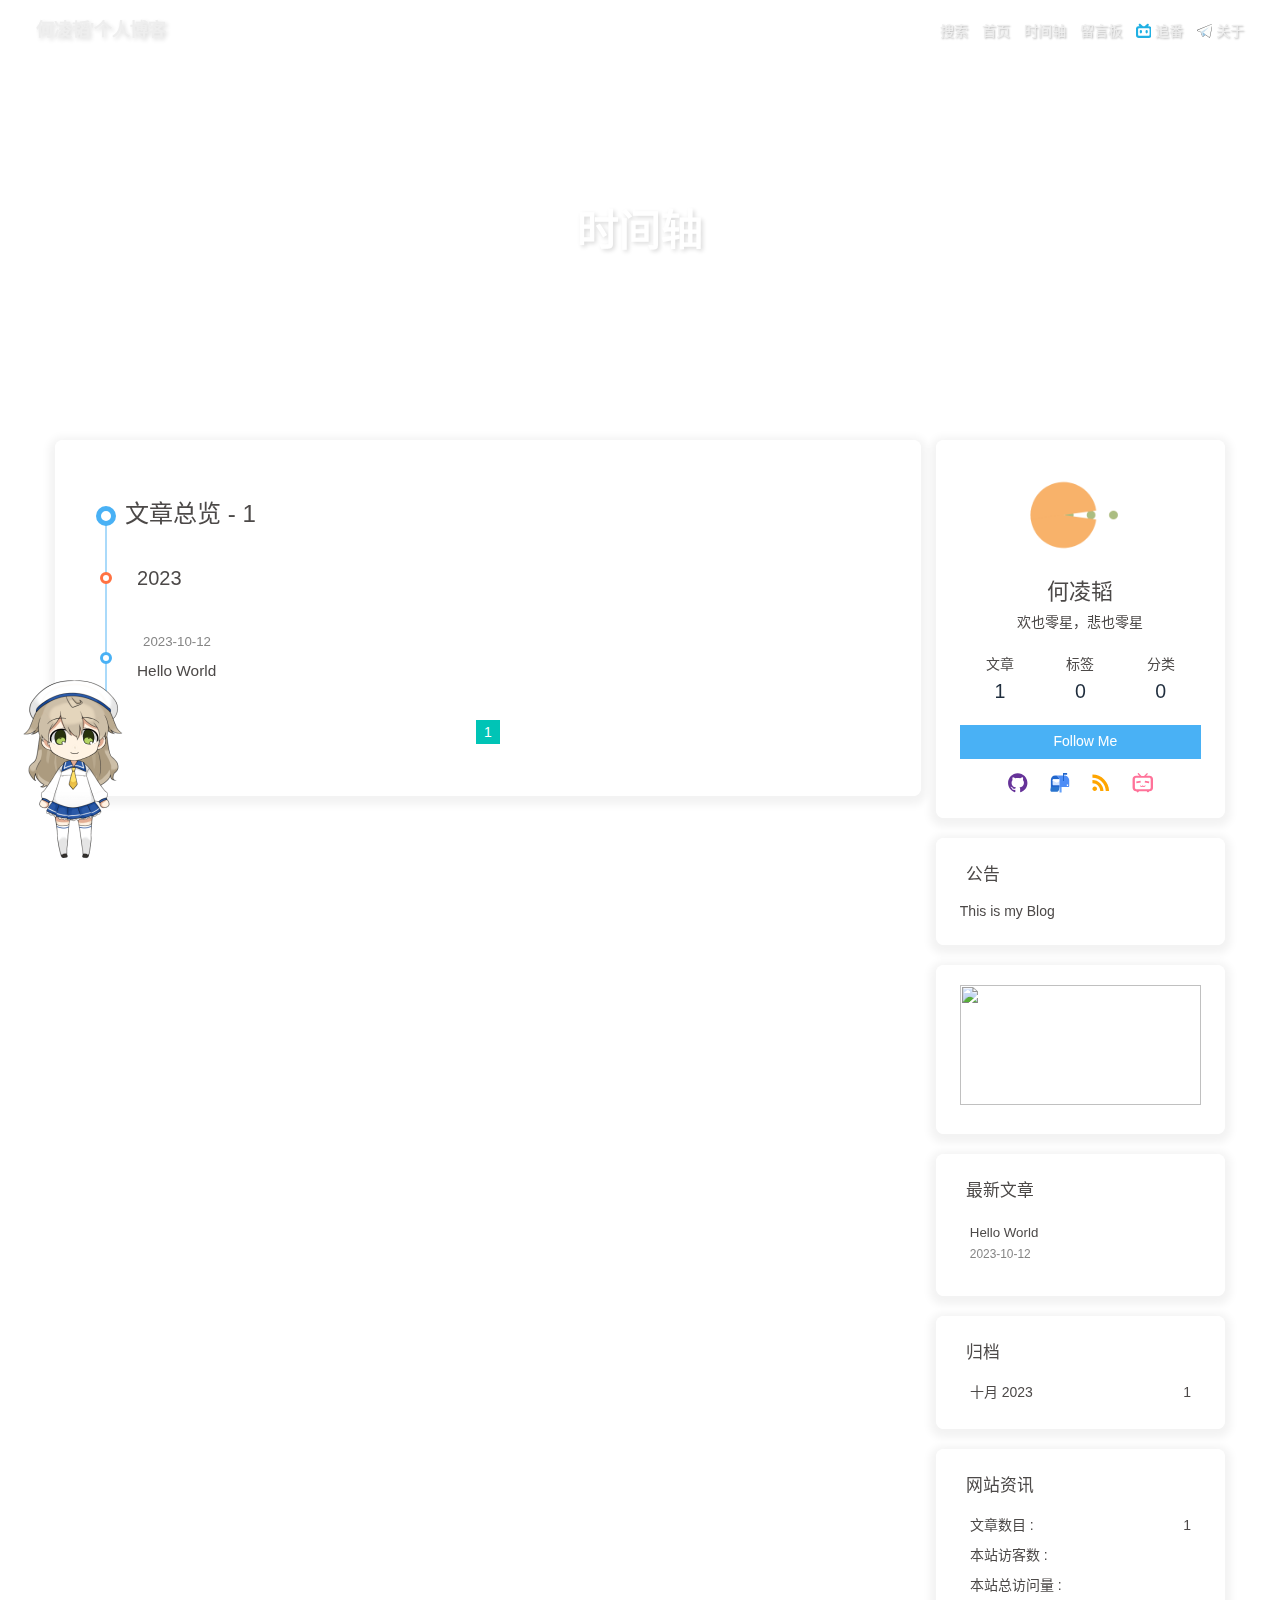
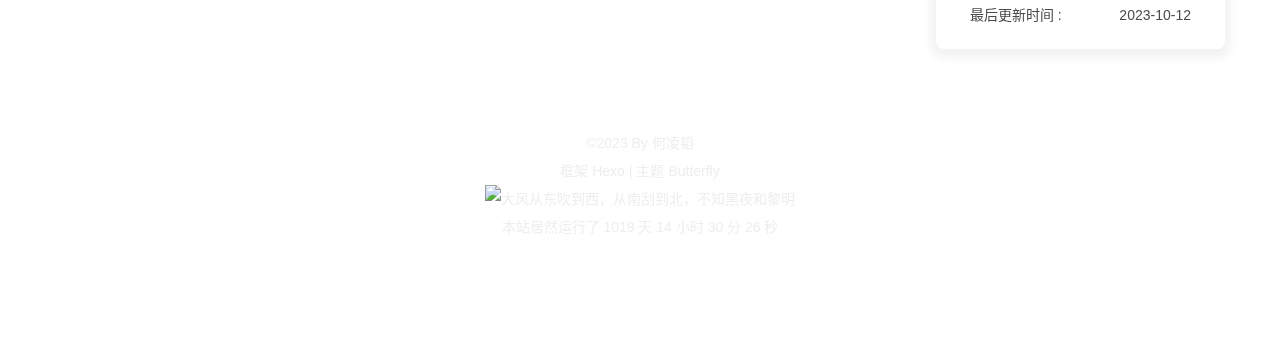
==== commit cf39955c: "关闭一些没做好的功能 Updated By Github Actions" ====
--- a/archives/index.html
+++ b/archives/index.html
@@ -37,7 +37,7 @@
     rightside: false,
   },
   autoDarkmode: false
-}</script><script id="config-diff">var GLOBAL_CONFIG_SITE={title:"时间轴",isPost:!1,isHome:!1,isHighlightShrink:!1,isToc:!1,postUpdate:"2023-10-12 05:45:13"}</script><script>(win=>{
+}</script><script id="config-diff">var GLOBAL_CONFIG_SITE={title:"时间轴",isPost:!1,isHome:!1,isHighlightShrink:!1,isToc:!1,postUpdate:"2023-10-12 09:16:57"}</script><script>(win=>{
       win.saveToLocal = {
         set: (key, value, ttl) => {
           if (ttl === 0) return
@@ -133,7 +133,7 @@
         }
       }
       detectApple()
-    })(window)</script><link rel="stylesheet" href="/css/custom.css" media="defer" onload='this.media="all"'><link rel="stylesheet" href="https://cdn.cbd.int/hexo-butterfly-clock-anzhiyu@1.1.6/lib/clock.min.css"><link rel="stylesheet" href="https://npm.elemecdn.com/anzhiyu-blog@2.0.4/css/runtime/runtime.min.css" media="print" onload='this.media="all"'><link rel="stylesheet" href="https://cdn.cbd.int/hexo-butterfly-swiper-anzhiyu@1.0.4/lib/swiper.min.css" media="print" onload='this.media="all"'><link rel="stylesheet" href="https://cdn.cbd.int/hexo-butterfly-swiper-anzhiyu@1.0.4/lib/swiperstyle.css" media="print" onload='this.media="all"'><link rel="stylesheet" href="https://cdn.cbd.int/hexo-butterfly-tag-plugins-plus@latest/lib/assets/font-awesome-animation.min.css" media="defer" onload='this.media="all"'><link rel="stylesheet" href="https://cdn.cbd.int/hexo-butterfly-tag-plugins-plus@latest/lib/tag_plugins.css" media="defer" onload='this.media="all"'><script src="https://cdn.cbd.int/hexo-butterfly-tag-plugins-plus@latest/lib/assets/carousel-touch.js"></script><link rel="stylesheet" href="https://cdn.cbd.int/hexo-butterfly-wowjs/lib/animate.min.css" media="print" onload='this.media="screen"'><link rel="stylesheet" href="https://cdn.cbd.int/hexo-filter-gitcalendar/lib/gitcalendar.css" media="print" onload='this.media="all"'><meta name="generator" content="Hexo 6.3.0"><link rel="alternate" href="/atom.xml" title="何凌韬'个人博客" type="application/atom+xml"></head><body><div id="web_bg"></div><div id="sidebar"><div id="menu-mask"></div><div id="sidebar-menus"><div class="avatar-img is-center"><img src="https://i.loli.net/2021/02/24/5O1day2nriDzjSu.png" onerror='onerror=null,src="/img/friend_404.gif"' alt="avatar"></div><div class="sidebar-site-data site-data is-center"><a href="/archives/"><div class="headline">文章</div><div class="length-num">1</div></a><a href="/tags/"><div class="headline">标签</div><div class="length-num">0</div></a><a href="/categories/"><div class="headline">分类</div><div class="length-num">0</div></a></div><hr class="custom-hr"><div class="menus_items"><div class="menus_item"><a class="site-page faa-parent animated-hover" href="/"><i class="fa-fw fas fa-home faa-tada"></i> <span>首页</span></a></div><div class="menus_item"><a class="site-page faa-parent animated-hover" href="/archives/"><i class="fa-fw fas fa-archive faa-tada"></i> <span>时间轴</span></a></div><div class="menus_item"><a class="site-page faa-parent animated-hover" href="/artitalk/"><i class="fa-fw fas fa-comment-dots faa-tada"></i> <span>闲言碎语</span></a></div><div class="menus_item"><a class="site-page faa-parent animated-hover" href="/music/"><i class="fa-fw fas fa-music faa-tada"></i> <span>音乐馆</span></a></div><div class="menus_item"><a class="site-page faa-parent animated-hover" href="/categories/"><i class="fa-fw fas fa-folder-open faa-tada"></i> <span>分类</span></a></div><div class="menus_item"><a class="site-page faa-parent animated-hover" href="/fcircle/"><i class="fa-fw fab fa-artstation faa-tada"></i> <span>朋友圈</span></a></div><div class="menus_item"><a class="site-page faa-parent animated-hover" href="/comments/"><i class="fa-fw fas fa-envelope faa-tada"></i> <span>留言板</span></a></div><div class="menus_item"><a class="site-page faa-parent animated-hover" href="/link/"><i class="fa-fw fas fa-link faa-tada"></i> <span>友人帐</span></a></div><div class="menus_item"><a class="site-page faa-parent animated-hover" href="/bangumis/"><svg class="icon faa-tada" aria-hidden="true"><use xlink:href="#icon-bilibili1"></use></svg> <span>追番</span></a></div><div class="menus_item"><a class="site-page faa-parent animated-hover" href="/about/"><svg class="icon faa-tada" aria-hidden="true"><use xlink:href="#icon-zhifeiji"></use></svg> <span>关于</span></a></div></div></div></div><div class="page" id="body-wrap"><header class="not-home-page" id="page-header"><nav id="nav"><span id="blog-info"><a href="/" title="何凌韬'个人博客"><span class="site-name">何凌韬'个人博客</span></a></span><div id="menus"><div id="search-button"><a class="site-page social-icon search" href="javascript:void(0);"><i class="fas fa-search fa-fw"></i> <span>搜索</span></a></div><div class="menus_items"><div class="menus_item"><a class="site-page faa-parent animated-hover" href="/"><i class="fa-fw fas fa-home faa-tada"></i> <span>首页</span></a></div><div class="menus_item"><a class="site-page faa-parent animated-hover" href="/archives/"><i class="fa-fw fas fa-archive faa-tada"></i> <span>时间轴</span></a></div><div class="menus_item"><a class="site-page faa-parent animated-hover" href="/artitalk/"><i class="fa-fw fas fa-comment-dots faa-tada"></i> <span>闲言碎语</span></a></div><div class="menus_item"><a class="site-page faa-parent animated-hover" href="/music/"><i class="fa-fw fas fa-music faa-tada"></i> <span>音乐馆</span></a></div><div class="menus_item"><a class="site-page faa-parent animated-hover" href="/categories/"><i class="fa-fw fas fa-folder-open faa-tada"></i> <span>分类</span></a></div><div class="menus_item"><a class="site-page faa-parent animated-hover" href="/fcircle/"><i class="fa-fw fab fa-artstation faa-tada"></i> <span>朋友圈</span></a></div><div class="menus_item"><a class="site-page faa-parent animated-hover" href="/comments/"><i class="fa-fw fas fa-envelope faa-tada"></i> <span>留言板</span></a></div><div class="menus_item"><a class="site-page faa-parent animated-hover" href="/link/"><i class="fa-fw fas fa-link faa-tada"></i> <span>友人帐</span></a></div><div class="menus_item"><a class="site-page faa-parent animated-hover" href="/bangumis/"><svg class="icon faa-tada" aria-hidden="true"><use xlink:href="#icon-bilibili1"></use></svg> <span>追番</span></a></div><div class="menus_item"><a class="site-page faa-parent animated-hover" href="/about/"><svg class="icon faa-tada" aria-hidden="true"><use xlink:href="#icon-zhifeiji"></use></svg> <span>关于</span></a></div></div><div id="toggle-menu"><a class="site-page" href="javascript:void(0);"><i class="fas fa-bars fa-fw"></i></a></div></div></nav><div id="page-site-info"><h1 id="site-title">时间轴</h1></div></header><main class="layout" id="content-inner"><div id="archive"><div class="article-sort-title">文章总览 - 1</div><div class="article-sort"><div class="article-sort-item year">2023</div><div class="article-sort-item no-article-cover"><div class="article-sort-item-info"><div class="article-sort-item-time"><i class="far fa-calendar-alt"></i><time class="post-meta-date-created" datetime="2023-10-12T05:44:54.841Z" title="发表于 2023-10-12 05:44:54">2023-10-12</time></div><a class="article-sort-item-title" href="/posts/4a17b156.html" title="Hello World">Hello World</a></div></div></div><nav id="pagination"><div class="pagination"><span class="page-number current">1</span></div></nav></div><div class="aside-content" id="aside-content"><div class="card-widget card-info"><div class="is-center"><div class="avatar-img"><img src="https://i.loli.net/2021/02/24/5O1day2nriDzjSu.png" onerror='this.onerror=null,this.src="/img/friend_404.gif"' alt="avatar"></div><div class="author-info__name">何凌韬</div><div class="author-info__description">欢也零星，悲也零星</div></div><div class="card-info-data site-data is-center"><a href="/archives/"><div class="headline">文章</div><div class="length-num">1</div></a><a href="/tags/"><div class="headline">标签</div><div class="length-num">0</div></a><a href="/categories/"><div class="headline">分类</div><div class="length-num">0</div></a></div><a id="card-info-btn" target="_blank" rel="noopener" href="https://github.com/fengqianxu"><i class="fab fa-github"></i><span>Follow Me</span></a><div class="card-info-social-icons is-center"><a class="social-icon faa-parent animated-hover" href="https://github.com/fengqianxu" target="_blank" title="Github"><svg class="icon faa-tada" aria-hidden="true"><use xlink:href="#icon-gitHub"></use></svg></a><a class="social-icon faa-parent animated-hover" href="mailto:coderhelt@outlook.com" target="_blank" title="Email"><svg class="icon faa-tada" aria-hidden="true"><use xlink:href="#icon-youxiang"></use></svg></a><a class="social-icon faa-parent animated-hover" href="/atom.xml" target="_blank" title="RSS"><svg class="icon faa-tada" aria-hidden="true"><use xlink:href="#icon-rss"></use></svg></a><a class="social-icon faa-parent animated-hover" href="https://space.bilibili.com/33953367" target="_blank" title="BiliBili"><svg class="icon faa-tada" aria-hidden="true"><use xlink:href="#icon-bilibili"></use></svg></a></div></div><div class="card-widget card-announcement"><div class="item-headline"><i class="fas fa-bullhorn fa-shake"></i><span>公告</span></div><div class="announcement_content">This is my Blog</div></div><div class="sticky_layout"><div class="card-widget card-recent-post"><div class="item-headline"><i class="fas fa-history"></i><span>最新文章</span></div><div class="aside-list"><div class="aside-list-item no-cover"><div class="content"><a class="title" href="/posts/4a17b156.html" title="Hello World">Hello World</a><time datetime="2023-10-12T05:44:54.841Z" title="发表于 2023-10-12 05:44:54">2023-10-12</time></div></div></div></div><div class="card-widget card-archives"><div class="item-headline"><i class="fas fa-archive"></i><span>归档</span></div><ul class="card-archive-list"><li class="card-archive-list-item"><a class="card-archive-list-link" href="/archives/2023/10/"><span class="card-archive-list-date">十月 2023</span><span class="card-archive-list-count">1</span></a></li></ul></div><div class="card-widget card-webinfo"><div class="item-headline"><i class="fas fa-chart-line"></i><span>网站资讯</span></div><div class="webinfo"><div class="webinfo-item"><div class="item-name">文章数目 :</div><div class="item-count">1</div></div><div class="webinfo-item"><div class="item-name">本站访客数 :</div><div class="item-count" id="busuanzi_value_site_uv"><i class="fa-solid fa-spinner fa-spin"></i></div></div><div class="webinfo-item"><div class="item-name">本站总访问量 :</div><div class="item-count" id="busuanzi_value_site_pv"><i class="fa-solid fa-spinner fa-spin"></i></div></div><div class="webinfo-item"><div class="item-name">最后更新时间 :</div><div class="item-count" id="last-push-date" data-lastpushdate="2023-10-12T05:45:13.277Z"><i class="fa-solid fa-spinner fa-spin"></i></div></div></div></div></div></div></main><footer id="footer"><div id="footer-wrap"><div class="copyright">&copy;2023 By 何凌韬</div><div class="framework-info"><span>框架</span> <a target="_blank" rel="noopener" href="https://hexo.io">Hexo</a><span class="footer-separator">|</span><span>主题</span> <a target="_blank" rel="noopener" href="https://github.com/jerryc127/hexo-theme-butterfly">Butterfly</a></div></div></footer></div><div id="rightside"><div id="rightside-config-hide"><button id="darkmode" type="button" title="浅色和深色模式转换"><i class="fas fa-adjust"></i></button><button id="hide-aside-btn" type="button" title="单栏和双栏切换"><i class="fas fa-arrows-alt-h"></i></button></div><div id="rightside-config-show"><button id="rightside-config" type="button" title="设置"><i class="fas fa-cog fa-spin"></i></button><button id="go-up" type="button" title="回到顶部"><span class="scroll-percent"></span><i class="fas fa-arrow-up"></i></button></div></div><div><script src="/js/utils.js"></script><script src="/js/main.js"></script><script src="https://cdn.jsdelivr.net/npm/@fancyapps/ui/dist/fancybox/fancybox.umd.min.js"></script><div class="js-pjax"></div><div class="aplayer no-destroy" data-id="690394176" data-server="netease" data-type="playlist" data-order="list" data-fixed="true" data-preload="auto" data-autoplay="false" data-mutex="true"></div><link rel="stylesheet" href="https://cdn.jsdelivr.net/npm/aplayer/dist/APlayer.min.css" media="print" onload='this.media="all"'><script src="https://cdn.jsdelivr.net/npm/aplayer/dist/APlayer.min.js"></script><script src="https://cdn.jsdelivr.net/npm/butterfly-extsrc/metingjs/dist/Meting.min.js"></script><script src="https://cdn.jsdelivr.net/npm/pjax/pjax.min.js"></script><script>let pjaxSelectors = ["head > title","#config-diff","#body-wrap","#rightside-config-hide","#rightside-config-show",".js-pjax"]
+    })(window)</script><link rel="stylesheet" href="/css/custom.css" media="defer" onload='this.media="all"'><link rel="stylesheet" href="https://cdn.cbd.int/hexo-butterfly-clock-anzhiyu@1.1.6/lib/clock.min.css"><link rel="stylesheet" href="https://npm.elemecdn.com/anzhiyu-blog@2.0.4/css/runtime/runtime.min.css" media="print" onload='this.media="all"'><link rel="stylesheet" href="https://cdn.cbd.int/hexo-butterfly-swiper-anzhiyu@1.0.4/lib/swiper.min.css" media="print" onload='this.media="all"'><link rel="stylesheet" href="https://cdn.cbd.int/hexo-butterfly-swiper-anzhiyu@1.0.4/lib/swiperstyle.css" media="print" onload='this.media="all"'><link rel="stylesheet" href="https://cdn.cbd.int/hexo-butterfly-tag-plugins-plus@latest/lib/assets/font-awesome-animation.min.css" media="defer" onload='this.media="all"'><link rel="stylesheet" href="https://cdn.cbd.int/hexo-butterfly-tag-plugins-plus@latest/lib/tag_plugins.css" media="defer" onload='this.media="all"'><script src="https://cdn.cbd.int/hexo-butterfly-tag-plugins-plus@latest/lib/assets/carousel-touch.js"></script><link rel="stylesheet" href="https://cdn.cbd.int/hexo-butterfly-wowjs/lib/animate.min.css" media="print" onload='this.media="screen"'><link rel="stylesheet" href="https://cdn.cbd.int/hexo-filter-gitcalendar/lib/gitcalendar.css" media="print" onload='this.media="all"'><meta name="generator" content="Hexo 6.3.0"><link rel="alternate" href="/atom.xml" title="何凌韬'个人博客" type="application/atom+xml"></head><body><div id="web_bg"></div><div id="sidebar"><div id="menu-mask"></div><div id="sidebar-menus"><div class="avatar-img is-center"><img src="https://i.loli.net/2021/02/24/5O1day2nriDzjSu.png" onerror='onerror=null,src="/img/friend_404.gif"' alt="avatar"></div><div class="sidebar-site-data site-data is-center"><a href="/archives/"><div class="headline">文章</div><div class="length-num">1</div></a><a href="/tags/"><div class="headline">标签</div><div class="length-num">0</div></a><a href="/categories/"><div class="headline">分类</div><div class="length-num">0</div></a></div><hr class="custom-hr"><div class="menus_items"><div class="menus_item"><a class="site-page faa-parent animated-hover" href="/"><i class="fa-fw fas fa-home faa-tada"></i> <span>首页</span></a></div><div class="menus_item"><a class="site-page faa-parent animated-hover" href="/archives/"><i class="fa-fw fas fa-archive faa-tada"></i> <span>时间轴</span></a></div><div class="menus_item"><a class="site-page faa-parent animated-hover" href="/comments/"><i class="fa-fw fas fa-envelope faa-tada"></i> <span>留言板</span></a></div><div class="menus_item"><a class="site-page faa-parent animated-hover" href="/bangumis/"><svg class="icon faa-tada" aria-hidden="true"><use xlink:href="#icon-bilibili1"></use></svg> <span>追番</span></a></div><div class="menus_item"><a class="site-page faa-parent animated-hover" href="/about/"><svg class="icon faa-tada" aria-hidden="true"><use xlink:href="#icon-zhifeiji"></use></svg> <span>关于</span></a></div></div></div></div><div class="page" id="body-wrap"><header class="not-home-page" id="page-header"><nav id="nav"><span id="blog-info"><a href="/" title="何凌韬'个人博客"><span class="site-name">何凌韬'个人博客</span></a></span><div id="menus"><div id="search-button"><a class="site-page social-icon search" href="javascript:void(0);"><i class="fas fa-search fa-fw"></i> <span>搜索</span></a></div><div class="menus_items"><div class="menus_item"><a class="site-page faa-parent animated-hover" href="/"><i class="fa-fw fas fa-home faa-tada"></i> <span>首页</span></a></div><div class="menus_item"><a class="site-page faa-parent animated-hover" href="/archives/"><i class="fa-fw fas fa-archive faa-tada"></i> <span>时间轴</span></a></div><div class="menus_item"><a class="site-page faa-parent animated-hover" href="/comments/"><i class="fa-fw fas fa-envelope faa-tada"></i> <span>留言板</span></a></div><div class="menus_item"><a class="site-page faa-parent animated-hover" href="/bangumis/"><svg class="icon faa-tada" aria-hidden="true"><use xlink:href="#icon-bilibili1"></use></svg> <span>追番</span></a></div><div class="menus_item"><a class="site-page faa-parent animated-hover" href="/about/"><svg class="icon faa-tada" aria-hidden="true"><use xlink:href="#icon-zhifeiji"></use></svg> <span>关于</span></a></div></div><div id="toggle-menu"><a class="site-page" href="javascript:void(0);"><i class="fas fa-bars fa-fw"></i></a></div></div></nav><div id="page-site-info"><h1 id="site-title">时间轴</h1></div></header><main class="layout" id="content-inner"><div id="archive"><div class="article-sort-title">文章总览 - 1</div><div class="article-sort"><div class="article-sort-item year">2023</div><div class="article-sort-item no-article-cover"><div class="article-sort-item-info"><div class="article-sort-item-time"><i class="far fa-calendar-alt"></i><time class="post-meta-date-created" datetime="2023-10-12T09:16:35.293Z" title="发表于 2023-10-12 09:16:35">2023-10-12</time></div><a class="article-sort-item-title" href="/posts/4a17b156.html" title="Hello World">Hello World</a></div></div></div><nav id="pagination"><div class="pagination"><span class="page-number current">1</span></div></nav></div><div class="aside-content" id="aside-content"><div class="card-widget card-info"><div class="is-center"><div class="avatar-img"><img src="https://i.loli.net/2021/02/24/5O1day2nriDzjSu.png" onerror='this.onerror=null,this.src="/img/friend_404.gif"' alt="avatar"></div><div class="author-info__name">何凌韬</div><div class="author-info__description">欢也零星，悲也零星</div></div><div class="card-info-data site-data is-center"><a href="/archives/"><div class="headline">文章</div><div class="length-num">1</div></a><a href="/tags/"><div class="headline">标签</div><div class="length-num">0</div></a><a href="/categories/"><div class="headline">分类</div><div class="length-num">0</div></a></div><a id="card-info-btn" target="_blank" rel="noopener" href="https://github.com/fengqianxu"><i class="fab fa-github"></i><span>Follow Me</span></a><div class="card-info-social-icons is-center"><a class="social-icon faa-parent animated-hover" href="https://github.com/fengqianxu" target="_blank" title="Github"><svg class="icon faa-tada" aria-hidden="true"><use xlink:href="#icon-gitHub"></use></svg></a><a class="social-icon faa-parent animated-hover" href="mailto:coderhelt@outlook.com" target="_blank" title="Email"><svg class="icon faa-tada" aria-hidden="true"><use xlink:href="#icon-youxiang"></use></svg></a><a class="social-icon faa-parent animated-hover" href="/atom.xml" target="_blank" title="RSS"><svg class="icon faa-tada" aria-hidden="true"><use xlink:href="#icon-rss"></use></svg></a><a class="social-icon faa-parent animated-hover" href="https://space.bilibili.com/33953367" target="_blank" title="BiliBili"><svg class="icon faa-tada" aria-hidden="true"><use xlink:href="#icon-bilibili"></use></svg></a></div></div><div class="card-widget card-announcement"><div class="item-headline"><i class="fas fa-bullhorn fa-shake"></i><span>公告</span></div><div class="announcement_content">This is my Blog</div></div><div class="sticky_layout"><div class="card-widget card-recent-post"><div class="item-headline"><i class="fas fa-history"></i><span>最新文章</span></div><div class="aside-list"><div class="aside-list-item no-cover"><div class="content"><a class="title" href="/posts/4a17b156.html" title="Hello World">Hello World</a><time datetime="2023-10-12T09:16:35.293Z" title="发表于 2023-10-12 09:16:35">2023-10-12</time></div></div></div></div><div class="card-widget card-archives"><div class="item-headline"><i class="fas fa-archive"></i><span>归档</span></div><ul class="card-archive-list"><li class="card-archive-list-item"><a class="card-archive-list-link" href="/archives/2023/10/"><span class="card-archive-list-date">十月 2023</span><span class="card-archive-list-count">1</span></a></li></ul></div><div class="card-widget card-webinfo"><div class="item-headline"><i class="fas fa-chart-line"></i><span>网站资讯</span></div><div class="webinfo"><div class="webinfo-item"><div class="item-name">文章数目 :</div><div class="item-count">1</div></div><div class="webinfo-item"><div class="item-name">本站访客数 :</div><div class="item-count" id="busuanzi_value_site_uv"><i class="fa-solid fa-spinner fa-spin"></i></div></div><div class="webinfo-item"><div class="item-name">本站总访问量 :</div><div class="item-count" id="busuanzi_value_site_pv"><i class="fa-solid fa-spinner fa-spin"></i></div></div><div class="webinfo-item"><div class="item-name">最后更新时间 :</div><div class="item-count" id="last-push-date" data-lastpushdate="2023-10-12T09:16:57.891Z"><i class="fa-solid fa-spinner fa-spin"></i></div></div></div></div></div></div></main><footer id="footer"><div id="footer-wrap"><div class="copyright">&copy;2023 By 何凌韬</div><div class="framework-info"><span>框架</span> <a target="_blank" rel="noopener" href="https://hexo.io">Hexo</a><span class="footer-separator">|</span><span>主题</span> <a target="_blank" rel="noopener" href="https://github.com/jerryc127/hexo-theme-butterfly">Butterfly</a></div></div></footer></div><div id="rightside"><div id="rightside-config-hide"><button id="darkmode" type="button" title="浅色和深色模式转换"><i class="fas fa-adjust"></i></button><button id="hide-aside-btn" type="button" title="单栏和双栏切换"><i class="fas fa-arrows-alt-h"></i></button></div><div id="rightside-config-show"><button id="rightside-config" type="button" title="设置"><i class="fas fa-cog fa-spin"></i></button><button id="go-up" type="button" title="回到顶部"><span class="scroll-percent"></span><i class="fas fa-arrow-up"></i></button></div></div><div><script src="/js/utils.js"></script><script src="/js/main.js"></script><script src="https://cdn.jsdelivr.net/npm/@fancyapps/ui/dist/fancybox/fancybox.umd.min.js"></script><div class="js-pjax"></div><div class="aplayer no-destroy" data-id="690394176" data-server="netease" data-type="playlist" data-order="list" data-fixed="true" data-preload="auto" data-autoplay="false" data-mutex="true"></div><link rel="stylesheet" href="https://cdn.jsdelivr.net/npm/aplayer/dist/APlayer.min.css" media="print" onload='this.media="all"'><script src="https://cdn.jsdelivr.net/npm/aplayer/dist/APlayer.min.js"></script><script src="https://cdn.jsdelivr.net/npm/butterfly-extsrc/metingjs/dist/Meting.min.js"></script><script src="https://cdn.jsdelivr.net/npm/pjax/pjax.min.js"></script><script>let pjaxSelectors = ["head > title","#config-diff","#body-wrap","#rightside-config-hide","#rightside-config-show",".js-pjax"]
 
 var pjax = new Pjax({
   elements: 'a:not([target="_blank"])',
